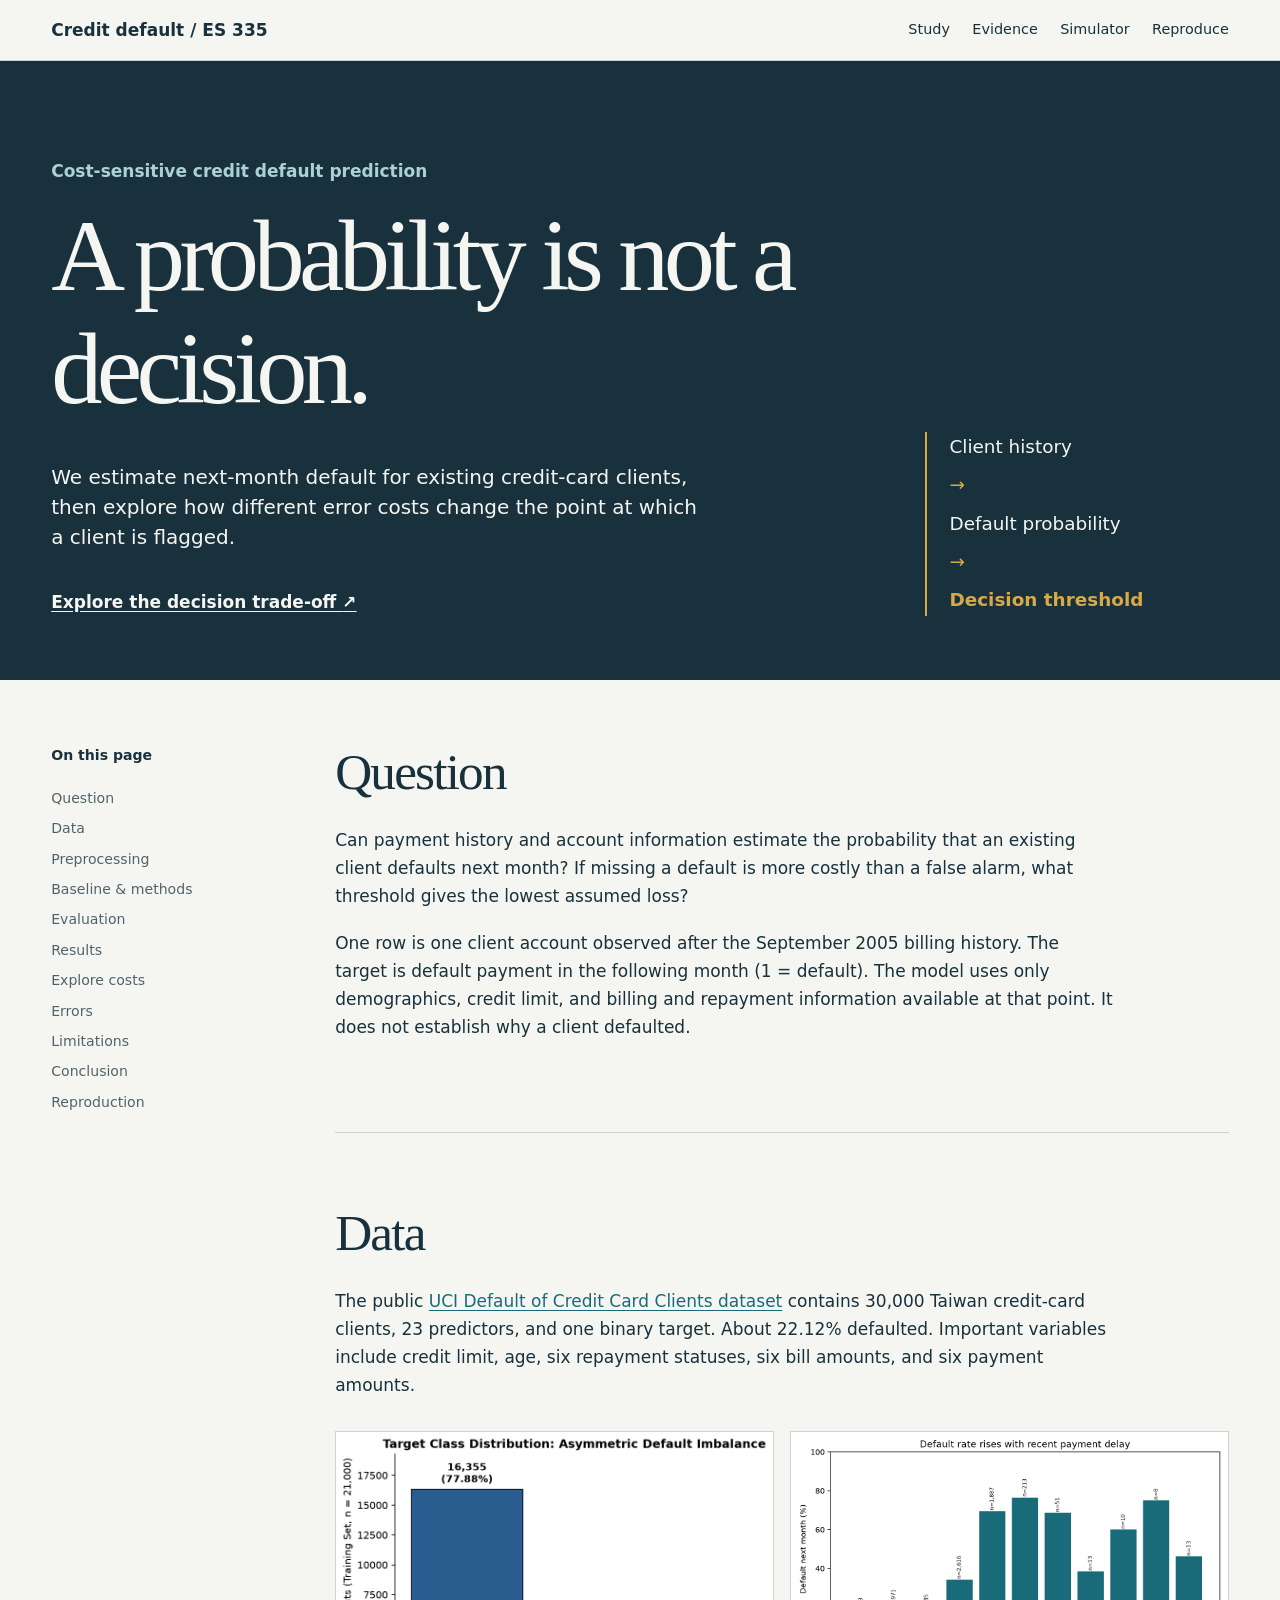
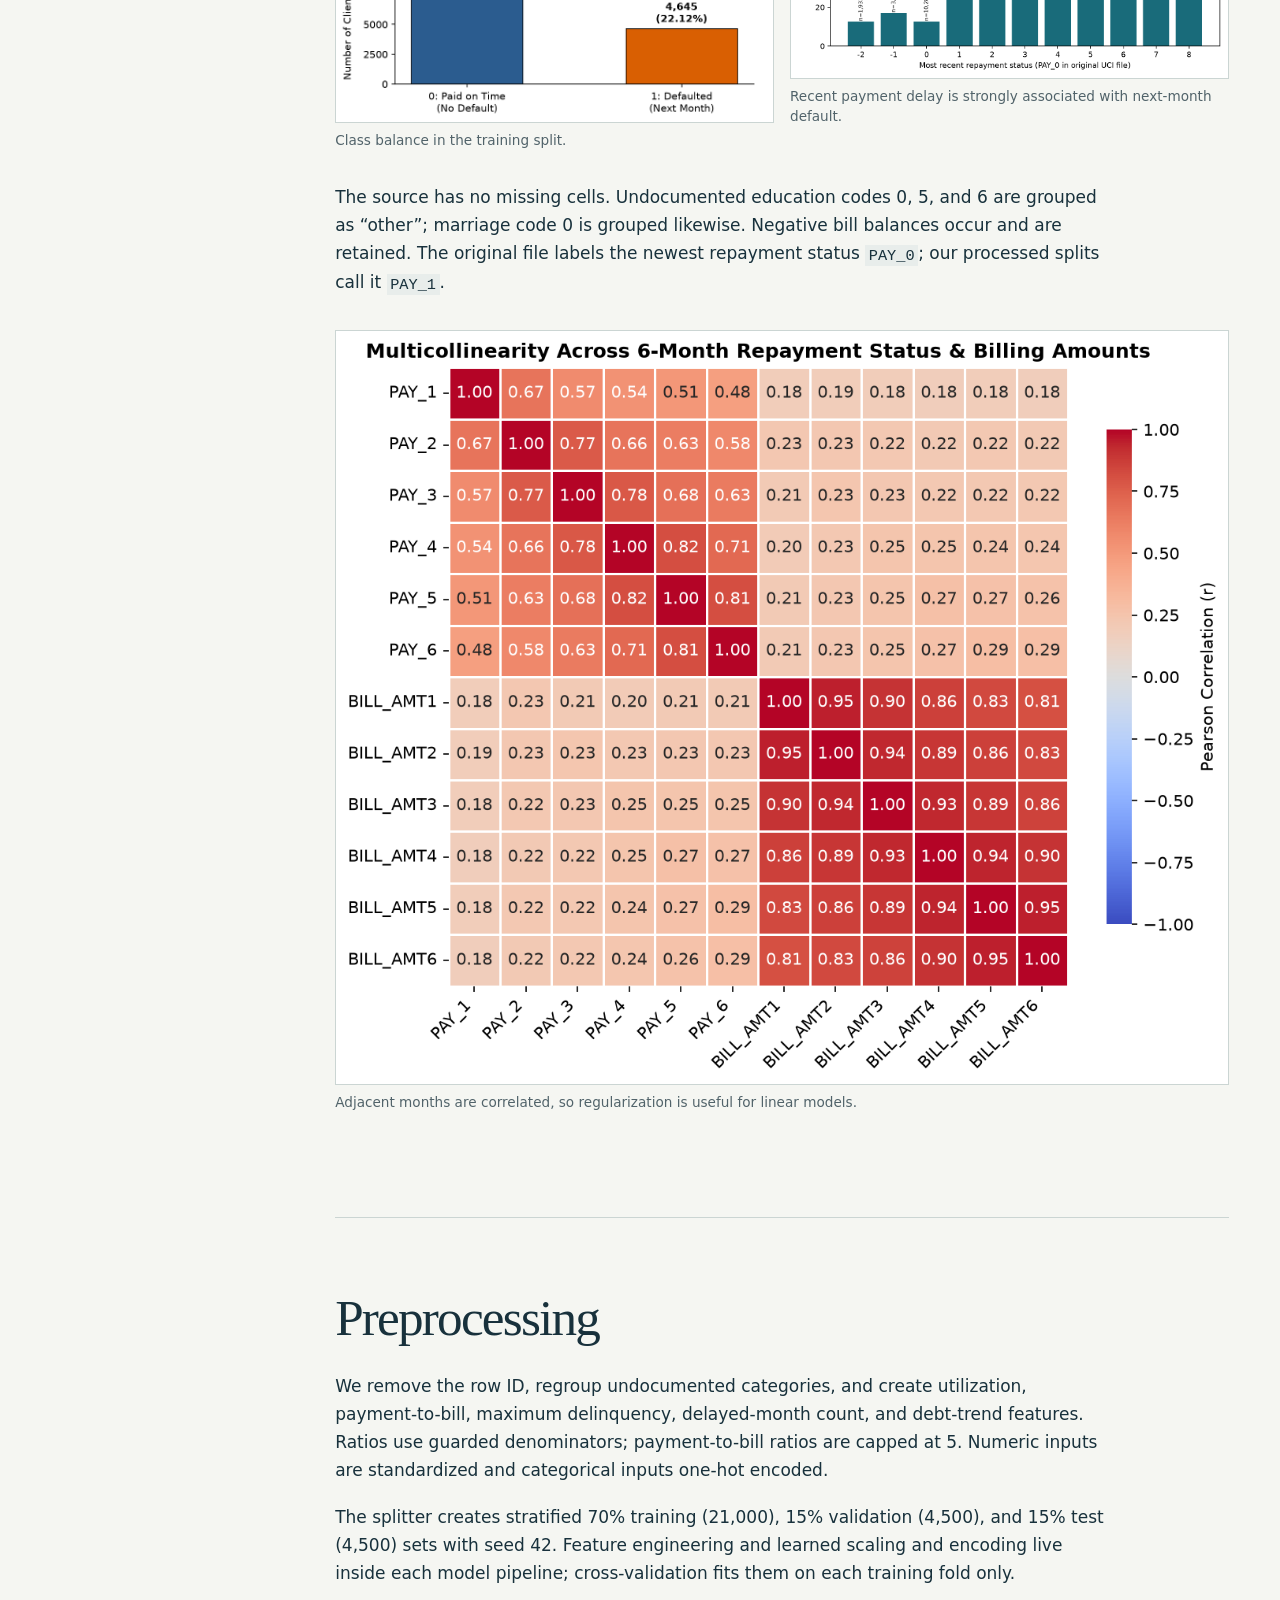
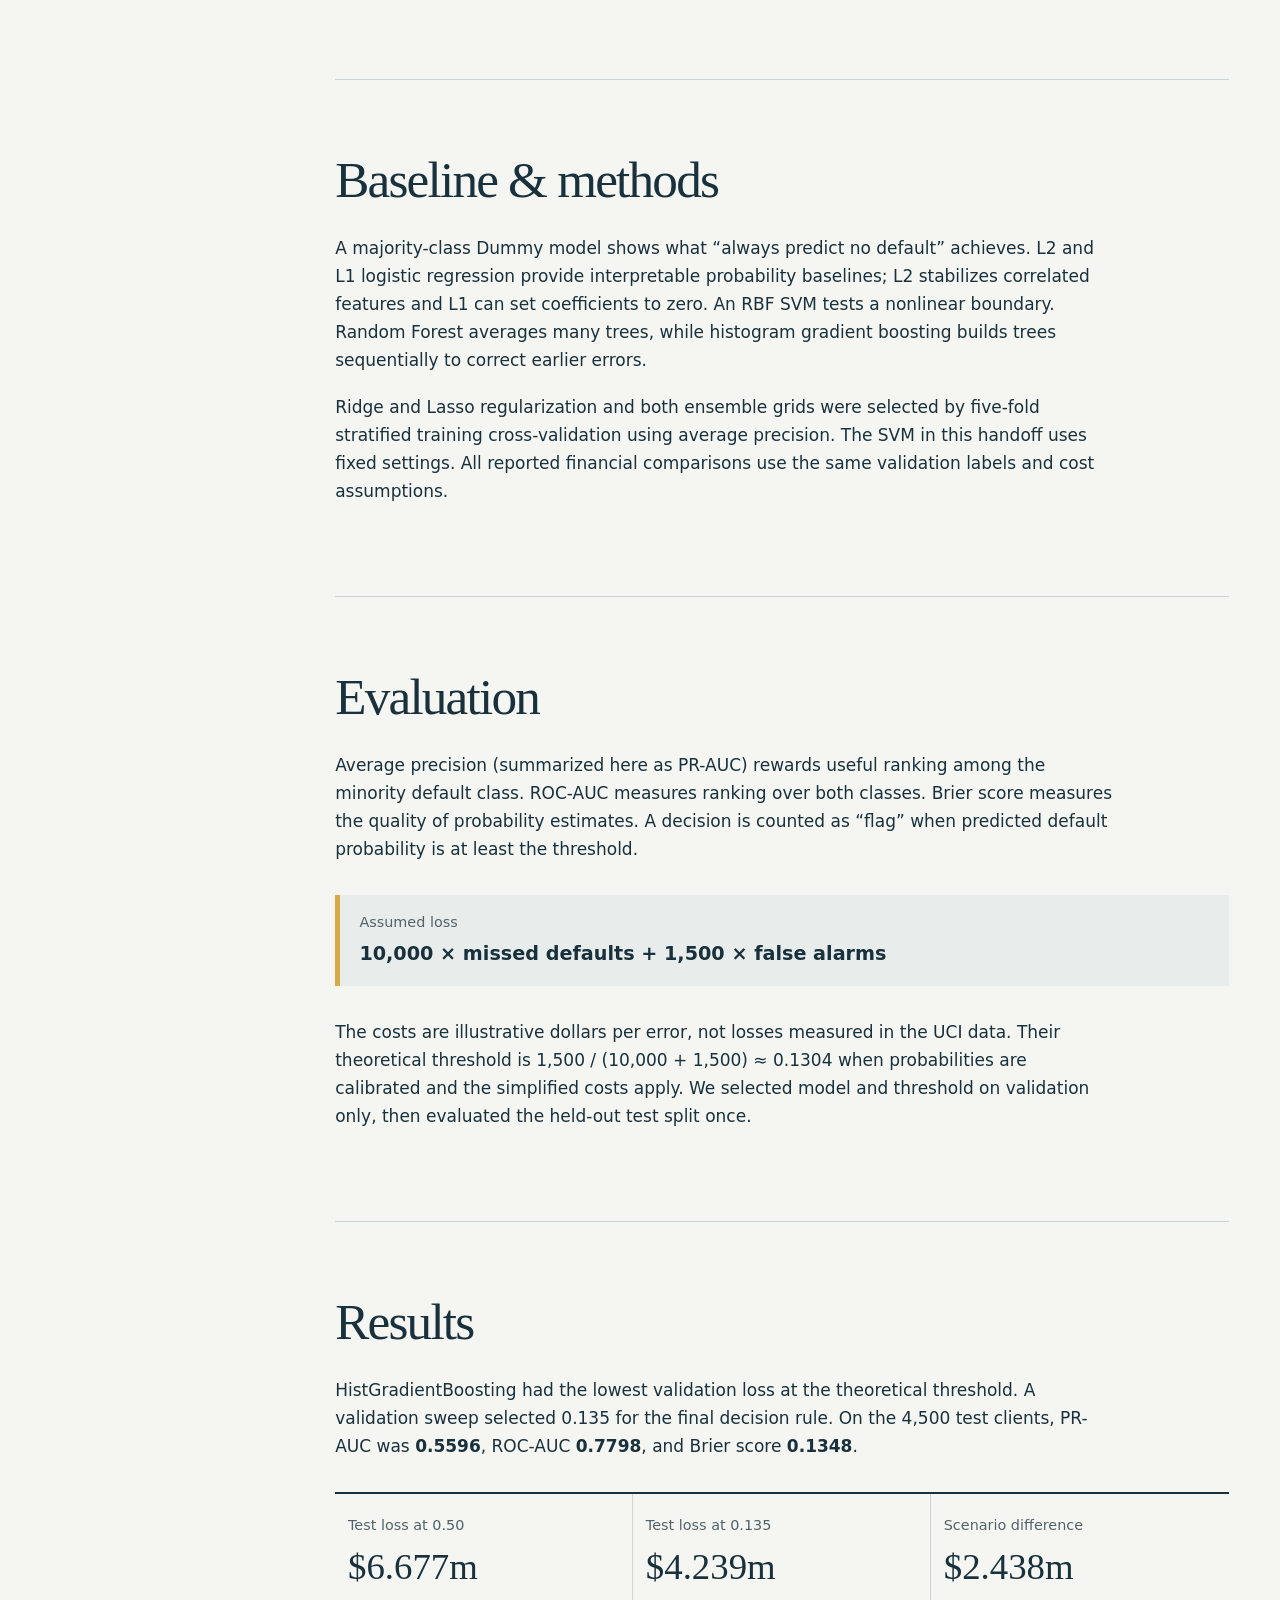
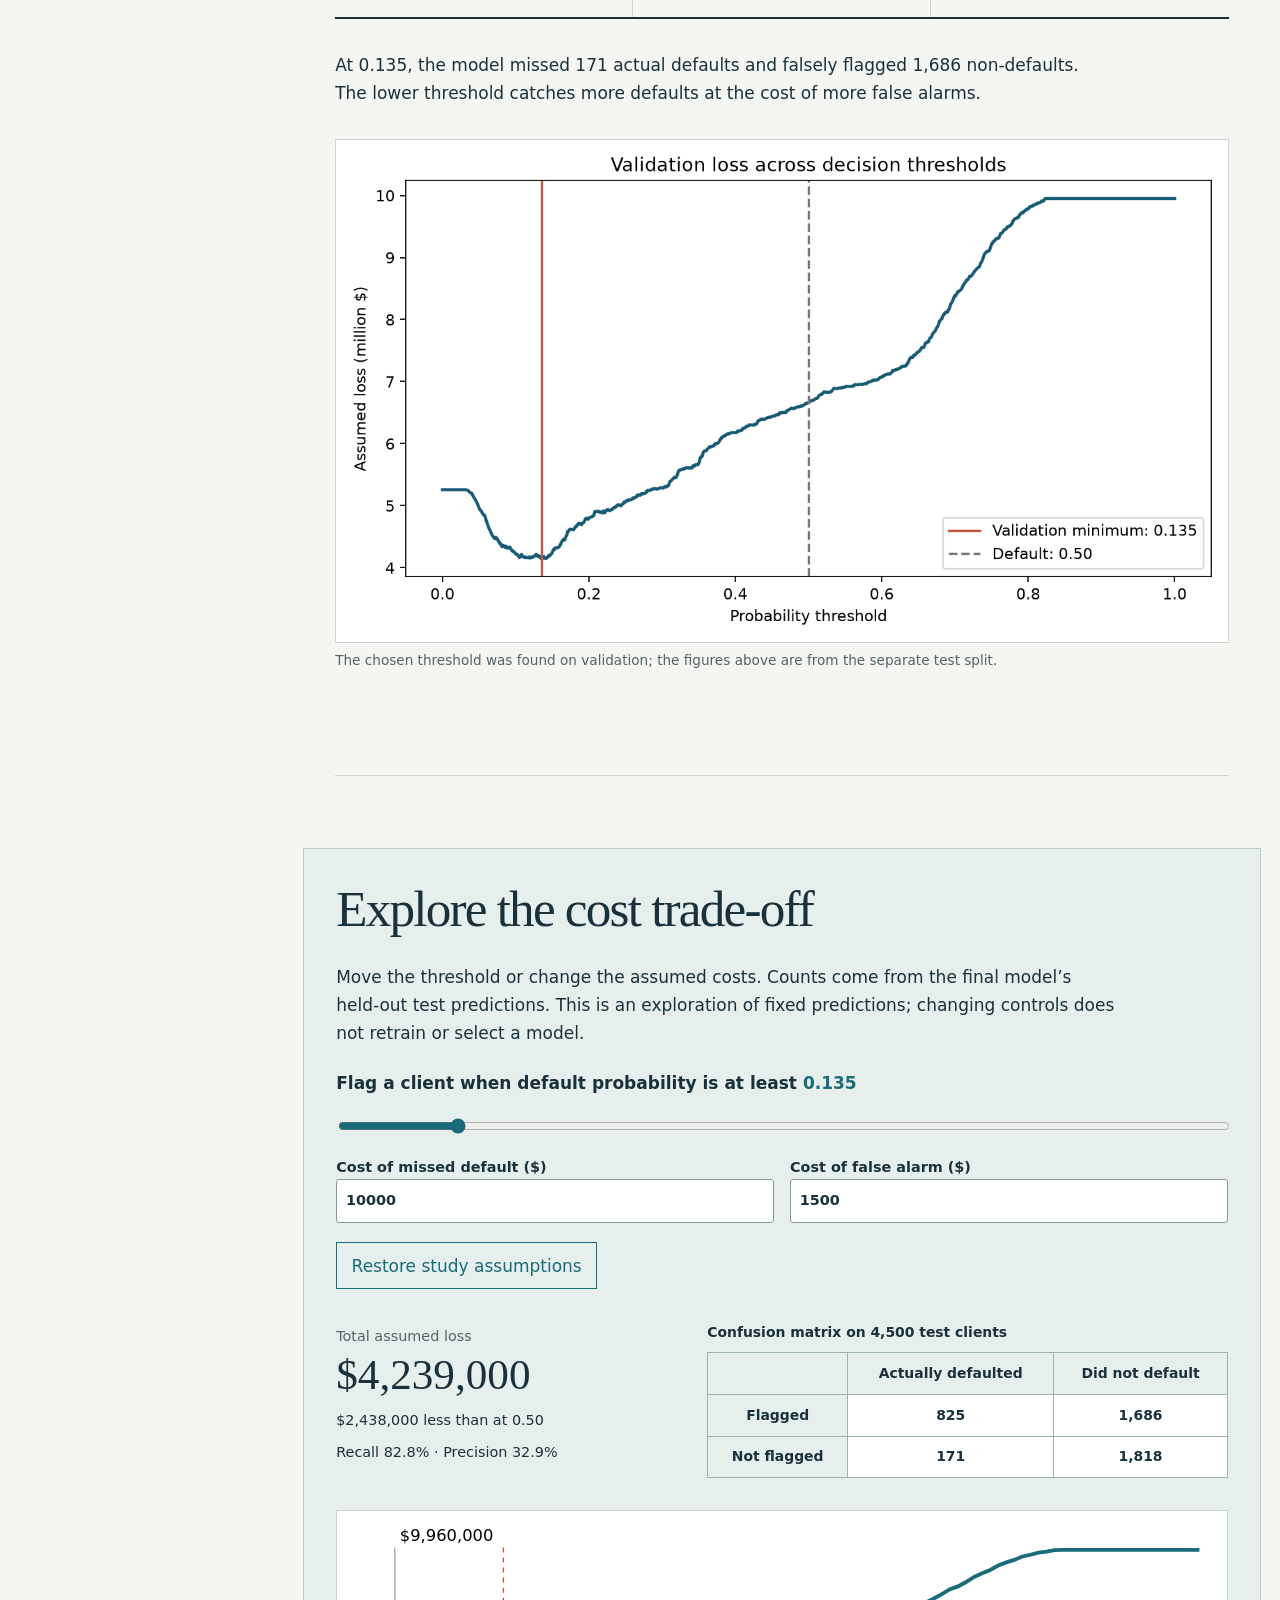
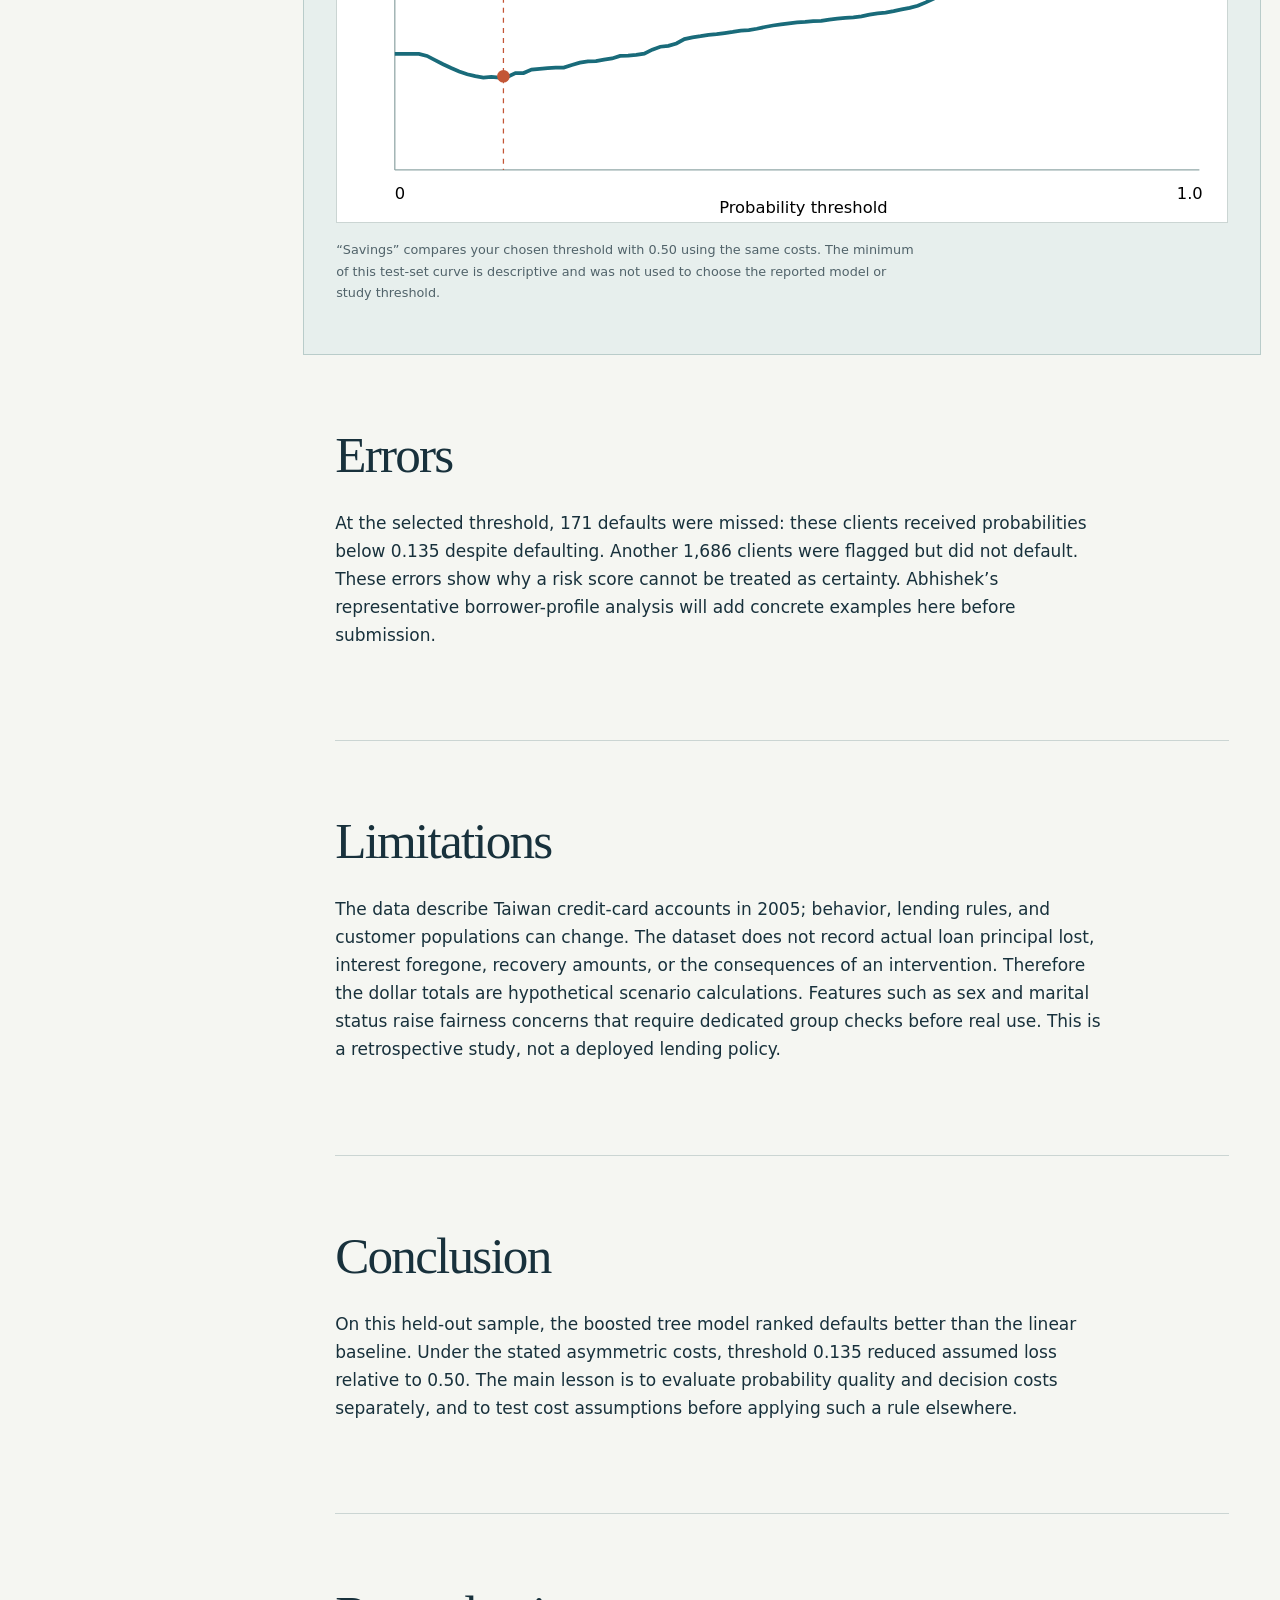
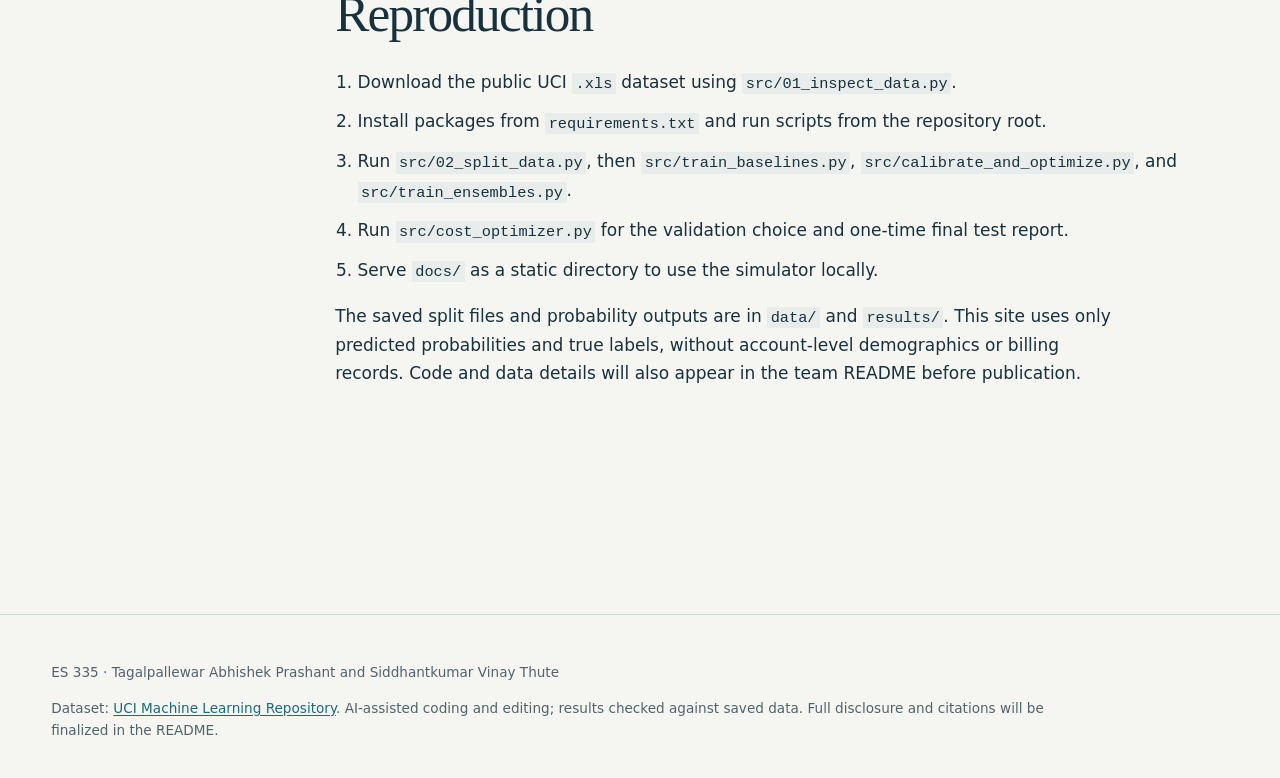
==== docs/index.html @ 5dd62a3f "Updated ensemble method" ====
<!doctype html>
<html lang="en">
<head>
  <meta charset="utf-8">
  <meta name="viewport" content="width=device-width, initial-scale=1">
  <meta name="description" content="An interactive study of credit-card default probabilities and cost-sensitive decisions.">
  <title>Credit default | Model evidence and decision costs</title>
  <link rel="stylesheet" href="style.css">
  <script src="app.js" defer></script>
</head>
<body>
  <header class="masthead"><a class="brand" href="#top">Credit default / ES 335</a><nav aria-label="Main navigation"><a href="#question">Study</a><a href="#results">Evidence</a><a href="#simulator">Simulator</a><a href="#reproduce">Reproduce</a></nav></header>
  <main id="top">
    <section class="hero" aria-labelledby="hero-title"><div><p class="kicker">Cost-sensitive credit default prediction</p><h1 id="hero-title">A probability is not a decision.</h1><p class="lead">We estimate next-month default for existing credit-card clients, then explore how different error costs change the point at which a client is flagged.</p><a class="hero-link" href="#simulator">Explore the decision trade-off <span aria-hidden="true">↗</span></a></div><div class="hero-diagram" aria-label="Model probability leads to a threshold and then a decision"><span>Client history</span><i>→</i><span>Default probability</span><i>→</i><strong>Decision threshold</strong></div></section>
    <div class="page-grid"><aside class="contents"><p>On this page</p><a href="#question">Question</a><a href="#data">Data</a><a href="#preprocessing">Preprocessing</a><a href="#methods">Baseline & methods</a><a href="#evaluation">Evaluation</a><a href="#results">Results</a><a href="#simulator">Explore costs</a><a href="#errors">Errors</a><a href="#limitations">Limitations</a><a href="#conclusion">Conclusion</a><a href="#reproduce">Reproduction</a></aside><div class="story">
      <section id="question" class="chapter"><h2>Question</h2><p>Can payment history and account information estimate the probability that an existing client defaults next month? If missing a default is more costly than a false alarm, what threshold gives the lowest assumed loss?</p><p>One row is one client account observed after the September 2005 billing history. The target is default payment in the following month (1 = default). The model uses only demographics, credit limit, and billing and repayment information available at that point. It does not establish why a client defaulted.</p></section>
      <section id="data" class="chapter"><h2>Data</h2><p>The public <a href="https://archive.ics.uci.edu/dataset/350/default%2Bof%2Bcredit%2Bcard%2Bclients">UCI Default of Credit Card Clients dataset</a> contains 30,000 Taiwan credit-card clients, 23 predictors, and one binary target. About 22.12% defaulted. Important variables include credit limit, age, six repayment statuses, six bill amounts, and six payment amounts.</p><div class="figure-row"><figure><img src="assets/class_imbalance.png" alt="Training data: 77.88 percent did not default and 22.12 percent did." loading="lazy"><figcaption>Class balance in the training split.</figcaption></figure><figure><img src="assets/default_by_repayment_status.png" alt="Training default rate by most recent repayment status, with counts above each bar." loading="lazy"><figcaption>Recent payment delay is strongly associated with next-month default.</figcaption></figure></div><p>The source has no missing cells. Undocumented education codes 0, 5, and 6 are grouped as “other”; marriage code 0 is grouped likewise. Negative bill balances occur and are retained. The original file labels the newest repayment status <code>PAY_0</code>; our processed splits call it <code>PAY_1</code>.</p><figure class="wide-figure"><img src="assets/feature_correlation.png" alt="Correlation heatmap showing strong similarity among adjacent bill amounts and among repayment statuses." loading="lazy"><figcaption>Adjacent months are correlated, so regularization is useful for linear models.</figcaption></figure></section>
      <section id="preprocessing" class="chapter"><h2>Preprocessing</h2><p>We remove the row ID, regroup undocumented categories, and create utilization, payment-to-bill, maximum delinquency, delayed-month count, and debt-trend features. Ratios use guarded denominators; payment-to-bill ratios are capped at 5. Numeric inputs are standardized and categorical inputs one-hot encoded.</p><p>The splitter creates stratified 70% training (21,000), 15% validation (4,500), and 15% test (4,500) sets with seed 42. Feature engineering and learned scaling and encoding live inside each model pipeline; cross-validation fits them on each training fold only.</p></section>
      <section id="methods" class="chapter"><h2>Baseline & methods</h2><p>A majority-class Dummy model shows what “always predict no default” achieves. L2 and L1 logistic regression provide interpretable probability baselines; L2 stabilizes correlated features and L1 can set coefficients to zero. An RBF SVM tests a nonlinear boundary. Random Forest averages many trees, while histogram gradient boosting builds trees sequentially to correct earlier errors.</p><p>Ridge and Lasso regularization and both ensemble grids were selected by five-fold stratified training cross-validation using average precision. The SVM in this handoff uses fixed settings. All reported financial comparisons use the same validation labels and cost assumptions.</p></section>
      <section id="evaluation" class="chapter"><h2>Evaluation</h2><p>Average precision (summarized here as PR-AUC) rewards useful ranking among the minority default class. ROC-AUC measures ranking over both classes. Brier score measures the quality of probability estimates. A decision is counted as “flag” when predicted default probability is at least the threshold.</p><div class="formula"><span>Assumed loss</span><strong>10,000 × missed defaults + 1,500 × false alarms</strong></div><p>The costs are illustrative dollars per error, not losses measured in the UCI data. Their theoretical threshold is 1,500 / (10,000 + 1,500) ≈ 0.1304 when probabilities are calibrated and the simplified costs apply. We selected model and threshold on validation only, then evaluated the held-out test split once.</p></section>
      <section id="results" class="chapter"><h2>Results</h2><p>HistGradientBoosting had the lowest validation loss at the theoretical threshold. A validation sweep selected 0.135 for the final decision rule. On the 4,500 test clients, PR-AUC was <strong>0.5596</strong>, ROC-AUC <strong>0.7798</strong>, and Brier score <strong>0.1348</strong>.</p><div class="result-band"><div><span>Test loss at 0.50</span><strong>$6.677m</strong></div><div><span>Test loss at 0.135</span><strong>$4.239m</strong></div><div><span>Scenario difference</span><strong>$2.438m</strong></div></div><p>At 0.135, the model missed 171 actual defaults and falsely flagged 1,686 non-defaults. The lower threshold catches more defaults at the cost of more false alarms.</p><figure class="wide-figure"><img src="assets/final_cost_curve.png" alt="Validation cost curve for HistGradientBoosting with minimum at 0.135 and reference threshold 0.50." loading="lazy"><figcaption>The chosen threshold was found on validation; the figures above are from the separate test split.</figcaption></figure></section>
      <section id="simulator" class="chapter simulator"><h2>Explore the cost trade-off</h2><p>Move the threshold or change the assumed costs. Counts come from the final model’s held-out test predictions. This is an exploration of fixed predictions; changing controls does not retrain or select a model.</p><div id="sim-status" role="status">Loading test predictions…</div><div class="controls"><label for="threshold">Flag a client when default probability is at least <output id="threshold-value">0.135</output></label><input id="threshold" type="range" min="0.01" max="0.99" step="0.001" value="0.135"><div class="cost-controls"><label>Cost of missed default ($)<input id="fn-cost" type="number" min="0" step="100" value="10000"></label><label>Cost of false alarm ($)<input id="fp-cost" type="number" min="0" step="100" value="1500"></label></div><button id="reset" type="button">Restore study assumptions</button></div><div class="sim-results"><div class="sim-total"><span>Total assumed loss</span><strong id="total-loss">—</strong><p id="savings">—</p><p id="rates">—</p></div><div class="matrix-wrap"><table class="matrix"><caption>Confusion matrix on 4,500 test clients</caption><thead><tr><th></th><th>Actually defaulted</th><th>Did not default</th></tr></thead><tbody><tr><th>Flagged</th><td id="tp">—</td><td id="fp">—</td></tr><tr><th>Not flagged</th><td id="fn">—</td><td id="tn">—</td></tr></tbody></table></div></div><div class="chart-wrap"><svg id="cost-chart" viewBox="0 0 700 240" role="img" aria-label="Assumed loss across thresholds for the selected costs"></svg></div><p class="small-note">“Savings” compares your chosen threshold with 0.50 using the same costs. The minimum of this test-set curve is descriptive and was not used to choose the reported model or study threshold.</p></section>
      <section id="errors" class="chapter"><h2>Errors</h2><p>At the selected threshold, 171 defaults were missed: these clients received probabilities below 0.135 despite defaulting. Another 1,686 clients were flagged but did not default. These errors show why a risk score cannot be treated as certainty. Abhishek’s representative borrower-profile analysis will add concrete examples here before submission.</p></section>
      <section id="limitations" class="chapter"><h2>Limitations</h2><p>The data describe Taiwan credit-card accounts in 2005; behavior, lending rules, and customer populations can change. The dataset does not record actual loan principal lost, interest foregone, recovery amounts, or the consequences of an intervention. Therefore the dollar totals are hypothetical scenario calculations. Features such as sex and marital status raise fairness concerns that require dedicated group checks before real use. This is a retrospective study, not a deployed lending policy.</p></section>
      <section id="conclusion" class="chapter"><h2>Conclusion</h2><p>On this held-out sample, the boosted tree model ranked defaults better than the linear baseline. Under the stated asymmetric costs, threshold 0.135 reduced assumed loss relative to 0.50. The main lesson is to evaluate probability quality and decision costs separately, and to test cost assumptions before applying such a rule elsewhere.</p></section>
      <section id="reproduce" class="chapter"><h2>Reproduction</h2><ol><li>Download the public UCI <code>.xls</code> dataset using <code>src/01_inspect_data.py</code>.</li><li>Install packages from <code>requirements.txt</code> and run scripts from the repository root.</li><li>Run <code>src/02_split_data.py</code>, then <code>src/train_baselines.py</code>, <code>src/calibrate_and_optimize.py</code>, and <code>src/train_ensembles.py</code>.</li><li>Run <code>src/cost_optimizer.py</code> for the validation choice and one-time final test report.</li><li>Serve <code>docs/</code> as a static directory to use the simulator locally.</li></ol><p>The saved split files and probability outputs are in <code>data/</code> and <code>results/</code>. This site uses only predicted probabilities and true labels, without account-level demographics or billing records. Code and data details will also appear in the team README before publication.</p></section>
    </div></div>
  </main><footer><p>ES 335 · Tagalpallewar Abhishek Prashant and Siddhantkumar Vinay Thute</p><p>Dataset: <a href="https://archive.ics.uci.edu/dataset/350/default%2Bof%2Bcredit%2Bcard%2Bclients">UCI Machine Learning Repository</a>. AI-assisted coding and editing; results checked against saved data. Full disclosure and citations will be finalized in the README.</p></footer>
</body></html>
---- docs/style.css ----
:root{--ink:#18313c;--muted:#51636a;--paper:#f5f6f2;--white:#fff;--line:#cbd5d3;--teal:#196b7a;--orange:#c35636;--gold:#d7a947}*{box-sizing:border-box}html{scroll-behavior:smooth}body{margin:0;background:var(--paper);color:var(--ink);font:17px/1.65 system-ui,-apple-system,Segoe UI,sans-serif}a{color:var(--teal);text-underline-offset:.18em}a:hover{text-decoration-thickness:2px}:focus-visible{outline:3px solid var(--orange);outline-offset:3px}h1,h2{font-family:Georgia,serif;font-weight:400;line-height:1.1}h1{font-size:clamp(3.5rem,8vw,7.5rem);letter-spacing:-.055em;max-width:850px;margin:.15em 0 .35em}h2{font-size:clamp(2.2rem,4vw,3.4rem);letter-spacing:-.035em;margin:0 0 .5em}p{max-width:72ch}.masthead{display:flex;justify-content:space-between;align-items:center;gap:1rem;padding:1rem max(4vw,20px);border-bottom:1px solid var(--line);background:var(--paper)}.brand{font-weight:750;color:var(--ink);text-decoration:none}.masthead nav{display:flex;gap:1.4rem;flex-wrap:wrap}.masthead nav a{text-decoration:none;color:var(--ink);font-size:.9rem}.hero{min-height:570px;padding:6rem max(4vw,20px) 4rem;display:grid;grid-template-columns:minmax(0,1.6fr) minmax(260px,.6fr);gap:4rem;align-items:end;background:var(--ink);color:var(--paper)}.kicker{color:#acd1d3;margin:0;font-weight:650}.lead{font-size:1.25rem;line-height:1.5;max-width:650px}.hero-link{display:inline-block;margin-top:1rem;color:var(--paper);font-weight:700}.hero-diagram{border-left:2px solid var(--gold);padding-left:1.4rem;display:flex;flex-direction:column;align-items:flex-start;gap:.5rem;font-size:1.15rem}.hero-diagram i{color:var(--gold);font-style:normal}.hero-diagram strong{color:var(--gold);font-weight:600}.page-grid{display:grid;grid-template-columns:220px minmax(0,900px);gap:5vw;max-width:1300px;margin:auto;padding:4rem max(4vw,20px)}.contents{position:sticky;top:1rem;align-self:start;display:flex;flex-direction:column;gap:.45rem;font-size:.88rem}.contents p{margin:0 0 .8rem;font-weight:750}.contents a{text-decoration:none;color:var(--muted)}.contents a:hover{color:var(--teal)}.chapter{padding:0 0 4.5rem;margin:0 0 4.5rem;border-bottom:1px solid var(--line);scroll-margin-top:2rem}.chapter:last-child{border:0}.chapter p{margin:0 0 1.2rem}.figure-row{display:grid;grid-template-columns:1fr 1fr;gap:1rem;margin:2rem 0}.figure-row figure,.wide-figure{margin:0}.figure-row img,.wide-figure img{width:100%;height:auto;display:block;background:white;border:1px solid var(--line)}figcaption{color:var(--muted);font-size:.85rem;line-height:1.45;margin-top:.5rem}.wide-figure{margin:2rem 0}.formula{border-left:5px solid var(--gold);padding:1rem 1.2rem;background:#e8edeb;margin:2rem 0;display:flex;flex-direction:column;gap:.2rem}.formula span,.result-band span,.sim-total span{color:var(--muted);font-size:.9rem}.formula strong{font-size:1.2rem}.result-band{display:grid;grid-template-columns:repeat(3,1fr);border-top:2px solid var(--ink);border-bottom:2px solid var(--ink);margin:2rem 0}.result-band div{padding:1.2rem .8rem;border-right:1px solid var(--line)}.result-band div:last-child{border-right:0}.result-band span,.result-band strong{display:block}.result-band strong{font-family:Georgia,serif;font-size:clamp(1.4rem,3vw,2.3rem);font-weight:400}.simulator{background:#e7efed;padding:2rem;margin-left:-2rem;margin-right:-2rem;border:1px solid #b9ccca}.controls{display:grid;gap:1.2rem;margin-top:1.4rem}.controls>label{font-weight:650}.controls output{color:var(--teal);font-variant-numeric:tabular-nums}input[type=range]{width:100%;accent-color:var(--teal)}.cost-controls{display:grid;grid-template-columns:1fr 1fr;gap:1rem}.cost-controls label{font-size:.9rem;font-weight:650}.cost-controls input{display:block;width:100%;font:inherit;padding:.55rem;border:1px solid #829b99;border-radius:3px;background:white;color:var(--ink)}button{justify-self:start;padding:.55rem .9rem;border:1px solid var(--teal);background:transparent;color:var(--teal);font:inherit;cursor:pointer}button:hover{background:var(--teal);color:white}.sim-results{display:grid;grid-template-columns:1fr 1.5fr;gap:1.5rem;margin:2rem 0}.sim-total strong{display:block;font-family:Georgia,serif;font-size:2.7rem;font-weight:400;line-height:1.2}.sim-total p{font-size:.9rem;margin:.5rem 0}.matrix{border-collapse:collapse;width:100%;font-size:.87rem;text-align:center}.matrix caption{text-align:left;font-weight:650;margin-bottom:.5rem}.matrix th,.matrix td{border:1px solid #9bb3b0;padding:.55rem}.matrix td{font-weight:750;font-variant-numeric:tabular-nums;background:white}.matrix th{font-weight:600}.chart-wrap{background:white;border:1px solid var(--line);padding:.3rem}#cost-chart{display:block;width:100%;height:auto}.small-note{font-size:.8rem;color:var(--muted);margin-top:1rem!important}code{background:#e8edeb;padding:.1rem .22rem;font-size:.9em}ol{padding-left:1.4rem}li{margin-bottom:.65rem}footer{border-top:1px solid var(--line);padding:2rem max(4vw,20px);font-size:.85rem;color:var(--muted)}footer p{max-width:1000px}@media(max-width:850px){.hero{grid-template-columns:1fr;min-height:auto;padding-top:4rem}.hero-diagram{flex-direction:row;flex-wrap:wrap;align-items:center}.page-grid{grid-template-columns:1fr}.contents{position:static;flex-direction:row;flex-wrap:wrap;gap:.7rem 1rem;border-bottom:1px solid var(--line);padding-bottom:1rem}.contents p{width:100%;margin:0}.simulator{margin-left:0;margin-right:0}}@media(max-width:600px){body{font-size:16px}.masthead{align-items:flex-start;flex-direction:column}.masthead nav{gap:.5rem 1rem}.figure-row,.sim-results,.cost-controls,.result-band{grid-template-columns:1fr}.result-band div{border-right:0;border-bottom:1px solid var(--line)}.result-band div:last-child{border-bottom:0}.simulator{padding:1rem}.matrix{font-size:.72rem}.matrix th,.matrix td{padding:.3rem}}@media(prefers-reduced-motion:reduce){html{scroll-behavior:auto}}
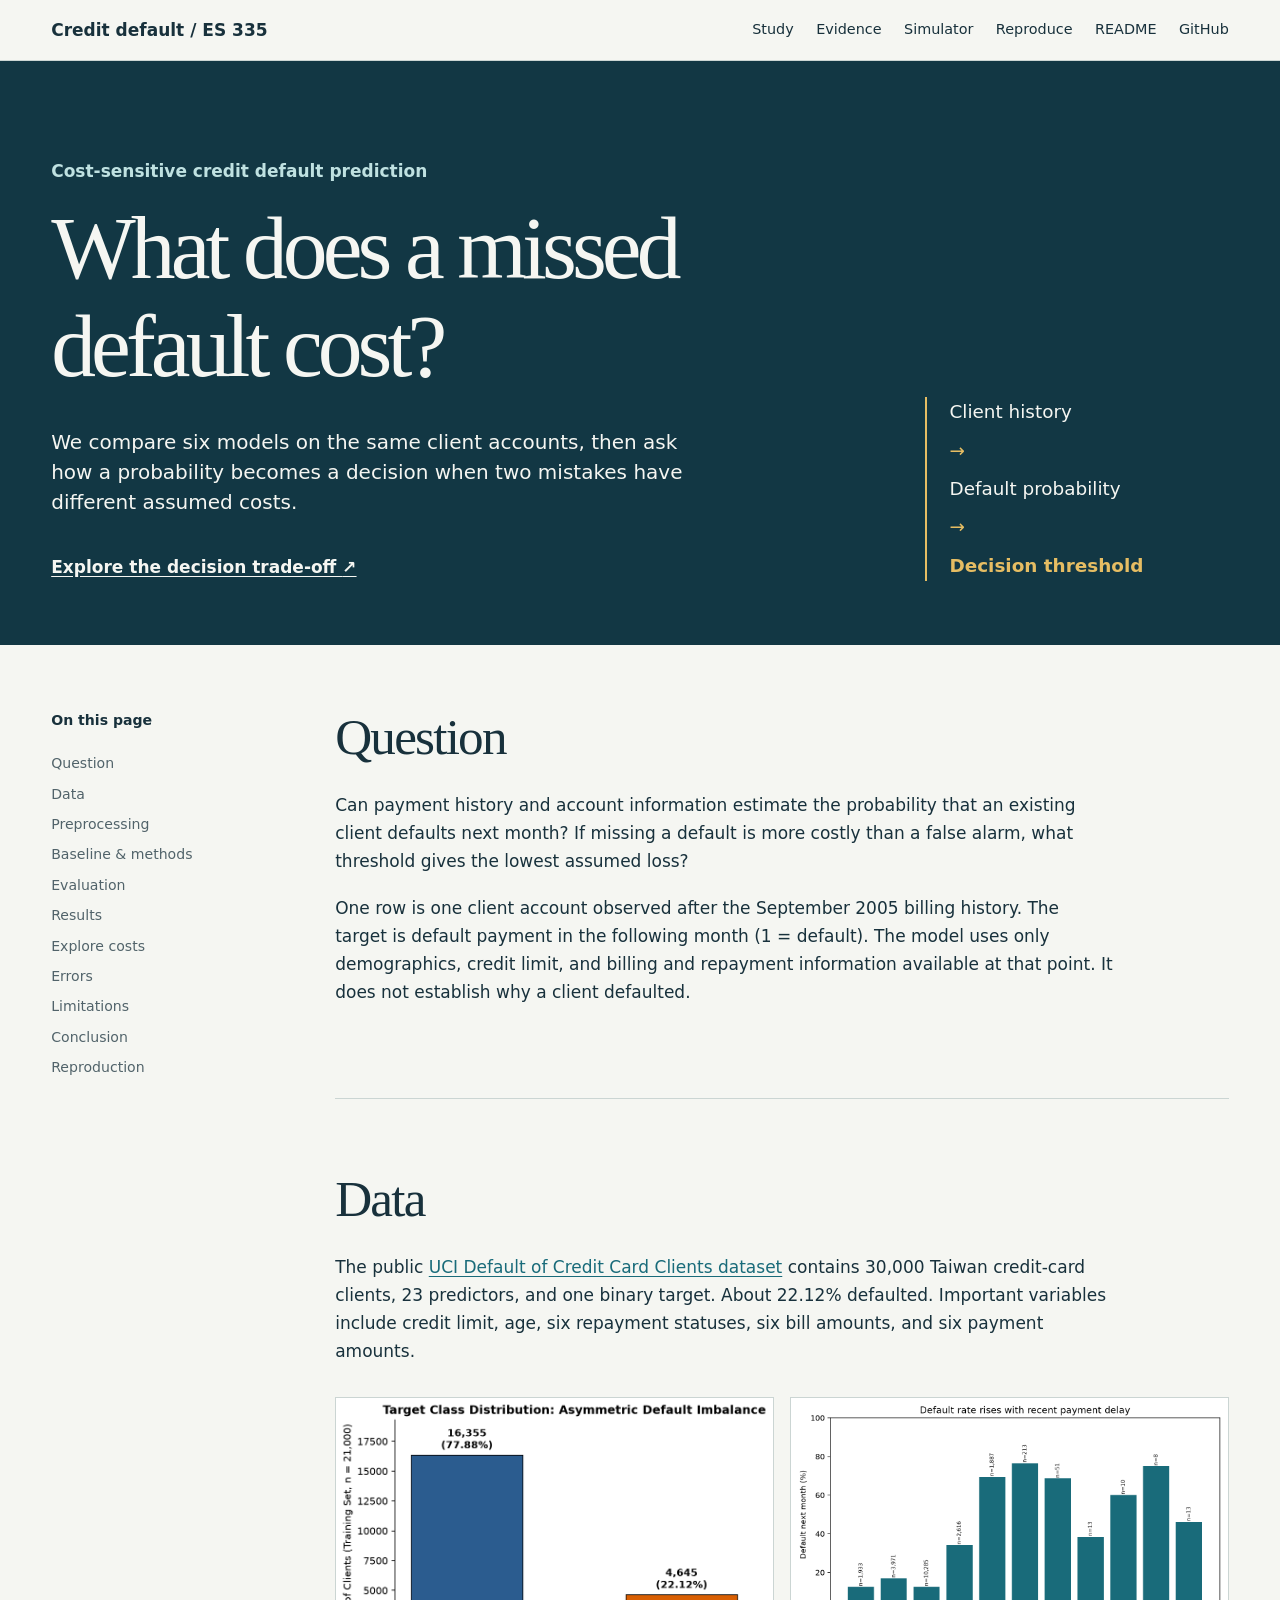
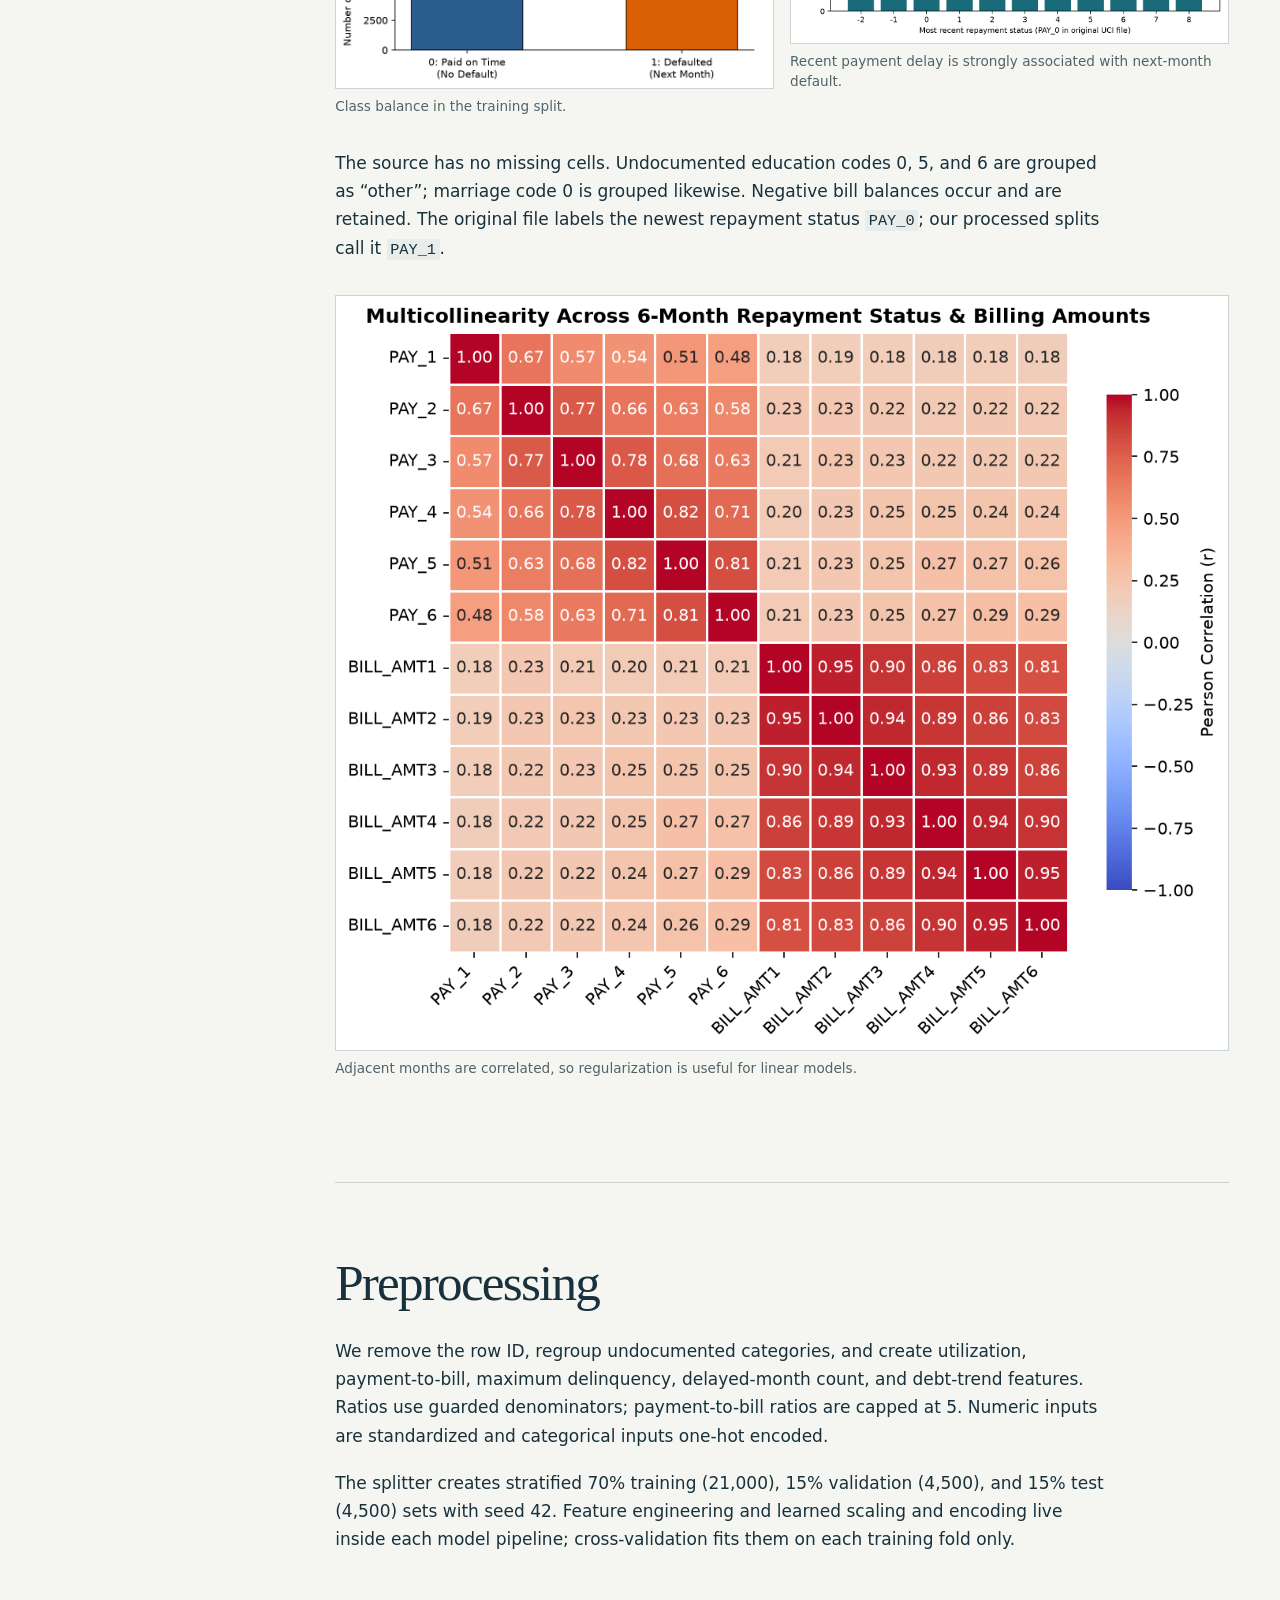
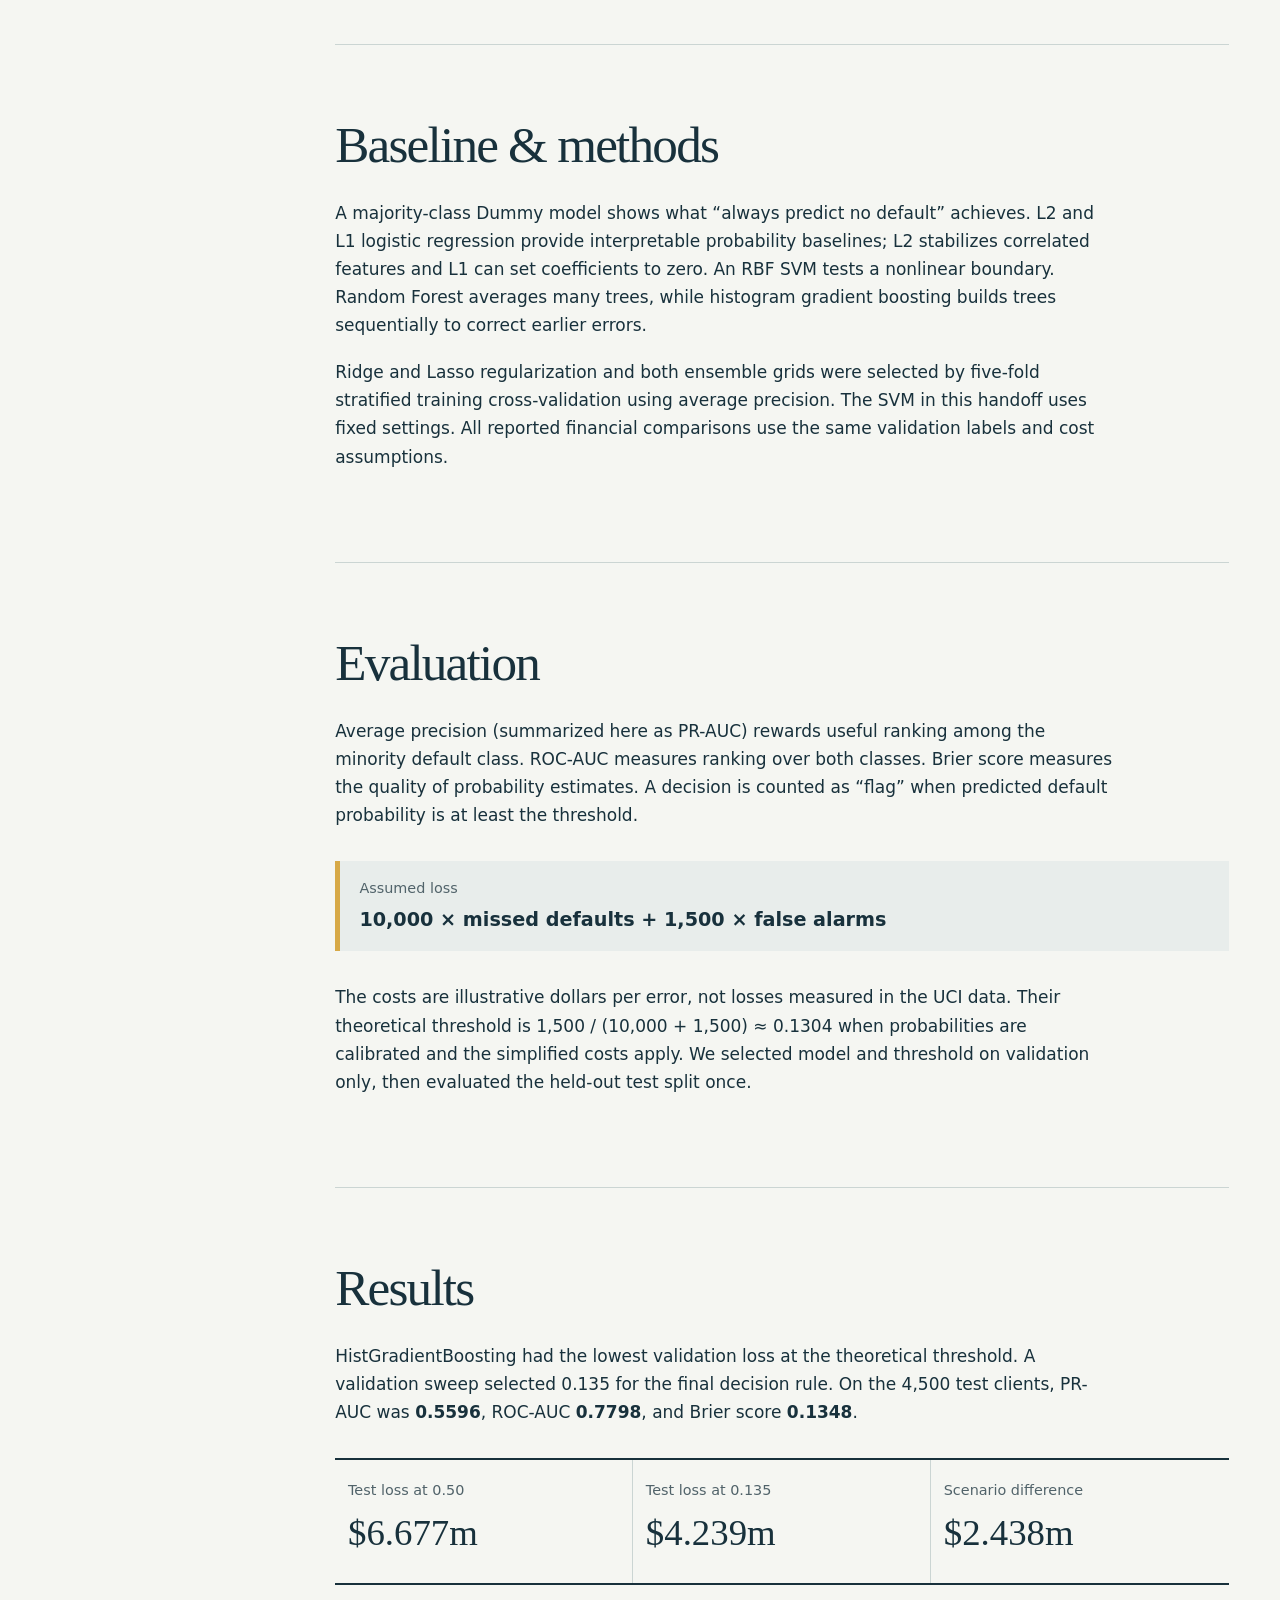
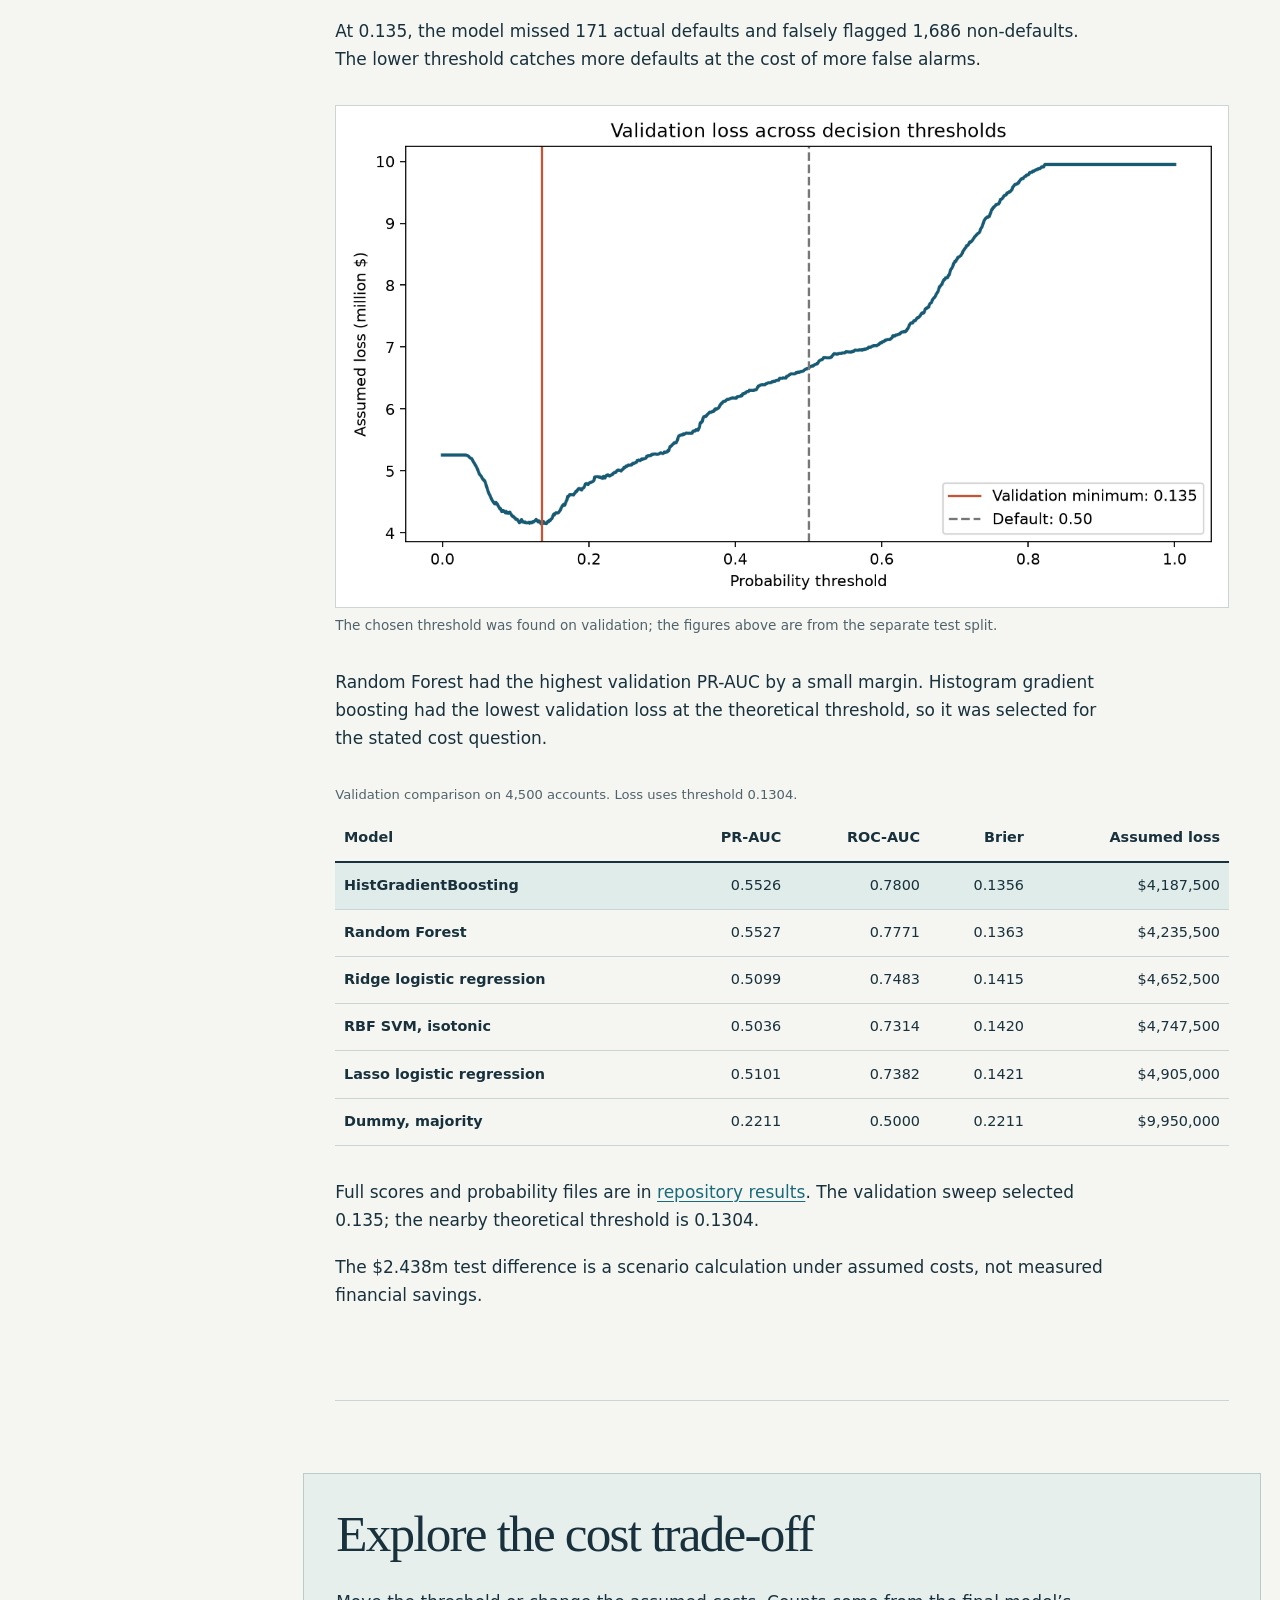
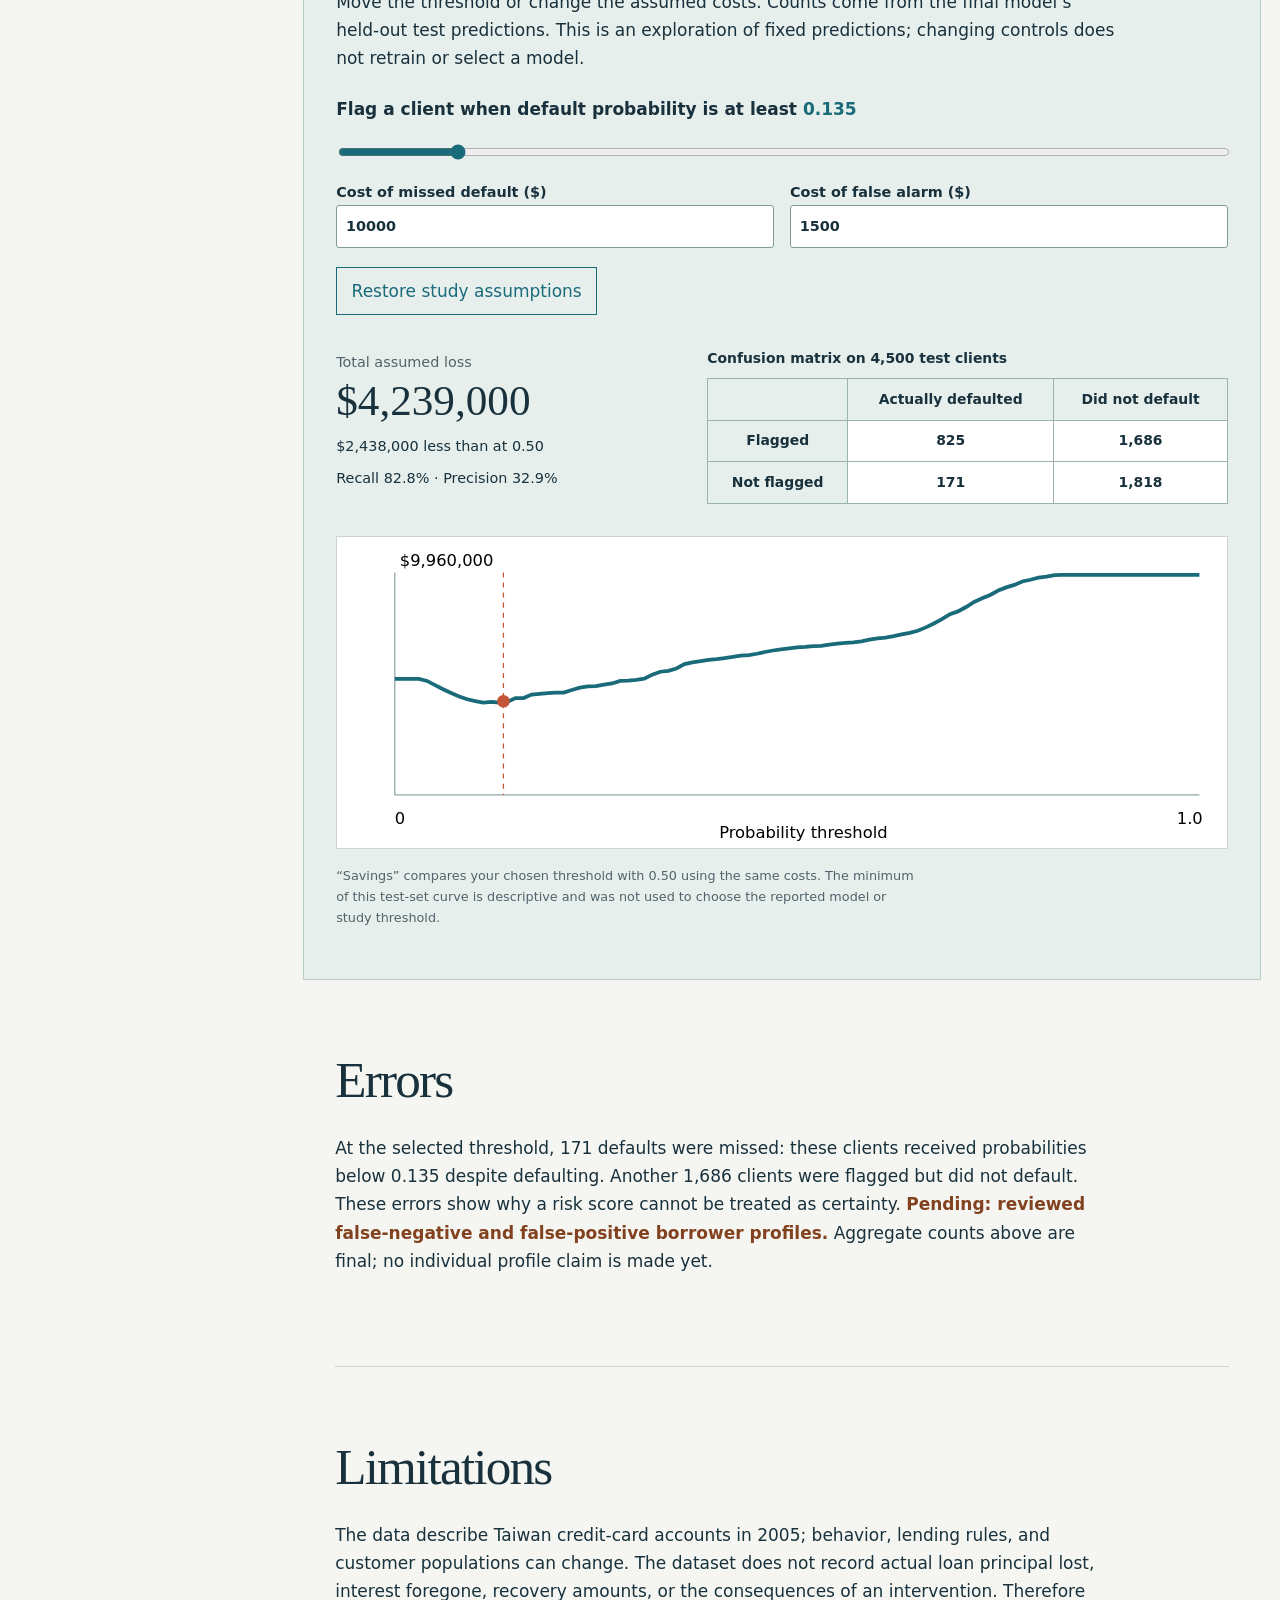
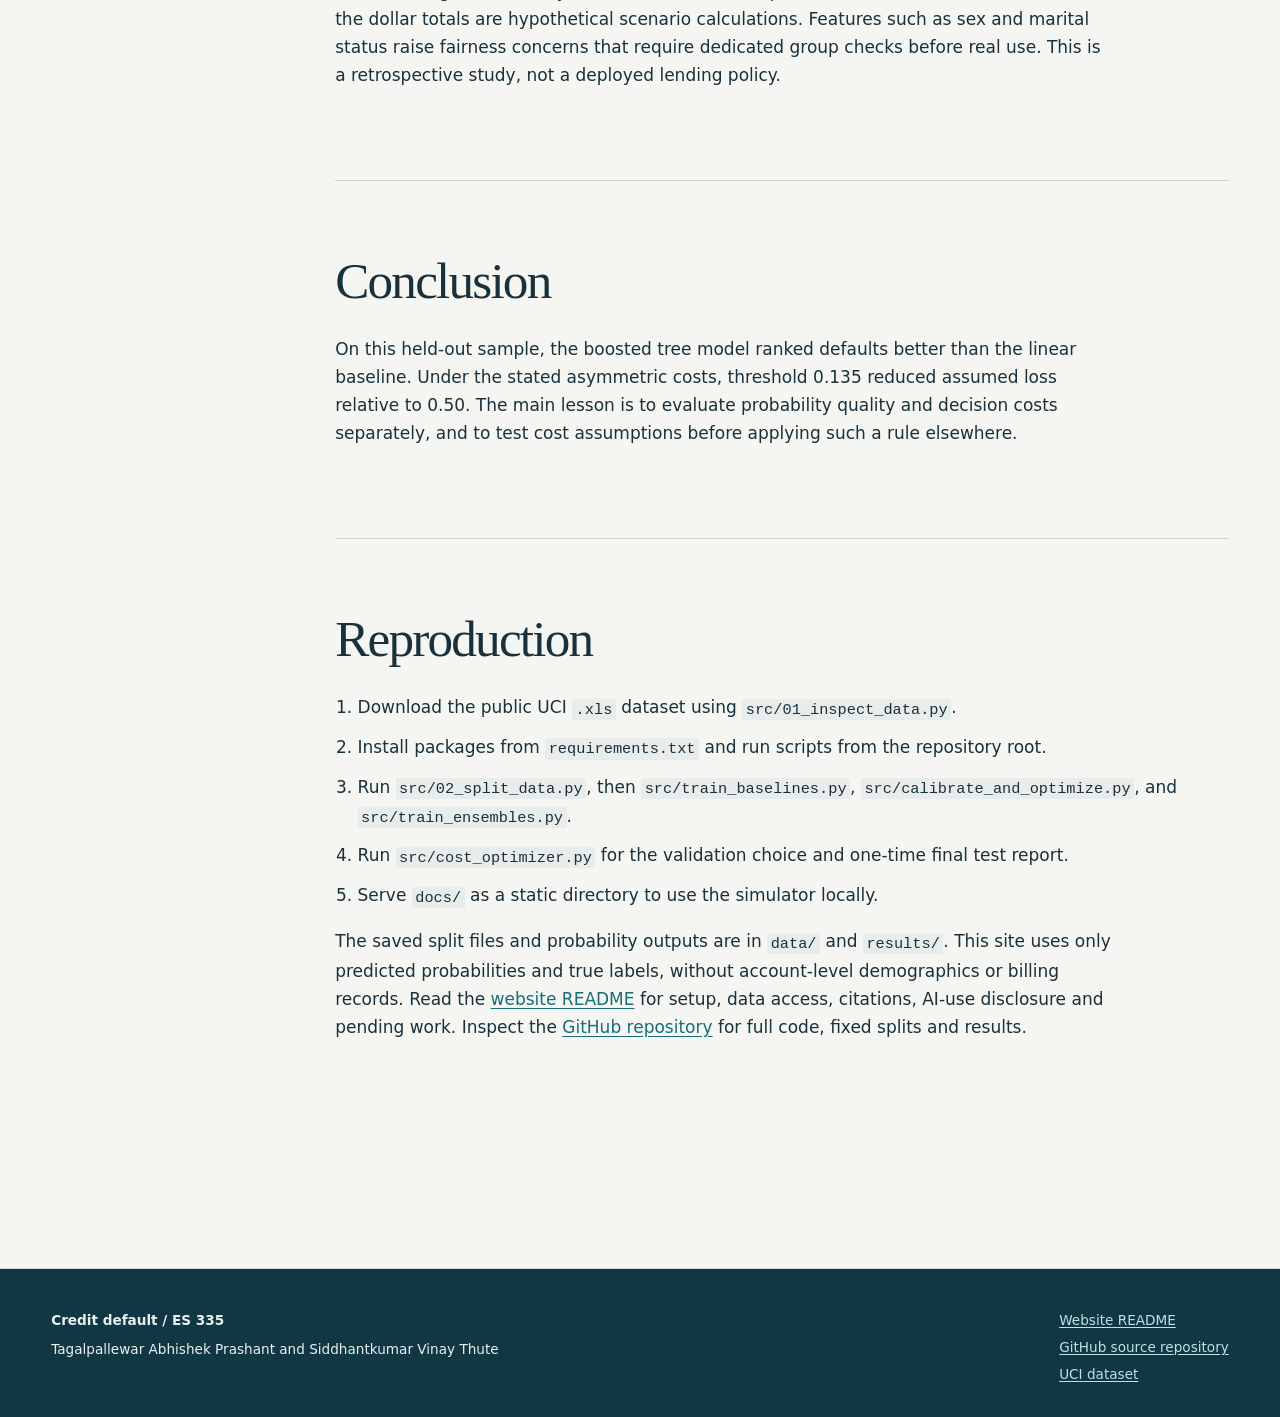
==== commit 2e4a5504: "Complete project website narrative and README" ====
--- a/docs/index.html
+++ b/docs/index.html
@@ -9,21 +9,32 @@
   <script src="app.js" defer></script>
 </head>
 <body>
-  <header class="masthead"><a class="brand" href="#top">Credit default / ES 335</a><nav aria-label="Main navigation"><a href="#question">Study</a><a href="#results">Evidence</a><a href="#simulator">Simulator</a><a href="#reproduce">Reproduce</a></nav></header>
+  <a class="skip-link" href="#question">Skip to study</a>
+  <header class="masthead"><a class="brand" href="#top">Credit default / ES 335</a><nav aria-label="Main navigation"><a href="#question">Study</a><a href="#results">Evidence</a><a href="#simulator">Simulator</a><a href="#reproduce">Reproduce</a><a href="readme.html">README</a><a href="https://github.com/TagalpallewarAbhishek/credit-default-prediction">GitHub</a></nav></header>
   <main id="top">
-    <section class="hero" aria-labelledby="hero-title"><div><p class="kicker">Cost-sensitive credit default prediction</p><h1 id="hero-title">A probability is not a decision.</h1><p class="lead">We estimate next-month default for existing credit-card clients, then explore how different error costs change the point at which a client is flagged.</p><a class="hero-link" href="#simulator">Explore the decision trade-off <span aria-hidden="true">↗</span></a></div><div class="hero-diagram" aria-label="Model probability leads to a threshold and then a decision"><span>Client history</span><i>→</i><span>Default probability</span><i>→</i><strong>Decision threshold</strong></div></section>
+    <section class="hero" aria-labelledby="hero-title"><div><p class="kicker">Cost-sensitive credit default prediction</p><h1 id="hero-title">What does a missed default cost?</h1><p class="lead">We compare six models on the same client accounts, then ask how a probability becomes a decision when two mistakes have different assumed costs.</p><a class="hero-link" href="#simulator">Explore the decision trade-off <span aria-hidden="true">↗</span></a></div><div class="hero-diagram" aria-label="Model probability leads to a threshold and then a decision"><span>Client history</span><i>→</i><span>Default probability</span><i>→</i><strong>Decision threshold</strong></div></section>
     <div class="page-grid"><aside class="contents"><p>On this page</p><a href="#question">Question</a><a href="#data">Data</a><a href="#preprocessing">Preprocessing</a><a href="#methods">Baseline & methods</a><a href="#evaluation">Evaluation</a><a href="#results">Results</a><a href="#simulator">Explore costs</a><a href="#errors">Errors</a><a href="#limitations">Limitations</a><a href="#conclusion">Conclusion</a><a href="#reproduce">Reproduction</a></aside><div class="story">
       <section id="question" class="chapter"><h2>Question</h2><p>Can payment history and account information estimate the probability that an existing client defaults next month? If missing a default is more costly than a false alarm, what threshold gives the lowest assumed loss?</p><p>One row is one client account observed after the September 2005 billing history. The target is default payment in the following month (1 = default). The model uses only demographics, credit limit, and billing and repayment information available at that point. It does not establish why a client defaulted.</p></section>
       <section id="data" class="chapter"><h2>Data</h2><p>The public <a href="https://archive.ics.uci.edu/dataset/350/default%2Bof%2Bcredit%2Bcard%2Bclients">UCI Default of Credit Card Clients dataset</a> contains 30,000 Taiwan credit-card clients, 23 predictors, and one binary target. About 22.12% defaulted. Important variables include credit limit, age, six repayment statuses, six bill amounts, and six payment amounts.</p><div class="figure-row"><figure><img src="assets/class_imbalance.png" alt="Training data: 77.88 percent did not default and 22.12 percent did." loading="lazy"><figcaption>Class balance in the training split.</figcaption></figure><figure><img src="assets/default_by_repayment_status.png" alt="Training default rate by most recent repayment status, with counts above each bar." loading="lazy"><figcaption>Recent payment delay is strongly associated with next-month default.</figcaption></figure></div><p>The source has no missing cells. Undocumented education codes 0, 5, and 6 are grouped as “other”; marriage code 0 is grouped likewise. Negative bill balances occur and are retained. The original file labels the newest repayment status <code>PAY_0</code>; our processed splits call it <code>PAY_1</code>.</p><figure class="wide-figure"><img src="assets/feature_correlation.png" alt="Correlation heatmap showing strong similarity among adjacent bill amounts and among repayment statuses." loading="lazy"><figcaption>Adjacent months are correlated, so regularization is useful for linear models.</figcaption></figure></section>
       <section id="preprocessing" class="chapter"><h2>Preprocessing</h2><p>We remove the row ID, regroup undocumented categories, and create utilization, payment-to-bill, maximum delinquency, delayed-month count, and debt-trend features. Ratios use guarded denominators; payment-to-bill ratios are capped at 5. Numeric inputs are standardized and categorical inputs one-hot encoded.</p><p>The splitter creates stratified 70% training (21,000), 15% validation (4,500), and 15% test (4,500) sets with seed 42. Feature engineering and learned scaling and encoding live inside each model pipeline; cross-validation fits them on each training fold only.</p></section>
       <section id="methods" class="chapter"><h2>Baseline & methods</h2><p>A majority-class Dummy model shows what “always predict no default” achieves. L2 and L1 logistic regression provide interpretable probability baselines; L2 stabilizes correlated features and L1 can set coefficients to zero. An RBF SVM tests a nonlinear boundary. Random Forest averages many trees, while histogram gradient boosting builds trees sequentially to correct earlier errors.</p><p>Ridge and Lasso regularization and both ensemble grids were selected by five-fold stratified training cross-validation using average precision. The SVM in this handoff uses fixed settings. All reported financial comparisons use the same validation labels and cost assumptions.</p></section>
       <section id="evaluation" class="chapter"><h2>Evaluation</h2><p>Average precision (summarized here as PR-AUC) rewards useful ranking among the minority default class. ROC-AUC measures ranking over both classes. Brier score measures the quality of probability estimates. A decision is counted as “flag” when predicted default probability is at least the threshold.</p><div class="formula"><span>Assumed loss</span><strong>10,000 × missed defaults + 1,500 × false alarms</strong></div><p>The costs are illustrative dollars per error, not losses measured in the UCI data. Their theoretical threshold is 1,500 / (10,000 + 1,500) ≈ 0.1304 when probabilities are calibrated and the simplified costs apply. We selected model and threshold on validation only, then evaluated the held-out test split once.</p></section>
-      <section id="results" class="chapter"><h2>Results</h2><p>HistGradientBoosting had the lowest validation loss at the theoretical threshold. A validation sweep selected 0.135 for the final decision rule. On the 4,500 test clients, PR-AUC was <strong>0.5596</strong>, ROC-AUC <strong>0.7798</strong>, and Brier score <strong>0.1348</strong>.</p><div class="result-band"><div><span>Test loss at 0.50</span><strong>$6.677m</strong></div><div><span>Test loss at 0.135</span><strong>$4.239m</strong></div><div><span>Scenario difference</span><strong>$2.438m</strong></div></div><p>At 0.135, the model missed 171 actual defaults and falsely flagged 1,686 non-defaults. The lower threshold catches more defaults at the cost of more false alarms.</p><figure class="wide-figure"><img src="assets/final_cost_curve.png" alt="Validation cost curve for HistGradientBoosting with minimum at 0.135 and reference threshold 0.50." loading="lazy"><figcaption>The chosen threshold was found on validation; the figures above are from the separate test split.</figcaption></figure></section>
+      <section id="results" class="chapter"><h2>Results</h2><p>HistGradientBoosting had the lowest validation loss at the theoretical threshold. A validation sweep selected 0.135 for the final decision rule. On the 4,500 test clients, PR-AUC was <strong>0.5596</strong>, ROC-AUC <strong>0.7798</strong>, and Brier score <strong>0.1348</strong>.</p><div class="result-band"><div><span>Test loss at 0.50</span><strong>$6.677m</strong></div><div><span>Test loss at 0.135</span><strong>$4.239m</strong></div><div><span>Scenario difference</span><strong>$2.438m</strong></div></div><p>At 0.135, the model missed 171 actual defaults and falsely flagged 1,686 non-defaults. The lower threshold catches more defaults at the cost of more false alarms.</p><figure class="wide-figure"><img src="assets/final_cost_curve.png" alt="Validation cost curve for HistGradientBoosting with minimum at 0.135 and reference threshold 0.50." loading="lazy"><figcaption>The chosen threshold was found on validation; the figures above are from the separate test split.</figcaption></figure><p>Random Forest had the highest validation PR-AUC by a small margin. Histogram gradient boosting had the lowest validation loss at the theoretical threshold, so it was selected for the stated cost question.</p>
+<div class="table-scroll"><table class="results-table"><caption>Validation comparison on 4,500 accounts. Loss uses threshold 0.1304.</caption><thead><tr><th scope="col">Model</th><th scope="col">PR-AUC</th><th scope="col">ROC-AUC</th><th scope="col">Brier</th><th scope="col">Assumed loss</th></tr></thead><tbody>
+<tr class="winner"><th scope="row">HistGradientBoosting</th><td>0.5526</td><td>0.7800</td><td>0.1356</td><td>$4,187,500</td></tr>
+<tr><th scope="row">Random Forest</th><td>0.5527</td><td>0.7771</td><td>0.1363</td><td>$4,235,500</td></tr>
+<tr><th scope="row">Ridge logistic regression</th><td>0.5099</td><td>0.7483</td><td>0.1415</td><td>$4,652,500</td></tr>
+<tr><th scope="row">RBF SVM, isotonic</th><td>0.5036</td><td>0.7314</td><td>0.1420</td><td>$4,747,500</td></tr>
+<tr><th scope="row">Lasso logistic regression</th><td>0.5101</td><td>0.7382</td><td>0.1421</td><td>$4,905,000</td></tr>
+<tr><th scope="row">Dummy, majority</th><td>0.2211</td><td>0.5000</td><td>0.2211</td><td>$9,950,000</td></tr>
+</tbody></table></div>
+<p>Full scores and probability files are in <a href="https://github.com/TagalpallewarAbhishek/credit-default-prediction/tree/main/results">repository results</a>. The validation sweep selected 0.135; the nearby theoretical threshold is 0.1304.</p>
+<p>The $2.438m test difference is a scenario calculation under assumed costs, not measured financial savings.</p></section>
       <section id="simulator" class="chapter simulator"><h2>Explore the cost trade-off</h2><p>Move the threshold or change the assumed costs. Counts come from the final model’s held-out test predictions. This is an exploration of fixed predictions; changing controls does not retrain or select a model.</p><div id="sim-status" role="status">Loading test predictions…</div><div class="controls"><label for="threshold">Flag a client when default probability is at least <output id="threshold-value">0.135</output></label><input id="threshold" type="range" min="0.01" max="0.99" step="0.001" value="0.135"><div class="cost-controls"><label>Cost of missed default ($)<input id="fn-cost" type="number" min="0" step="100" value="10000"></label><label>Cost of false alarm ($)<input id="fp-cost" type="number" min="0" step="100" value="1500"></label></div><button id="reset" type="button">Restore study assumptions</button></div><div class="sim-results"><div class="sim-total"><span>Total assumed loss</span><strong id="total-loss">—</strong><p id="savings">—</p><p id="rates">—</p></div><div class="matrix-wrap"><table class="matrix"><caption>Confusion matrix on 4,500 test clients</caption><thead><tr><th></th><th>Actually defaulted</th><th>Did not default</th></tr></thead><tbody><tr><th>Flagged</th><td id="tp">—</td><td id="fp">—</td></tr><tr><th>Not flagged</th><td id="fn">—</td><td id="tn">—</td></tr></tbody></table></div></div><div class="chart-wrap"><svg id="cost-chart" viewBox="0 0 700 240" role="img" aria-label="Assumed loss across thresholds for the selected costs"></svg></div><p class="small-note">“Savings” compares your chosen threshold with 0.50 using the same costs. The minimum of this test-set curve is descriptive and was not used to choose the reported model or study threshold.</p></section>
-      <section id="errors" class="chapter"><h2>Errors</h2><p>At the selected threshold, 171 defaults were missed: these clients received probabilities below 0.135 despite defaulting. Another 1,686 clients were flagged but did not default. These errors show why a risk score cannot be treated as certainty. Abhishek’s representative borrower-profile analysis will add concrete examples here before submission.</p></section>
+      <section id="errors" class="chapter"><h2>Errors</h2><p>At the selected threshold, 171 defaults were missed: these clients received probabilities below 0.135 despite defaulting. Another 1,686 clients were flagged but did not default. These errors show why a risk score cannot be treated as certainty. <span class="pending-inline">Pending: reviewed false-negative and false-positive borrower profiles.</span> Aggregate counts above are final; no individual profile claim is made yet.</p></section>
       <section id="limitations" class="chapter"><h2>Limitations</h2><p>The data describe Taiwan credit-card accounts in 2005; behavior, lending rules, and customer populations can change. The dataset does not record actual loan principal lost, interest foregone, recovery amounts, or the consequences of an intervention. Therefore the dollar totals are hypothetical scenario calculations. Features such as sex and marital status raise fairness concerns that require dedicated group checks before real use. This is a retrospective study, not a deployed lending policy.</p></section>
       <section id="conclusion" class="chapter"><h2>Conclusion</h2><p>On this held-out sample, the boosted tree model ranked defaults better than the linear baseline. Under the stated asymmetric costs, threshold 0.135 reduced assumed loss relative to 0.50. The main lesson is to evaluate probability quality and decision costs separately, and to test cost assumptions before applying such a rule elsewhere.</p></section>
-      <section id="reproduce" class="chapter"><h2>Reproduction</h2><ol><li>Download the public UCI <code>.xls</code> dataset using <code>src/01_inspect_data.py</code>.</li><li>Install packages from <code>requirements.txt</code> and run scripts from the repository root.</li><li>Run <code>src/02_split_data.py</code>, then <code>src/train_baselines.py</code>, <code>src/calibrate_and_optimize.py</code>, and <code>src/train_ensembles.py</code>.</li><li>Run <code>src/cost_optimizer.py</code> for the validation choice and one-time final test report.</li><li>Serve <code>docs/</code> as a static directory to use the simulator locally.</li></ol><p>The saved split files and probability outputs are in <code>data/</code> and <code>results/</code>. This site uses only predicted probabilities and true labels, without account-level demographics or billing records. Code and data details will also appear in the team README before publication.</p></section>
+      <section id="reproduce" class="chapter"><h2>Reproduction</h2><ol><li>Download the public UCI <code>.xls</code> dataset using <code>src/01_inspect_data.py</code>.</li><li>Install packages from <code>requirements.txt</code> and run scripts from the repository root.</li><li>Run <code>src/02_split_data.py</code>, then <code>src/train_baselines.py</code>, <code>src/calibrate_and_optimize.py</code>, and <code>src/train_ensembles.py</code>.</li><li>Run <code>src/cost_optimizer.py</code> for the validation choice and one-time final test report.</li><li>Serve <code>docs/</code> as a static directory to use the simulator locally.</li></ol><p>The saved split files and probability outputs are in <code>data/</code> and <code>results/</code>. This site uses only predicted probabilities and true labels, without account-level demographics or billing records. Read the <a href="readme.html">website README</a> for setup, data access, citations, AI-use disclosure and pending work. Inspect the <a href="https://github.com/TagalpallewarAbhishek/credit-default-prediction">GitHub repository</a> for full code, fixed splits and results.</p></section>
     </div></div>
-  </main><footer><p>ES 335 · Tagalpallewar Abhishek Prashant and Siddhantkumar Vinay Thute</p><p>Dataset: <a href="https://archive.ics.uci.edu/dataset/350/default%2Bof%2Bcredit%2Bcard%2Bclients">UCI Machine Learning Repository</a>. AI-assisted coding and editing; results checked against saved data. Full disclosure and citations will be finalized in the README.</p></footer>
+  </main><footer class="site-footer"><div><strong>Credit default / ES 335</strong><p>Tagalpallewar Abhishek Prashant and Siddhantkumar Vinay Thute</p></div><div><a href="readme.html">Website README</a><a href="https://github.com/TagalpallewarAbhishek/credit-default-prediction">GitHub source repository</a><a href="https://archive.ics.uci.edu/dataset/350/default+of+credit+card+clients">UCI dataset</a></div></footer>
 </body></html>
--- a/docs/style.css
+++ b/docs/style.css
@@ -1 +1,9 @@
 :root{--ink:#18313c;--muted:#51636a;--paper:#f5f6f2;--white:#fff;--line:#cbd5d3;--teal:#196b7a;--orange:#c35636;--gold:#d7a947}*{box-sizing:border-box}html{scroll-behavior:smooth}body{margin:0;background:var(--paper);color:var(--ink);font:17px/1.65 system-ui,-apple-system,Segoe UI,sans-serif}a{color:var(--teal);text-underline-offset:.18em}a:hover{text-decoration-thickness:2px}:focus-visible{outline:3px solid var(--orange);outline-offset:3px}h1,h2{font-family:Georgia,serif;font-weight:400;line-height:1.1}h1{font-size:clamp(3.5rem,8vw,7.5rem);letter-spacing:-.055em;max-width:850px;margin:.15em 0 .35em}h2{font-size:clamp(2.2rem,4vw,3.4rem);letter-spacing:-.035em;margin:0 0 .5em}p{max-width:72ch}.masthead{display:flex;justify-content:space-between;align-items:center;gap:1rem;padding:1rem max(4vw,20px);border-bottom:1px solid var(--line);background:var(--paper)}.brand{font-weight:750;color:var(--ink);text-decoration:none}.masthead nav{display:flex;gap:1.4rem;flex-wrap:wrap}.masthead nav a{text-decoration:none;color:var(--ink);font-size:.9rem}.hero{min-height:570px;padding:6rem max(4vw,20px) 4rem;display:grid;grid-template-columns:minmax(0,1.6fr) minmax(260px,.6fr);gap:4rem;align-items:end;background:var(--ink);color:var(--paper)}.kicker{color:#acd1d3;margin:0;font-weight:650}.lead{font-size:1.25rem;line-height:1.5;max-width:650px}.hero-link{display:inline-block;margin-top:1rem;color:var(--paper);font-weight:700}.hero-diagram{border-left:2px solid var(--gold);padding-left:1.4rem;display:flex;flex-direction:column;align-items:flex-start;gap:.5rem;font-size:1.15rem}.hero-diagram i{color:var(--gold);font-style:normal}.hero-diagram strong{color:var(--gold);font-weight:600}.page-grid{display:grid;grid-template-columns:220px minmax(0,900px);gap:5vw;max-width:1300px;margin:auto;padding:4rem max(4vw,20px)}.contents{position:sticky;top:1rem;align-self:start;display:flex;flex-direction:column;gap:.45rem;font-size:.88rem}.contents p{margin:0 0 .8rem;font-weight:750}.contents a{text-decoration:none;color:var(--muted)}.contents a:hover{color:var(--teal)}.chapter{padding:0 0 4.5rem;margin:0 0 4.5rem;border-bottom:1px solid var(--line);scroll-margin-top:2rem}.chapter:last-child{border:0}.chapter p{margin:0 0 1.2rem}.figure-row{display:grid;grid-template-columns:1fr 1fr;gap:1rem;margin:2rem 0}.figure-row figure,.wide-figure{margin:0}.figure-row img,.wide-figure img{width:100%;height:auto;display:block;background:white;border:1px solid var(--line)}figcaption{color:var(--muted);font-size:.85rem;line-height:1.45;margin-top:.5rem}.wide-figure{margin:2rem 0}.formula{border-left:5px solid var(--gold);padding:1rem 1.2rem;background:#e8edeb;margin:2rem 0;display:flex;flex-direction:column;gap:.2rem}.formula span,.result-band span,.sim-total span{color:var(--muted);font-size:.9rem}.formula strong{font-size:1.2rem}.result-band{display:grid;grid-template-columns:repeat(3,1fr);border-top:2px solid var(--ink);border-bottom:2px solid var(--ink);margin:2rem 0}.result-band div{padding:1.2rem .8rem;border-right:1px solid var(--line)}.result-band div:last-child{border-right:0}.result-band span,.result-band strong{display:block}.result-band strong{font-family:Georgia,serif;font-size:clamp(1.4rem,3vw,2.3rem);font-weight:400}.simulator{background:#e7efed;padding:2rem;margin-left:-2rem;margin-right:-2rem;border:1px solid #b9ccca}.controls{display:grid;gap:1.2rem;margin-top:1.4rem}.controls>label{font-weight:650}.controls output{color:var(--teal);font-variant-numeric:tabular-nums}input[type=range]{width:100%;accent-color:var(--teal)}.cost-controls{display:grid;grid-template-columns:1fr 1fr;gap:1rem}.cost-controls label{font-size:.9rem;font-weight:650}.cost-controls input{display:block;width:100%;font:inherit;padding:.55rem;border:1px solid #829b99;border-radius:3px;background:white;color:var(--ink)}button{justify-self:start;padding:.55rem .9rem;border:1px solid var(--teal);background:transparent;color:var(--teal);font:inherit;cursor:pointer}button:hover{background:var(--teal);color:white}.sim-results{display:grid;grid-template-columns:1fr 1.5fr;gap:1.5rem;margin:2rem 0}.sim-total strong{display:block;font-family:Georgia,serif;font-size:2.7rem;font-weight:400;line-height:1.2}.sim-total p{font-size:.9rem;margin:.5rem 0}.matrix{border-collapse:collapse;width:100%;font-size:.87rem;text-align:center}.matrix caption{text-align:left;font-weight:650;margin-bottom:.5rem}.matrix th,.matrix td{border:1px solid #9bb3b0;padding:.55rem}.matrix td{font-weight:750;font-variant-numeric:tabular-nums;background:white}.matrix th{font-weight:600}.chart-wrap{background:white;border:1px solid var(--line);padding:.3rem}#cost-chart{display:block;width:100%;height:auto}.small-note{font-size:.8rem;color:var(--muted);margin-top:1rem!important}code{background:#e8edeb;padding:.1rem .22rem;font-size:.9em}ol{padding-left:1.4rem}li{margin-bottom:.65rem}footer{border-top:1px solid var(--line);padding:2rem max(4vw,20px);font-size:.85rem;color:var(--muted)}footer p{max-width:1000px}@media(max-width:850px){.hero{grid-template-columns:1fr;min-height:auto;padding-top:4rem}.hero-diagram{flex-direction:row;flex-wrap:wrap;align-items:center}.page-grid{grid-template-columns:1fr}.contents{position:static;flex-direction:row;flex-wrap:wrap;gap:.7rem 1rem;border-bottom:1px solid var(--line);padding-bottom:1rem}.contents p{width:100%;margin:0}.simulator{margin-left:0;margin-right:0}}@media(max-width:600px){body{font-size:16px}.masthead{align-items:flex-start;flex-direction:column}.masthead nav{gap:.5rem 1rem}.figure-row,.sim-results,.cost-controls,.result-band{grid-template-columns:1fr}.result-band div{border-right:0;border-bottom:1px solid var(--line)}.result-band div:last-child{border-bottom:0}.simulator{padding:1rem}.matrix{font-size:.72rem}.matrix th,.matrix td{padding:.3rem}}@media(prefers-reduced-motion:reduce){html{scroll-behavior:auto}}
+
+.skip-link{position:absolute;left:1rem;top:-5rem;z-index:20;background:var(--ink);color:#fff;padding:.5rem .8rem}.skip-link:focus{top:1rem}
+.hero h1{font-size:clamp(3.2rem,7vw,6.5rem);max-width:980px}.hero{background:#123744}.kicker{color:#bfe1e1}.hero-diagram{border-color:#e6bd63}.hero-diagram i,.hero-diagram strong{color:#e6bd63}
+.table-scroll{max-width:100%;overflow-x:auto;margin:2rem 0}.results-table{border-collapse:collapse;width:100%;min-width:650px;font-size:.9rem;font-variant-numeric:tabular-nums}.results-table caption{text-align:left;color:var(--muted);font-size:.82rem;padding-bottom:.55rem}.results-table th,.results-table td{padding:.7rem .55rem;border-bottom:1px solid var(--line);text-align:right}.results-table th:first-child{text-align:left}.results-table thead th{border-bottom:2px solid var(--ink)}.results-table tbody th{font-weight:550}.results-table .winner{background:#e0ecea}.results-table .winner th{font-weight:750}
+.pending-inline,.pending strong{color:#83421f;font-weight:750}.pending{background:#f7eee5;border-left:4px solid #b86b3e;padding:1rem 1.2rem;margin:1.5rem 0}.pending p{margin:.35rem 0 0}
+.site-footer{display:flex;justify-content:space-between;gap:2rem;background:#123744;color:#e8f0ef;padding:2.5rem max(4vw,20px)}.site-footer p{margin:.4rem 0 0}.site-footer>div:last-child{display:flex;flex-direction:column;gap:.3rem}.site-footer a{color:#bfe1e1}
+.readme-page{max-width:900px;margin:0 auto;padding:4rem max(4vw,20px)}.readme-intro{margin-bottom:4rem}.readme-intro .kicker{color:var(--teal)}.readme-intro h1{font-size:clamp(3.5rem,7vw,6rem)}.readme-page .chapter{margin-bottom:3.5rem;padding-bottom:3.5rem}.readme-page pre{background:#123744;color:#f3f8f7;overflow-x:auto;padding:1.4rem;line-height:1.55;font-size:.85rem}.readme-page pre code{background:none;padding:0;color:inherit}.readme-page li{max-width:72ch}
+@media(max-width:600px){.site-footer{flex-direction:column}.readme-page{padding-top:2.5rem}.hero{padding-bottom:3rem}}
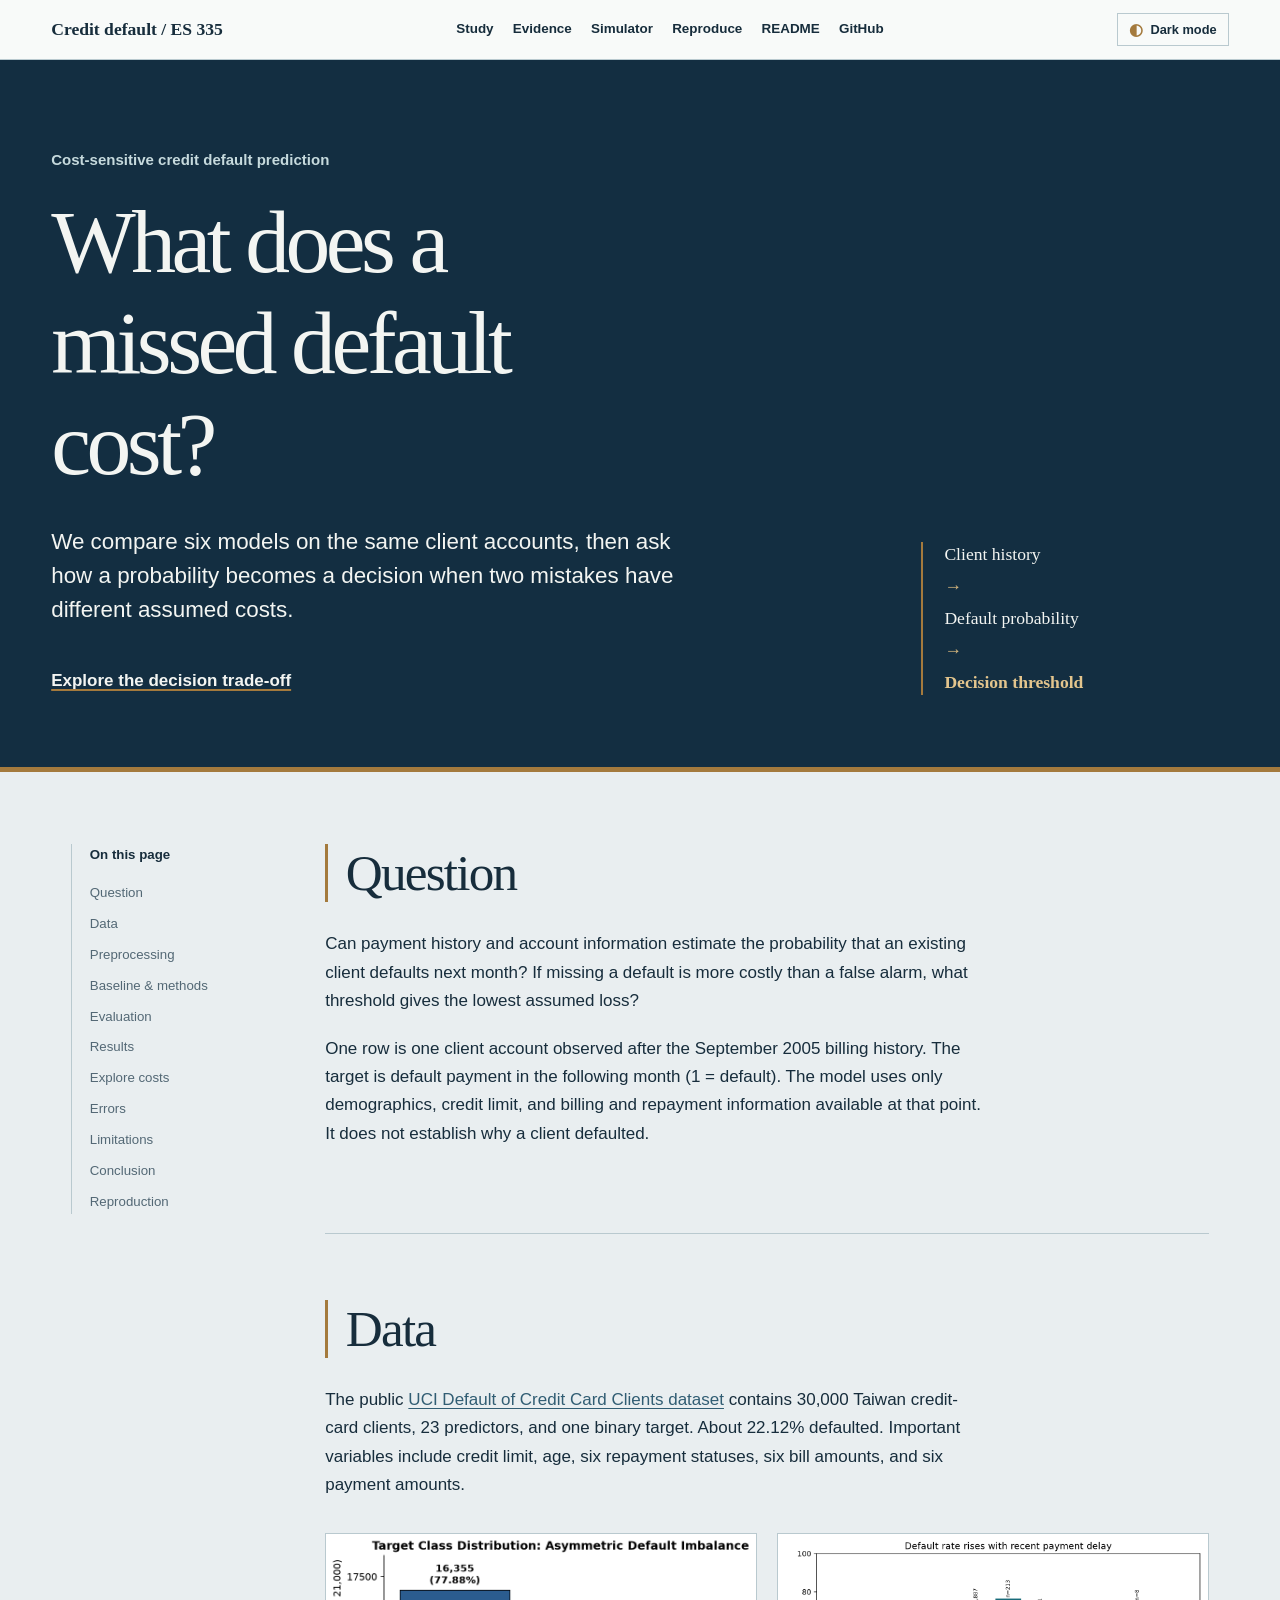
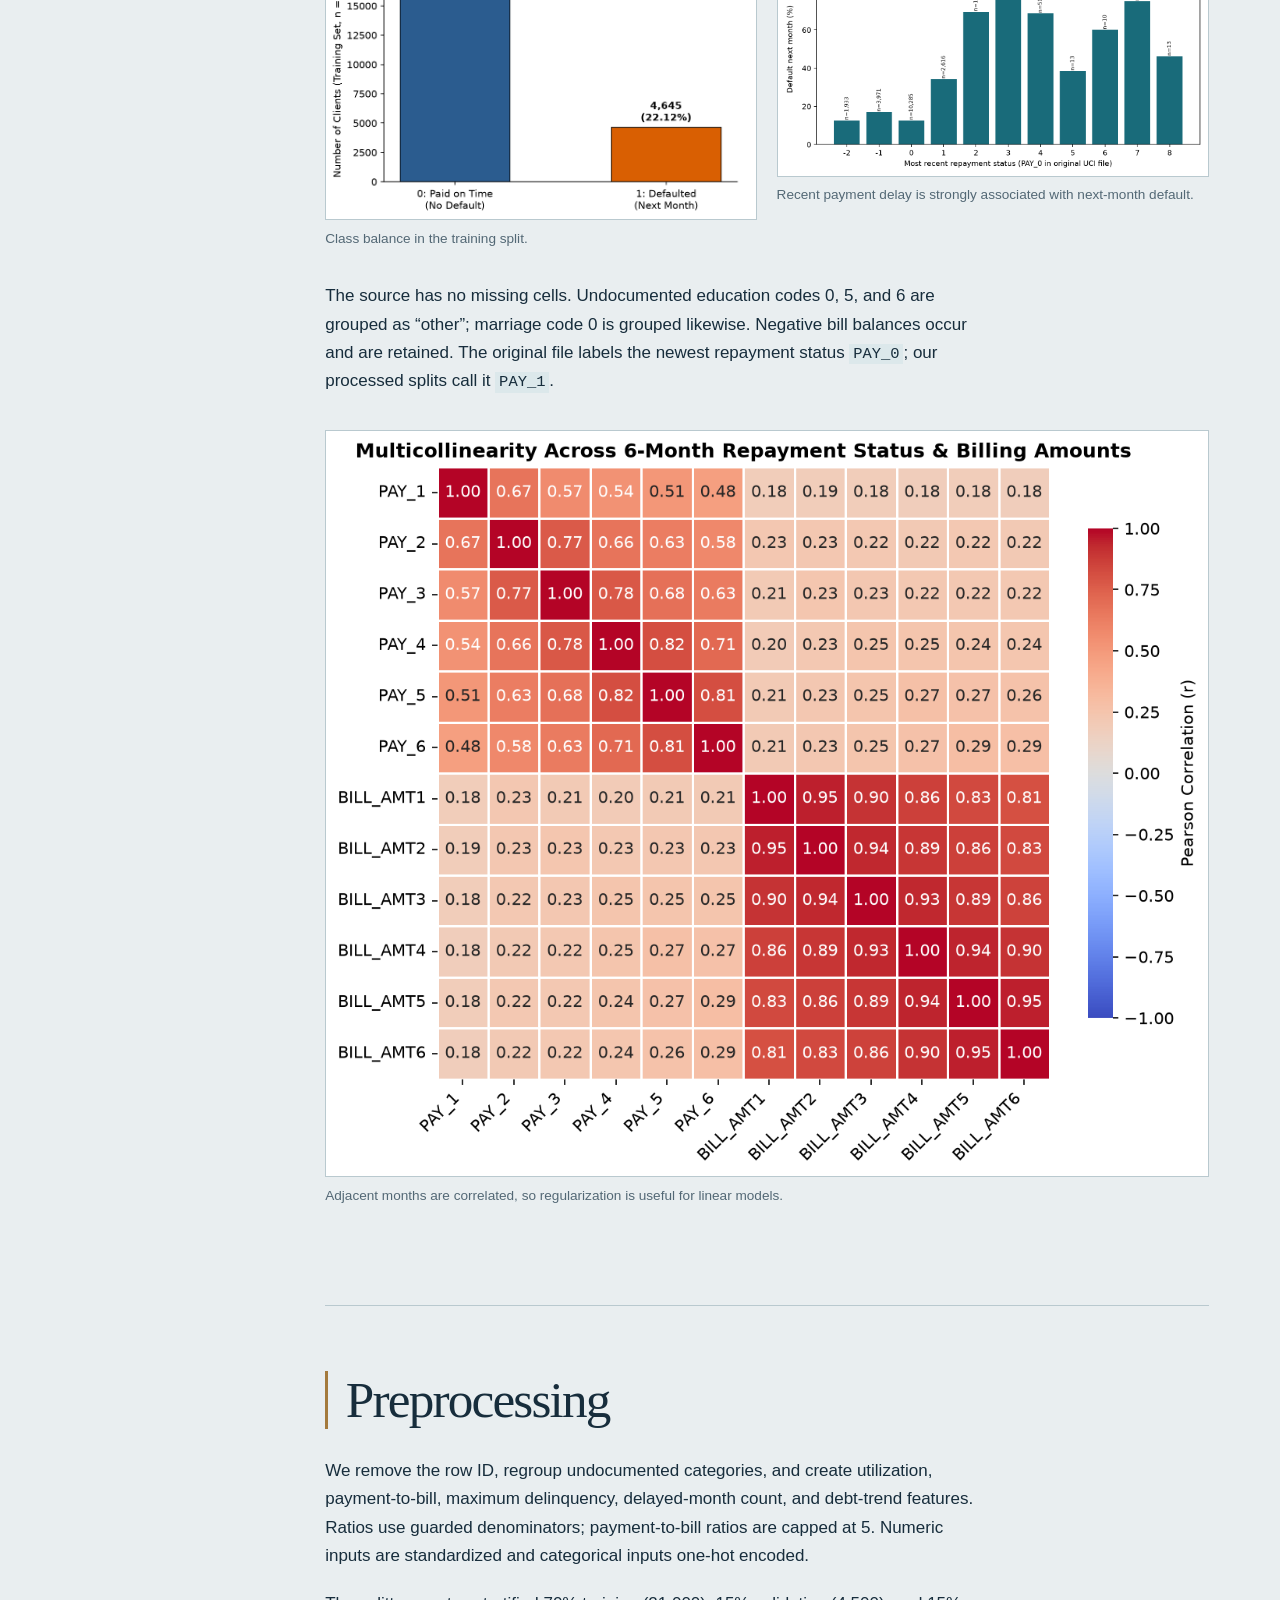
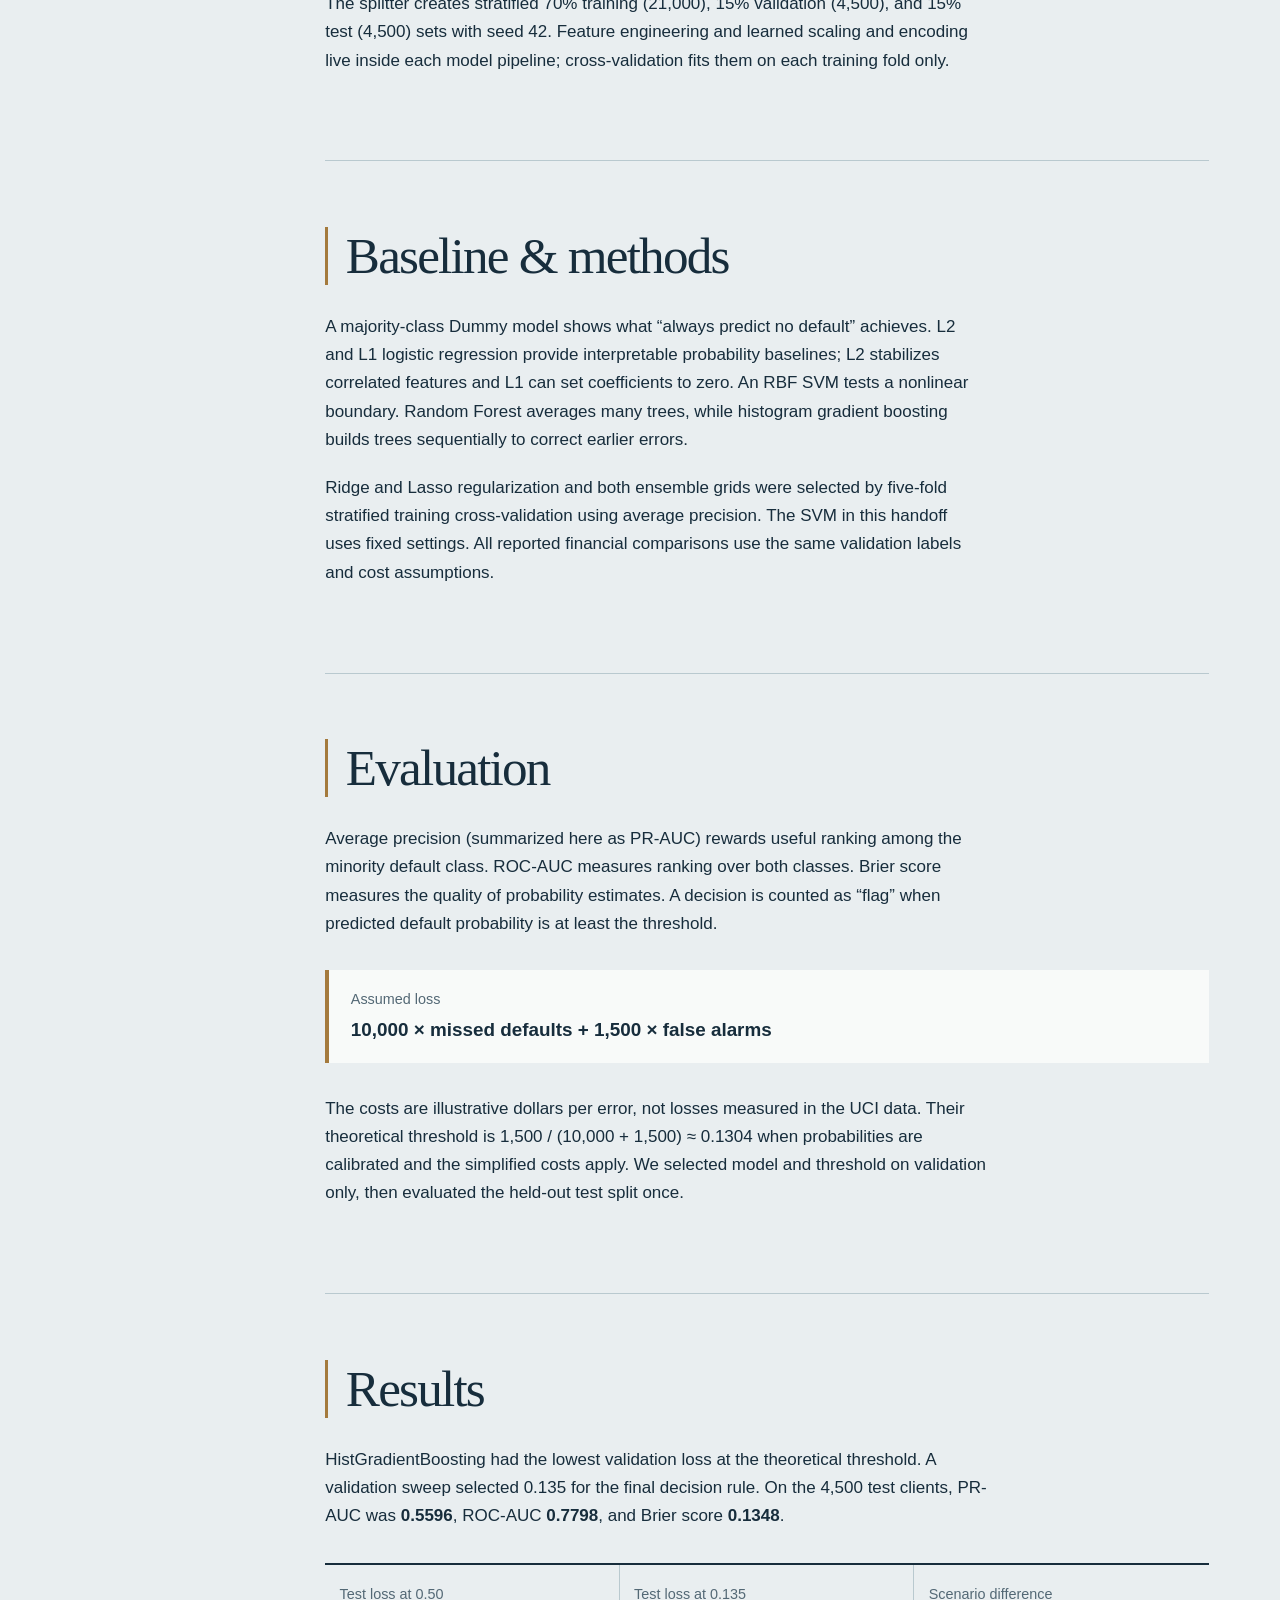
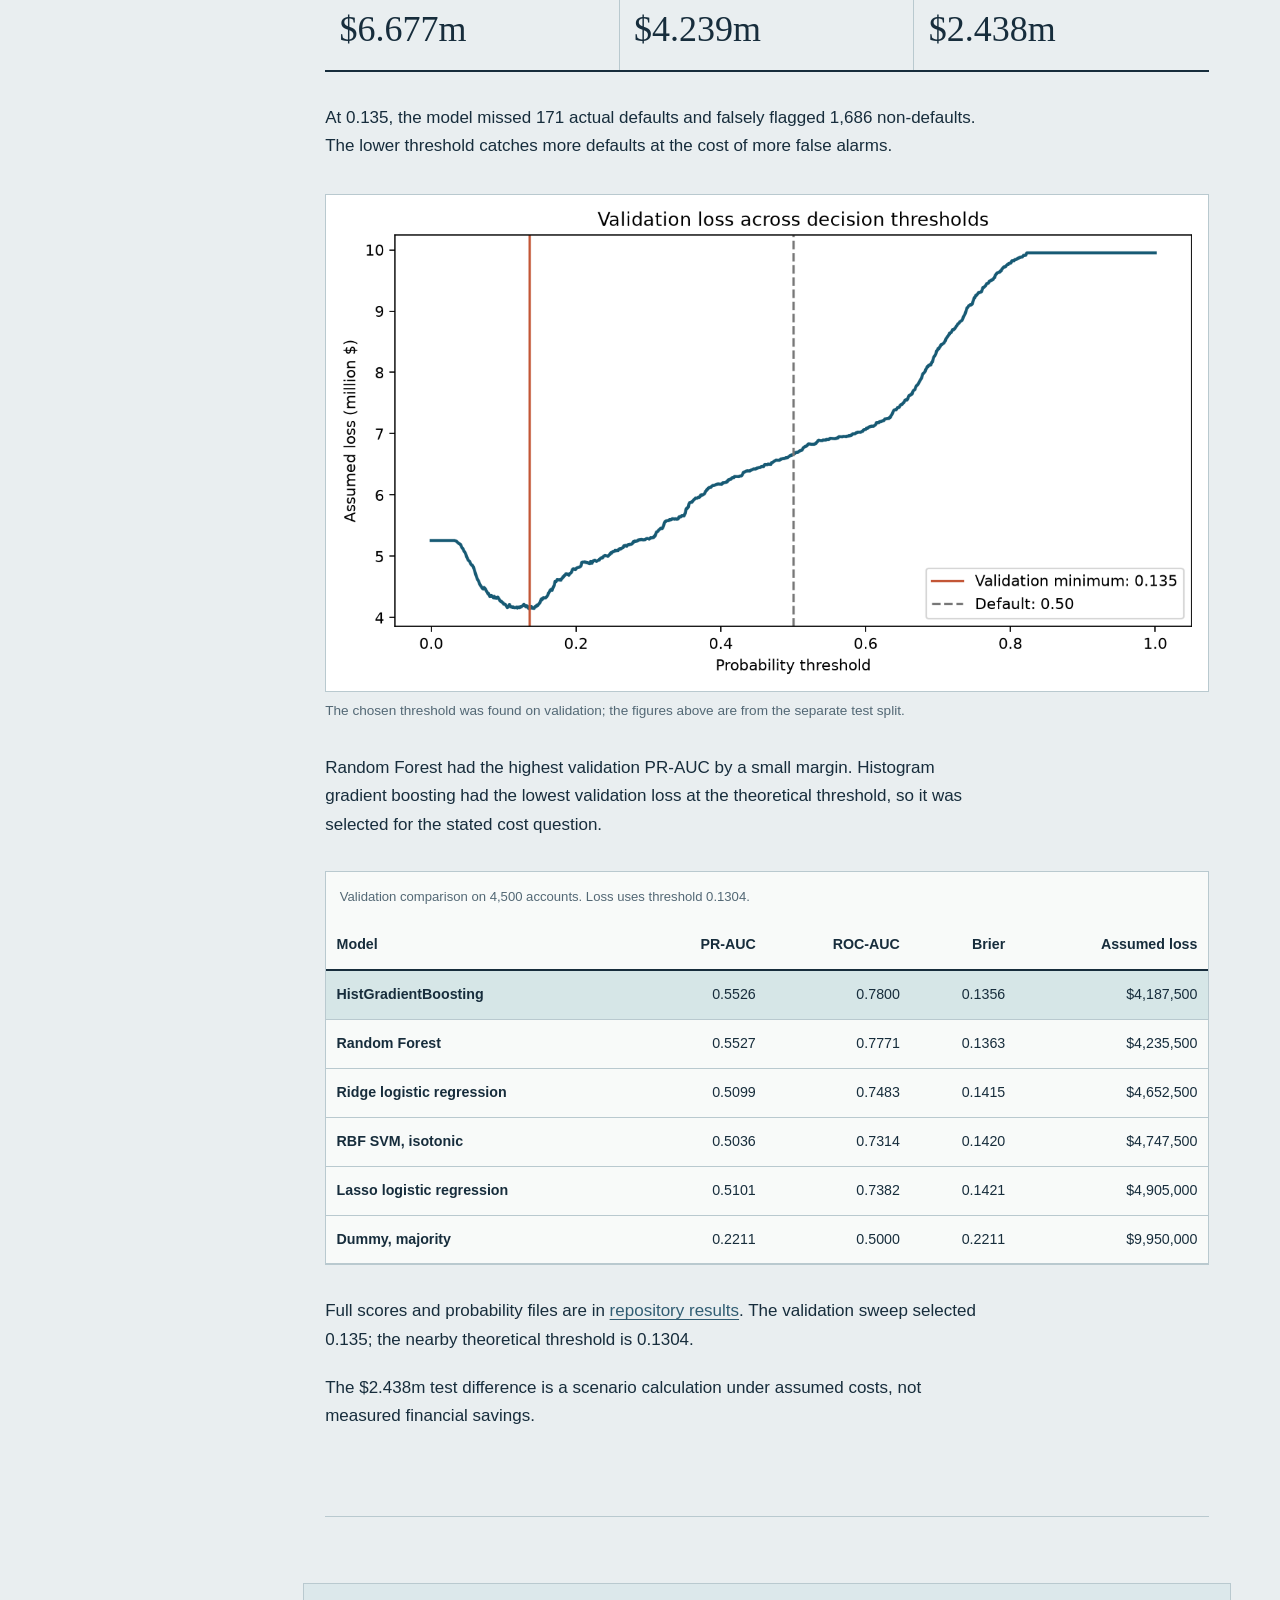
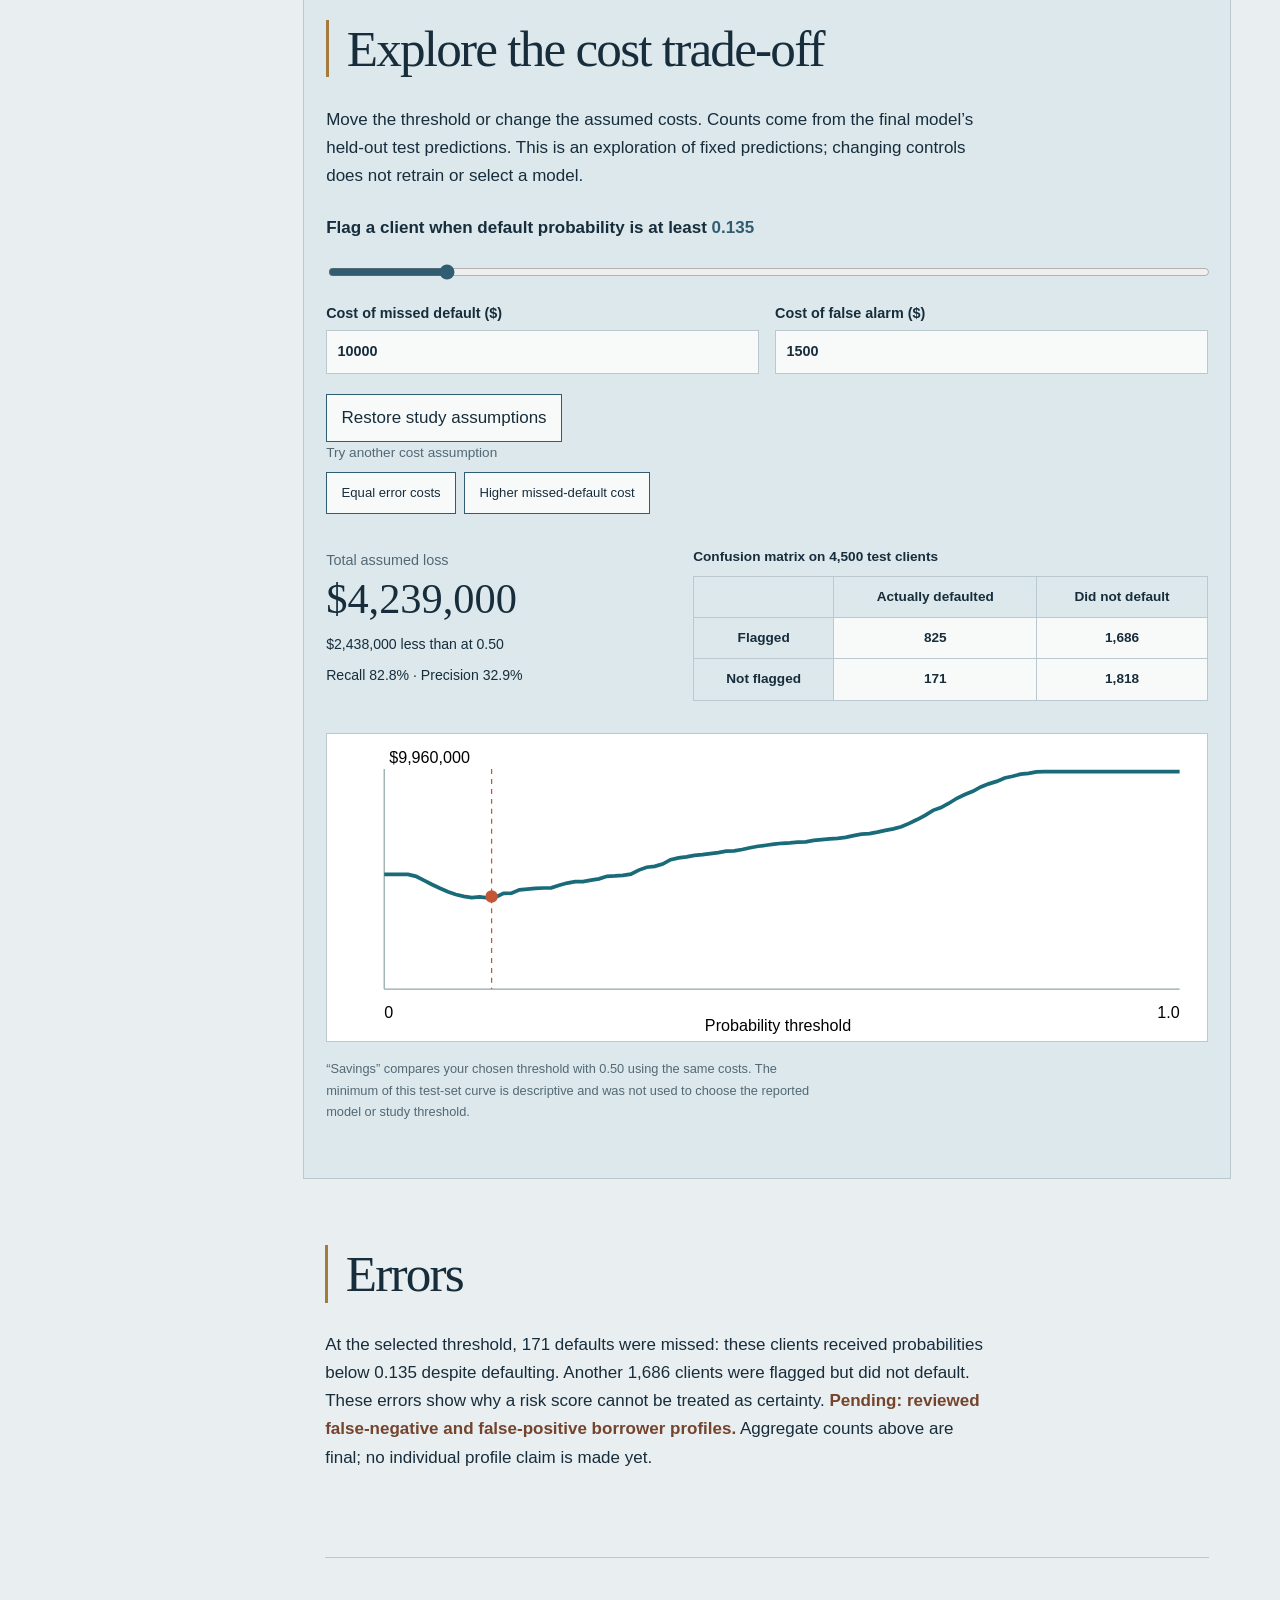
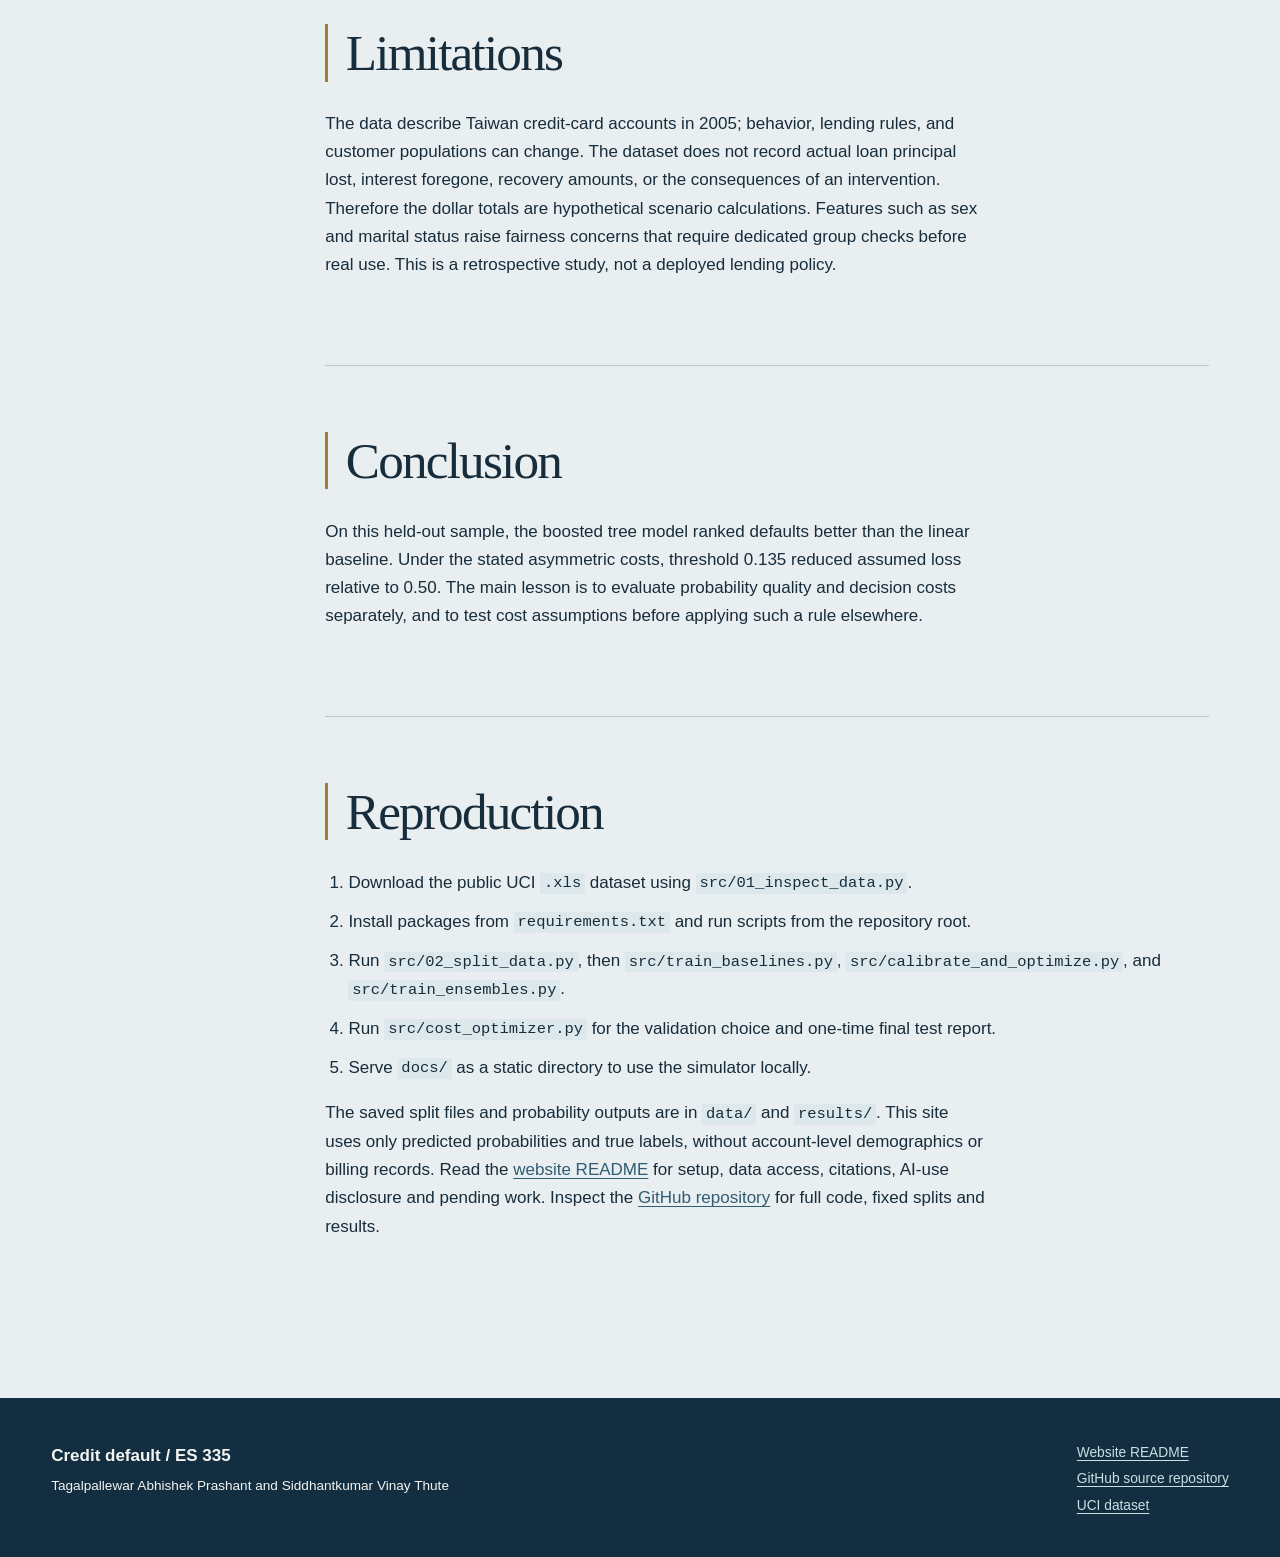
==== commit 2c8a94c9: "Add Actions Pages deployment and classic theme controls" ====
--- a/docs/index.html
+++ b/docs/index.html
@@ -5,14 +5,15 @@
   <meta name="viewport" content="width=device-width, initial-scale=1">
   <meta name="description" content="An interactive study of credit-card default probabilities and cost-sensitive decisions.">
   <title>Credit default | Model evidence and decision costs</title>
+  <script src="theme.js"></script>
   <link rel="stylesheet" href="style.css">
   <script src="app.js" defer></script>
 </head>
 <body>
   <a class="skip-link" href="#question">Skip to study</a>
-  <header class="masthead"><a class="brand" href="#top">Credit default / ES 335</a><nav aria-label="Main navigation"><a href="#question">Study</a><a href="#results">Evidence</a><a href="#simulator">Simulator</a><a href="#reproduce">Reproduce</a><a href="readme.html">README</a><a href="https://github.com/TagalpallewarAbhishek/credit-default-prediction">GitHub</a></nav></header>
+  <header class="masthead"><a class="brand" href="#top">Credit default / ES 335</a><nav aria-label="Main navigation"><a href="#question">Study</a><a href="#results">Evidence</a><a href="#simulator">Simulator</a><a href="#reproduce">Reproduce</a><a href="readme.html">README</a><a href="https://github.com/TagalpallewarAbhishek/credit-default-prediction">GitHub</a></nav><button class="theme-toggle" type="button" aria-label="Switch color theme">Dark mode</button></header>
   <main id="top">
-    <section class="hero" aria-labelledby="hero-title"><div><p class="kicker">Cost-sensitive credit default prediction</p><h1 id="hero-title">What does a missed default cost?</h1><p class="lead">We compare six models on the same client accounts, then ask how a probability becomes a decision when two mistakes have different assumed costs.</p><a class="hero-link" href="#simulator">Explore the decision trade-off <span aria-hidden="true">↗</span></a></div><div class="hero-diagram" aria-label="Model probability leads to a threshold and then a decision"><span>Client history</span><i>→</i><span>Default probability</span><i>→</i><strong>Decision threshold</strong></div></section>
+    <section class="hero" aria-labelledby="hero-title"><div><p class="kicker">Cost-sensitive credit default prediction</p><h1 id="hero-title">What does a missed default cost?</h1><p class="lead">We compare six models on the same client accounts, then ask how a probability becomes a decision when two mistakes have different assumed costs.</p><a class="hero-link" href="#simulator">Explore the decision trade-off</a></div><div class="hero-diagram" aria-label="Model probability leads to a threshold and then a decision"><span>Client history</span><i>→</i><span>Default probability</span><i>→</i><strong>Decision threshold</strong></div></section>
     <div class="page-grid"><aside class="contents"><p>On this page</p><a href="#question">Question</a><a href="#data">Data</a><a href="#preprocessing">Preprocessing</a><a href="#methods">Baseline & methods</a><a href="#evaluation">Evaluation</a><a href="#results">Results</a><a href="#simulator">Explore costs</a><a href="#errors">Errors</a><a href="#limitations">Limitations</a><a href="#conclusion">Conclusion</a><a href="#reproduce">Reproduction</a></aside><div class="story">
       <section id="question" class="chapter"><h2>Question</h2><p>Can payment history and account information estimate the probability that an existing client defaults next month? If missing a default is more costly than a false alarm, what threshold gives the lowest assumed loss?</p><p>One row is one client account observed after the September 2005 billing history. The target is default payment in the following month (1 = default). The model uses only demographics, credit limit, and billing and repayment information available at that point. It does not establish why a client defaulted.</p></section>
       <section id="data" class="chapter"><h2>Data</h2><p>The public <a href="https://archive.ics.uci.edu/dataset/350/default%2Bof%2Bcredit%2Bcard%2Bclients">UCI Default of Credit Card Clients dataset</a> contains 30,000 Taiwan credit-card clients, 23 predictors, and one binary target. About 22.12% defaulted. Important variables include credit limit, age, six repayment statuses, six bill amounts, and six payment amounts.</p><div class="figure-row"><figure><img src="assets/class_imbalance.png" alt="Training data: 77.88 percent did not default and 22.12 percent did." loading="lazy"><figcaption>Class balance in the training split.</figcaption></figure><figure><img src="assets/default_by_repayment_status.png" alt="Training default rate by most recent repayment status, with counts above each bar." loading="lazy"><figcaption>Recent payment delay is strongly associated with next-month default.</figcaption></figure></div><p>The source has no missing cells. Undocumented education codes 0, 5, and 6 are grouped as “other”; marriage code 0 is grouped likewise. Negative bill balances occur and are retained. The original file labels the newest repayment status <code>PAY_0</code>; our processed splits call it <code>PAY_1</code>.</p><figure class="wide-figure"><img src="assets/feature_correlation.png" alt="Correlation heatmap showing strong similarity among adjacent bill amounts and among repayment statuses." loading="lazy"><figcaption>Adjacent months are correlated, so regularization is useful for linear models.</figcaption></figure></section>
@@ -30,7 +31,7 @@
 </tbody></table></div>
 <p>Full scores and probability files are in <a href="https://github.com/TagalpallewarAbhishek/credit-default-prediction/tree/main/results">repository results</a>. The validation sweep selected 0.135; the nearby theoretical threshold is 0.1304.</p>
 <p>The $2.438m test difference is a scenario calculation under assumed costs, not measured financial savings.</p></section>
-      <section id="simulator" class="chapter simulator"><h2>Explore the cost trade-off</h2><p>Move the threshold or change the assumed costs. Counts come from the final model’s held-out test predictions. This is an exploration of fixed predictions; changing controls does not retrain or select a model.</p><div id="sim-status" role="status">Loading test predictions…</div><div class="controls"><label for="threshold">Flag a client when default probability is at least <output id="threshold-value">0.135</output></label><input id="threshold" type="range" min="0.01" max="0.99" step="0.001" value="0.135"><div class="cost-controls"><label>Cost of missed default ($)<input id="fn-cost" type="number" min="0" step="100" value="10000"></label><label>Cost of false alarm ($)<input id="fp-cost" type="number" min="0" step="100" value="1500"></label></div><button id="reset" type="button">Restore study assumptions</button></div><div class="sim-results"><div class="sim-total"><span>Total assumed loss</span><strong id="total-loss">—</strong><p id="savings">—</p><p id="rates">—</p></div><div class="matrix-wrap"><table class="matrix"><caption>Confusion matrix on 4,500 test clients</caption><thead><tr><th></th><th>Actually defaulted</th><th>Did not default</th></tr></thead><tbody><tr><th>Flagged</th><td id="tp">—</td><td id="fp">—</td></tr><tr><th>Not flagged</th><td id="fn">—</td><td id="tn">—</td></tr></tbody></table></div></div><div class="chart-wrap"><svg id="cost-chart" viewBox="0 0 700 240" role="img" aria-label="Assumed loss across thresholds for the selected costs"></svg></div><p class="small-note">“Savings” compares your chosen threshold with 0.50 using the same costs. The minimum of this test-set curve is descriptive and was not used to choose the reported model or study threshold.</p></section>
+      <section id="simulator" class="chapter simulator"><h2>Explore the cost trade-off</h2><p>Move the threshold or change the assumed costs. Counts come from the final model’s held-out test predictions. This is an exploration of fixed predictions; changing controls does not retrain or select a model.</p><div id="sim-status" role="status">Loading test predictions…</div><div class="controls"><label for="threshold">Flag a client when default probability is at least <output id="threshold-value">0.135</output></label><input id="threshold" type="range" min="0.01" max="0.99" step="0.001" value="0.135"><div class="cost-controls"><label>Cost of missed default ($)<input id="fn-cost" type="number" min="0" step="100" value="10000"></label><label>Cost of false alarm ($)<input id="fp-cost" type="number" min="0" step="100" value="1500"></label></div><button id="reset" type="button">Restore study assumptions</button></div><div class="presets" role="group" aria-label="Example cost scenarios"><span>Try another cost assumption</span><button type="button" data-fn-cost="1500" data-fp-cost="1500">Equal error costs</button><button type="button" data-fn-cost="20000" data-fp-cost="1500">Higher missed-default cost</button></div><div class="sim-results"><div class="sim-total"><span>Total assumed loss</span><strong id="total-loss">—</strong><p id="savings">—</p><p id="rates">—</p></div><div class="matrix-wrap"><table class="matrix"><caption>Confusion matrix on 4,500 test clients</caption><thead><tr><th></th><th>Actually defaulted</th><th>Did not default</th></tr></thead><tbody><tr><th>Flagged</th><td id="tp">—</td><td id="fp">—</td></tr><tr><th>Not flagged</th><td id="fn">—</td><td id="tn">—</td></tr></tbody></table></div></div><div class="chart-wrap"><svg id="cost-chart" viewBox="0 0 700 240" role="img" aria-label="Assumed loss across thresholds for the selected costs"></svg></div><p class="small-note">“Savings” compares your chosen threshold with 0.50 using the same costs. The minimum of this test-set curve is descriptive and was not used to choose the reported model or study threshold.</p></section>
       <section id="errors" class="chapter"><h2>Errors</h2><p>At the selected threshold, 171 defaults were missed: these clients received probabilities below 0.135 despite defaulting. Another 1,686 clients were flagged but did not default. These errors show why a risk score cannot be treated as certainty. <span class="pending-inline">Pending: reviewed false-negative and false-positive borrower profiles.</span> Aggregate counts above are final; no individual profile claim is made yet.</p></section>
       <section id="limitations" class="chapter"><h2>Limitations</h2><p>The data describe Taiwan credit-card accounts in 2005; behavior, lending rules, and customer populations can change. The dataset does not record actual loan principal lost, interest foregone, recovery amounts, or the consequences of an intervention. Therefore the dollar totals are hypothetical scenario calculations. Features such as sex and marital status raise fairness concerns that require dedicated group checks before real use. This is a retrospective study, not a deployed lending policy.</p></section>
       <section id="conclusion" class="chapter"><h2>Conclusion</h2><p>On this held-out sample, the boosted tree model ranked defaults better than the linear baseline. Under the stated asymmetric costs, threshold 0.135 reduced assumed loss relative to 0.50. The main lesson is to evaluate probability quality and decision costs separately, and to test cost assumptions before applying such a rule elsewhere.</p></section>
--- a/docs/style.css
+++ b/docs/style.css
@@ -1,9 +1,169 @@
-:root{--ink:#18313c;--muted:#51636a;--paper:#f5f6f2;--white:#fff;--line:#cbd5d3;--teal:#196b7a;--orange:#c35636;--gold:#d7a947}*{box-sizing:border-box}html{scroll-behavior:smooth}body{margin:0;background:var(--paper);color:var(--ink);font:17px/1.65 system-ui,-apple-system,Segoe UI,sans-serif}a{color:var(--teal);text-underline-offset:.18em}a:hover{text-decoration-thickness:2px}:focus-visible{outline:3px solid var(--orange);outline-offset:3px}h1,h2{font-family:Georgia,serif;font-weight:400;line-height:1.1}h1{font-size:clamp(3.5rem,8vw,7.5rem);letter-spacing:-.055em;max-width:850px;margin:.15em 0 .35em}h2{font-size:clamp(2.2rem,4vw,3.4rem);letter-spacing:-.035em;margin:0 0 .5em}p{max-width:72ch}.masthead{display:flex;justify-content:space-between;align-items:center;gap:1rem;padding:1rem max(4vw,20px);border-bottom:1px solid var(--line);background:var(--paper)}.brand{font-weight:750;color:var(--ink);text-decoration:none}.masthead nav{display:flex;gap:1.4rem;flex-wrap:wrap}.masthead nav a{text-decoration:none;color:var(--ink);font-size:.9rem}.hero{min-height:570px;padding:6rem max(4vw,20px) 4rem;display:grid;grid-template-columns:minmax(0,1.6fr) minmax(260px,.6fr);gap:4rem;align-items:end;background:var(--ink);color:var(--paper)}.kicker{color:#acd1d3;margin:0;font-weight:650}.lead{font-size:1.25rem;line-height:1.5;max-width:650px}.hero-link{display:inline-block;margin-top:1rem;color:var(--paper);font-weight:700}.hero-diagram{border-left:2px solid var(--gold);padding-left:1.4rem;display:flex;flex-direction:column;align-items:flex-start;gap:.5rem;font-size:1.15rem}.hero-diagram i{color:var(--gold);font-style:normal}.hero-diagram strong{color:var(--gold);font-weight:600}.page-grid{display:grid;grid-template-columns:220px minmax(0,900px);gap:5vw;max-width:1300px;margin:auto;padding:4rem max(4vw,20px)}.contents{position:sticky;top:1rem;align-self:start;display:flex;flex-direction:column;gap:.45rem;font-size:.88rem}.contents p{margin:0 0 .8rem;font-weight:750}.contents a{text-decoration:none;color:var(--muted)}.contents a:hover{color:var(--teal)}.chapter{padding:0 0 4.5rem;margin:0 0 4.5rem;border-bottom:1px solid var(--line);scroll-margin-top:2rem}.chapter:last-child{border:0}.chapter p{margin:0 0 1.2rem}.figure-row{display:grid;grid-template-columns:1fr 1fr;gap:1rem;margin:2rem 0}.figure-row figure,.wide-figure{margin:0}.figure-row img,.wide-figure img{width:100%;height:auto;display:block;background:white;border:1px solid var(--line)}figcaption{color:var(--muted);font-size:.85rem;line-height:1.45;margin-top:.5rem}.wide-figure{margin:2rem 0}.formula{border-left:5px solid var(--gold);padding:1rem 1.2rem;background:#e8edeb;margin:2rem 0;display:flex;flex-direction:column;gap:.2rem}.formula span,.result-band span,.sim-total span{color:var(--muted);font-size:.9rem}.formula strong{font-size:1.2rem}.result-band{display:grid;grid-template-columns:repeat(3,1fr);border-top:2px solid var(--ink);border-bottom:2px solid var(--ink);margin:2rem 0}.result-band div{padding:1.2rem .8rem;border-right:1px solid var(--line)}.result-band div:last-child{border-right:0}.result-band span,.result-band strong{display:block}.result-band strong{font-family:Georgia,serif;font-size:clamp(1.4rem,3vw,2.3rem);font-weight:400}.simulator{background:#e7efed;padding:2rem;margin-left:-2rem;margin-right:-2rem;border:1px solid #b9ccca}.controls{display:grid;gap:1.2rem;margin-top:1.4rem}.controls>label{font-weight:650}.controls output{color:var(--teal);font-variant-numeric:tabular-nums}input[type=range]{width:100%;accent-color:var(--teal)}.cost-controls{display:grid;grid-template-columns:1fr 1fr;gap:1rem}.cost-controls label{font-size:.9rem;font-weight:650}.cost-controls input{display:block;width:100%;font:inherit;padding:.55rem;border:1px solid #829b99;border-radius:3px;background:white;color:var(--ink)}button{justify-self:start;padding:.55rem .9rem;border:1px solid var(--teal);background:transparent;color:var(--teal);font:inherit;cursor:pointer}button:hover{background:var(--teal);color:white}.sim-results{display:grid;grid-template-columns:1fr 1.5fr;gap:1.5rem;margin:2rem 0}.sim-total strong{display:block;font-family:Georgia,serif;font-size:2.7rem;font-weight:400;line-height:1.2}.sim-total p{font-size:.9rem;margin:.5rem 0}.matrix{border-collapse:collapse;width:100%;font-size:.87rem;text-align:center}.matrix caption{text-align:left;font-weight:650;margin-bottom:.5rem}.matrix th,.matrix td{border:1px solid #9bb3b0;padding:.55rem}.matrix td{font-weight:750;font-variant-numeric:tabular-nums;background:white}.matrix th{font-weight:600}.chart-wrap{background:white;border:1px solid var(--line);padding:.3rem}#cost-chart{display:block;width:100%;height:auto}.small-note{font-size:.8rem;color:var(--muted);margin-top:1rem!important}code{background:#e8edeb;padding:.1rem .22rem;font-size:.9em}ol{padding-left:1.4rem}li{margin-bottom:.65rem}footer{border-top:1px solid var(--line);padding:2rem max(4vw,20px);font-size:.85rem;color:var(--muted)}footer p{max-width:1000px}@media(max-width:850px){.hero{grid-template-columns:1fr;min-height:auto;padding-top:4rem}.hero-diagram{flex-direction:row;flex-wrap:wrap;align-items:center}.page-grid{grid-template-columns:1fr}.contents{position:static;flex-direction:row;flex-wrap:wrap;gap:.7rem 1rem;border-bottom:1px solid var(--line);padding-bottom:1rem}.contents p{width:100%;margin:0}.simulator{margin-left:0;margin-right:0}}@media(max-width:600px){body{font-size:16px}.masthead{align-items:flex-start;flex-direction:column}.masthead nav{gap:.5rem 1rem}.figure-row,.sim-results,.cost-controls,.result-band{grid-template-columns:1fr}.result-band div{border-right:0;border-bottom:1px solid var(--line)}.result-band div:last-child{border-bottom:0}.simulator{padding:1rem}.matrix{font-size:.72rem}.matrix th,.matrix td{padding:.3rem}}@media(prefers-reduced-motion:reduce){html{scroll-behavior:auto}}
+:root {
+  color-scheme: light;
+  --paper: #e9eef0;
+  --surface: #f8faf9;
+  --ink: #172d3c;
+  --muted: #536875;
+  --line: #b9c9cf;
+  --accent: #315d73;
+  --brass: #a47a3d;
+  --hero: #132e41;
+  --hero-text: #f3f5f2;
+  --panel: #dce8eb;
+  --winner: #d6e6e7;
+  --notice: #f4e9dc;
+  --notice-ink: #74442d;
+}
 
-.skip-link{position:absolute;left:1rem;top:-5rem;z-index:20;background:var(--ink);color:#fff;padding:.5rem .8rem}.skip-link:focus{top:1rem}
-.hero h1{font-size:clamp(3.2rem,7vw,6.5rem);max-width:980px}.hero{background:#123744}.kicker{color:#bfe1e1}.hero-diagram{border-color:#e6bd63}.hero-diagram i,.hero-diagram strong{color:#e6bd63}
-.table-scroll{max-width:100%;overflow-x:auto;margin:2rem 0}.results-table{border-collapse:collapse;width:100%;min-width:650px;font-size:.9rem;font-variant-numeric:tabular-nums}.results-table caption{text-align:left;color:var(--muted);font-size:.82rem;padding-bottom:.55rem}.results-table th,.results-table td{padding:.7rem .55rem;border-bottom:1px solid var(--line);text-align:right}.results-table th:first-child{text-align:left}.results-table thead th{border-bottom:2px solid var(--ink)}.results-table tbody th{font-weight:550}.results-table .winner{background:#e0ecea}.results-table .winner th{font-weight:750}
-.pending-inline,.pending strong{color:#83421f;font-weight:750}.pending{background:#f7eee5;border-left:4px solid #b86b3e;padding:1rem 1.2rem;margin:1.5rem 0}.pending p{margin:.35rem 0 0}
-.site-footer{display:flex;justify-content:space-between;gap:2rem;background:#123744;color:#e8f0ef;padding:2.5rem max(4vw,20px)}.site-footer p{margin:.4rem 0 0}.site-footer>div:last-child{display:flex;flex-direction:column;gap:.3rem}.site-footer a{color:#bfe1e1}
-.readme-page{max-width:900px;margin:0 auto;padding:4rem max(4vw,20px)}.readme-intro{margin-bottom:4rem}.readme-intro .kicker{color:var(--teal)}.readme-intro h1{font-size:clamp(3.5rem,7vw,6rem)}.readme-page .chapter{margin-bottom:3.5rem;padding-bottom:3.5rem}.readme-page pre{background:#123744;color:#f3f8f7;overflow-x:auto;padding:1.4rem;line-height:1.55;font-size:.85rem}.readme-page pre code{background:none;padding:0;color:inherit}.readme-page li{max-width:72ch}
-@media(max-width:600px){.site-footer{flex-direction:column}.readme-page{padding-top:2.5rem}.hero{padding-bottom:3rem}}
+html[data-theme="dark"] {
+  color-scheme: dark;
+  --paper: #14232d;
+  --surface: #1d303b;
+  --ink: #e9efee;
+  --muted: #b4c5cb;
+  --line: #405763;
+  --accent: #a5ccd6;
+  --brass: #d1ad70;
+  --hero: #0c1b26;
+  --hero-text: #edf3ef;
+  --panel: #233e48;
+  --winner: #2c4b51;
+  --notice: #48372e;
+  --notice-ink: #f3d2ae;
+}
+
+* { box-sizing: border-box; }
+html { scroll-behavior: smooth; }
+body { margin: 0; background: var(--paper); color: var(--ink); font: 17px/1.66 "Segoe UI", Arial, sans-serif; }
+a { color: var(--accent); text-underline-offset: .2em; }
+a:hover { text-decoration-thickness: 2px; }
+:focus-visible { outline: 3px solid var(--brass); outline-offset: 4px; }
+h1, h2, h3 { font-family: Georgia, "Times New Roman", serif; font-weight: 400; line-height: 1.13; }
+h1 { font-size: clamp(3.5rem, 7vw, 6.6rem); letter-spacing: -.05em; max-width: 11ch; margin: .2em 0 .34em; }
+h2 { font-size: clamp(2.25rem, 4vw, 3.4rem); letter-spacing: -.035em; margin: 0 0 .55em; }
+p { max-width: 70ch; }
+strong { font-weight: 680; }
+code { background: var(--panel); padding: .08rem .24rem; font-size: .91em; }
+li { margin-bottom: .65rem; }
+ol, ul { padding-left: 1.45rem; }
+
+.skip-link { position: absolute; left: 1rem; top: -5rem; z-index: 30; padding: .55rem .85rem; background: var(--hero); color: var(--hero-text); }
+.skip-link:focus { top: 1rem; }
+.masthead { position: sticky; top: 0; z-index: 20; display: flex; align-items: center; justify-content: space-between; gap: 1rem; padding: .8rem max(4vw, 22px); background: var(--surface); border-bottom: 1px solid var(--line); }
+.brand { color: var(--ink); text-decoration: none; font: 600 1.1rem/1.2 Georgia, "Times New Roman", serif; white-space: nowrap; }
+.masthead nav { display: flex; align-items: center; gap: clamp(.6rem, 1.5vw, 1.5rem); flex-wrap: wrap; }
+.masthead nav a { color: var(--ink); text-decoration: none; font-size: .84rem; font-weight: 600; }
+.masthead nav a:hover { color: var(--accent); text-decoration: underline; }
+.theme-toggle { flex: none; padding: .38rem .7rem; border: 1px solid var(--line); background: var(--surface); color: var(--ink); font: 600 .8rem/1.2 "Segoe UI", Arial, sans-serif; cursor: pointer; }
+.theme-toggle::before { content: "◐"; display: inline-block; margin-right: .45rem; color: var(--brass); font-size: 1rem; vertical-align: -.05em; }
+.theme-toggle:hover { border-color: var(--accent); }
+
+.hero { min-height: 560px; display: grid; grid-template-columns: minmax(0, 1.7fr) minmax(245px, .65fr); align-items: end; gap: 4rem; padding: 5.5rem max(4vw, 22px) 4.5rem; background: var(--hero); color: var(--hero-text); border-bottom: 5px solid var(--brass); }
+.hero .kicker { color: #c6dadd; }
+.kicker { margin: 0; font-size: .94rem; font-weight: 650; }
+.lead { max-width: 640px; font-size: clamp(1.15rem, 1.8vw, 1.4rem); line-height: 1.52; }
+.hero-link { display: inline-block; margin-top: 1.1rem; color: var(--hero-text); font-weight: 700; text-decoration-color: var(--brass); text-decoration-thickness: 2px; }
+.hero-diagram { display: flex; flex-direction: column; align-items: flex-start; gap: .4rem; padding-left: 1.35rem; border-left: 2px solid var(--brass); font: 1.1rem/1.45 Georgia, "Times New Roman", serif; }
+.hero-diagram i { color: #d5b67d; font-style: normal; }
+.hero-diagram strong { color: #e3c58d; font-weight: 600; }
+
+.page-grid { display: grid; grid-template-columns: 190px minmax(0, 900px); gap: clamp(2rem, 5vw, 5rem); max-width: 1240px; margin: auto; padding: 4.5rem max(4vw, 22px); }
+.contents { position: sticky; top: 6rem; align-self: start; display: flex; flex-direction: column; gap: .35rem; border-left: 1px solid var(--line); padding-left: 1.1rem; font-size: .83rem; }
+.contents p { margin: 0 0 .55rem; font-weight: 750; color: var(--ink); }
+.contents a { padding: .1rem 0; color: var(--muted); text-decoration: none; }
+.contents a:hover, .contents a:focus-visible { color: var(--accent); text-decoration: underline; }
+.story { min-width: 0; }
+.chapter { padding: 0 0 4.1rem; margin: 0 0 4.1rem; border-bottom: 1px solid var(--line); scroll-margin-top: 6rem; }
+.chapter:last-child { border: 0; margin-bottom: 0; }
+.chapter p { margin: 0 0 1.25rem; }
+.chapter > h2 { padding-left: 1.1rem; border-left: 3px solid var(--brass); }
+.figure-row { display: grid; grid-template-columns: 1fr 1fr; gap: 1.2rem; margin: 2.1rem 0; }
+figure, .wide-figure { margin: 0; }
+figure img { display: block; width: 100%; height: auto; border: 1px solid var(--line); background: #fff; }
+figcaption { color: var(--muted); font-size: .85rem; line-height: 1.45; margin-top: .55rem; }
+.wide-figure { margin: 2.1rem 0; }
+.formula { display: flex; flex-direction: column; gap: .15rem; margin: 2rem 0; padding: 1.1rem 1.35rem; background: var(--surface); border-left: 4px solid var(--brass); }
+.formula span, .result-band span, .sim-total span { color: var(--muted); font-size: .9rem; }
+.formula strong { font-size: 1.18rem; }
+.result-band { display: grid; grid-template-columns: repeat(3, 1fr); margin: 2rem 0; border-top: 2px solid var(--ink); border-bottom: 2px solid var(--ink); }
+.result-band div { padding: 1.15rem .9rem; border-right: 1px solid var(--line); }
+.result-band div:last-child { border-right: 0; }
+.result-band span, .result-band strong { display: block; }
+.result-band strong { font: 400 clamp(1.4rem, 3vw, 2.25rem)/1.25 Georgia, "Times New Roman", serif; font-variant-numeric: tabular-nums; }
+.table-scroll { max-width: 100%; overflow-x: auto; margin: 2rem 0; border: 1px solid var(--line); background: var(--surface); }
+.results-table { width: 100%; min-width: 650px; border-collapse: collapse; font-size: .89rem; font-variant-numeric: tabular-nums; }
+.results-table caption { padding: .85rem; color: var(--muted); text-align: left; font-size: .82rem; }
+.results-table th, .results-table td { padding: .76rem .65rem; border-bottom: 1px solid var(--line); text-align: right; }
+.results-table th:first-child { text-align: left; }
+.results-table thead th { border-bottom: 2px solid var(--ink); }
+.results-table tbody th { font-weight: 550; }
+.results-table .winner { background: var(--winner); }
+.results-table .winner th { font-weight: 750; }
+
+.simulator { margin-left: -1.4rem; margin-right: -1.4rem; padding: 2.25rem 1.4rem; background: var(--panel); border: 1px solid var(--line); }
+.controls { display: grid; gap: 1.25rem; margin-top: 1.5rem; }
+.controls > label { font-weight: 650; }
+.controls output { color: var(--accent); font-variant-numeric: tabular-nums; }
+input[type="range"] { width: 100%; accent-color: var(--accent); }
+.cost-controls { display: grid; grid-template-columns: 1fr 1fr; gap: 1rem; }
+.cost-controls label { font-size: .9rem; font-weight: 650; }
+.cost-controls input { display: block; width: 100%; margin-top: .25rem; padding: .55rem .65rem; border: 1px solid var(--line); background: var(--surface); color: var(--ink); font: inherit; }
+button { justify-self: start; padding: .55rem .9rem; border: 1px solid var(--accent); background: var(--surface); color: var(--ink); font: inherit; cursor: pointer; }
+button:hover { background: var(--accent); color: var(--surface); }
+.presets { display: flex; align-items: center; gap: .5rem; flex-wrap: wrap; }
+.presets span { width: 100%; color: var(--muted); font-size: .85rem; }
+.presets button { font-size: .82rem; }
+.sim-results { display: grid; grid-template-columns: 1fr 1.5fr; gap: 1.5rem; margin: 2rem 0; }
+.sim-total strong { display: block; font: 400 2.65rem/1.2 Georgia, "Times New Roman", serif; font-variant-numeric: tabular-nums; }
+.sim-total p { font-size: .88rem; margin: .5rem 0; }
+.matrix { width: 100%; border-collapse: collapse; font-size: .85rem; text-align: center; }
+.matrix caption { margin-bottom: .5rem; text-align: left; font-weight: 650; }
+.matrix th, .matrix td { padding: .55rem; border: 1px solid var(--line); }
+.matrix th { font-weight: 600; }
+.matrix td { background: var(--surface); font-weight: 750; font-variant-numeric: tabular-nums; }
+.chart-wrap { padding: .3rem; background: #fff; border: 1px solid var(--line); }
+#cost-chart { display: block; width: 100%; height: auto; }
+.small-note { margin-top: 1rem !important; color: var(--muted); font-size: .8rem; }
+.pending-inline, .pending strong { color: var(--notice-ink); font-weight: 750; }
+.pending { margin: 1.5rem 0; padding: 1rem 1.2rem; background: var(--notice); border-left: 4px solid var(--notice-ink); }
+.pending p { margin: .35rem 0 0; }
+
+.site-footer { display: flex; justify-content: space-between; gap: 2rem; padding: 2.7rem max(4vw, 22px); background: var(--hero); color: var(--hero-text); }
+.site-footer p { margin: .35rem 0 0; font-size: .85rem; }
+.site-footer > div:last-child { display: flex; flex-direction: column; gap: .25rem; }
+.site-footer a { color: #c9dfe2; font-size: .86rem; }
+.readme-page { max-width: 900px; margin: 0 auto; padding: 4.5rem max(4vw, 22px); }
+.readme-intro { margin-bottom: 4rem; }
+.readme-intro .kicker { color: var(--accent); }
+.readme-intro h1 { font-size: clamp(3.5rem, 7vw, 6rem); }
+.readme-page .chapter { margin-bottom: 3.5rem; padding-bottom: 3.5rem; }
+.readme-page pre { overflow-x: auto; padding: 1.4rem; background: var(--hero); color: var(--hero-text); line-height: 1.55; font-size: .85rem; }
+.readme-page pre code { padding: 0; background: none; color: inherit; }
+.readme-page li { max-width: 70ch; }
+
+@media (max-width: 900px) {
+  .masthead { flex-wrap: wrap; }
+  .masthead nav { order: 3; width: 100%; }
+  .hero { grid-template-columns: 1fr; gap: 2.5rem; min-height: auto; padding-top: 4rem; }
+  .hero-diagram { flex-direction: row; flex-wrap: wrap; align-items: center; }
+  .page-grid { grid-template-columns: 1fr; }
+  .contents { position: static; flex-direction: row; flex-wrap: wrap; gap: .45rem 1rem; border-left: 0; border-bottom: 1px solid var(--line); padding: 0 0 1rem; }
+  .contents p { width: 100%; margin: 0; }
+  .simulator { margin-left: 0; margin-right: 0; }
+}
+
+@media (max-width: 600px) {
+  body { font-size: 16px; }
+  .masthead nav { gap: .5rem 1rem; }
+  .hero { padding-bottom: 3rem; }
+  .figure-row, .sim-results, .cost-controls, .result-band { grid-template-columns: 1fr; }
+  .result-band div { border-right: 0; border-bottom: 1px solid var(--line); }
+  .result-band div:last-child { border-bottom: 0; }
+  .simulator { padding: 1.25rem; }
+  .matrix { font-size: .72rem; }
+  .matrix th, .matrix td { padding: .35rem; }
+  .site-footer { flex-direction: column; }
+  .readme-page { padding-top: 2.5rem; }
+}
+
+@media (prefers-reduced-motion: reduce) { html { scroll-behavior: auto; } }
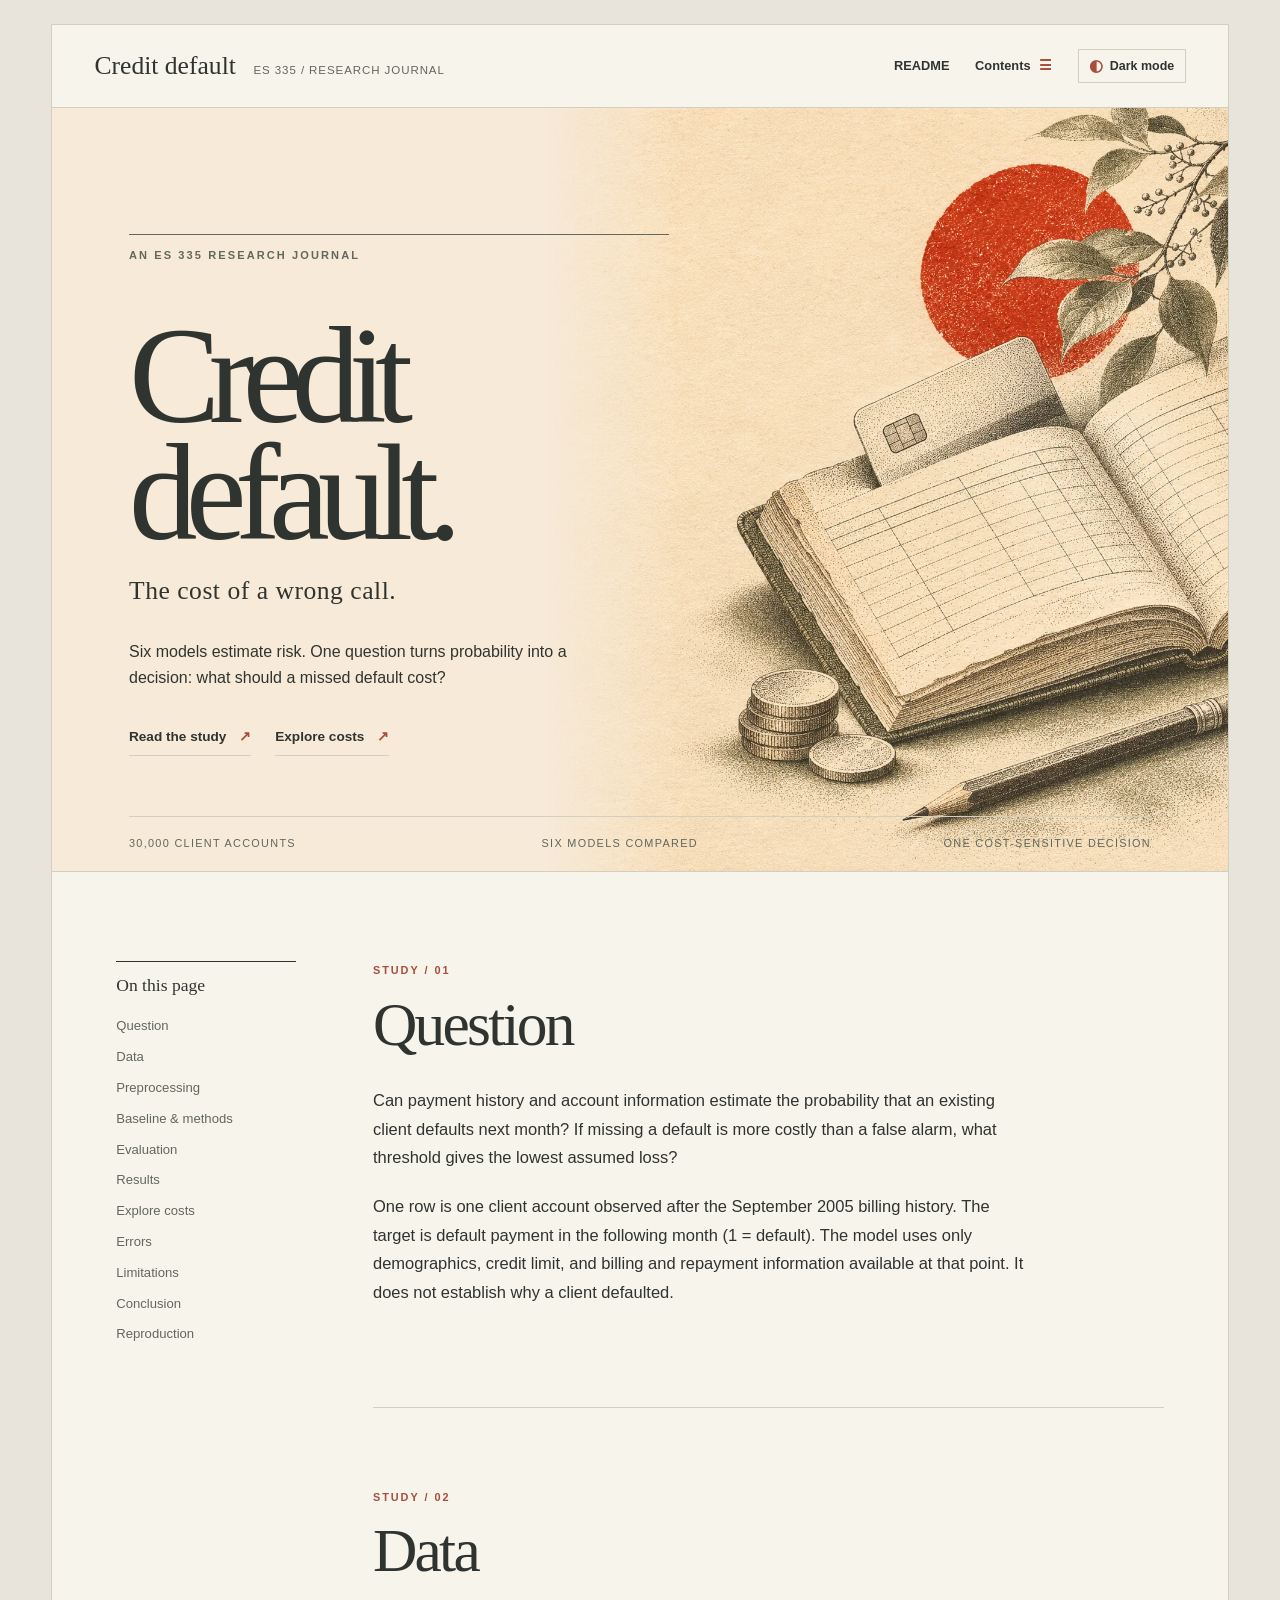
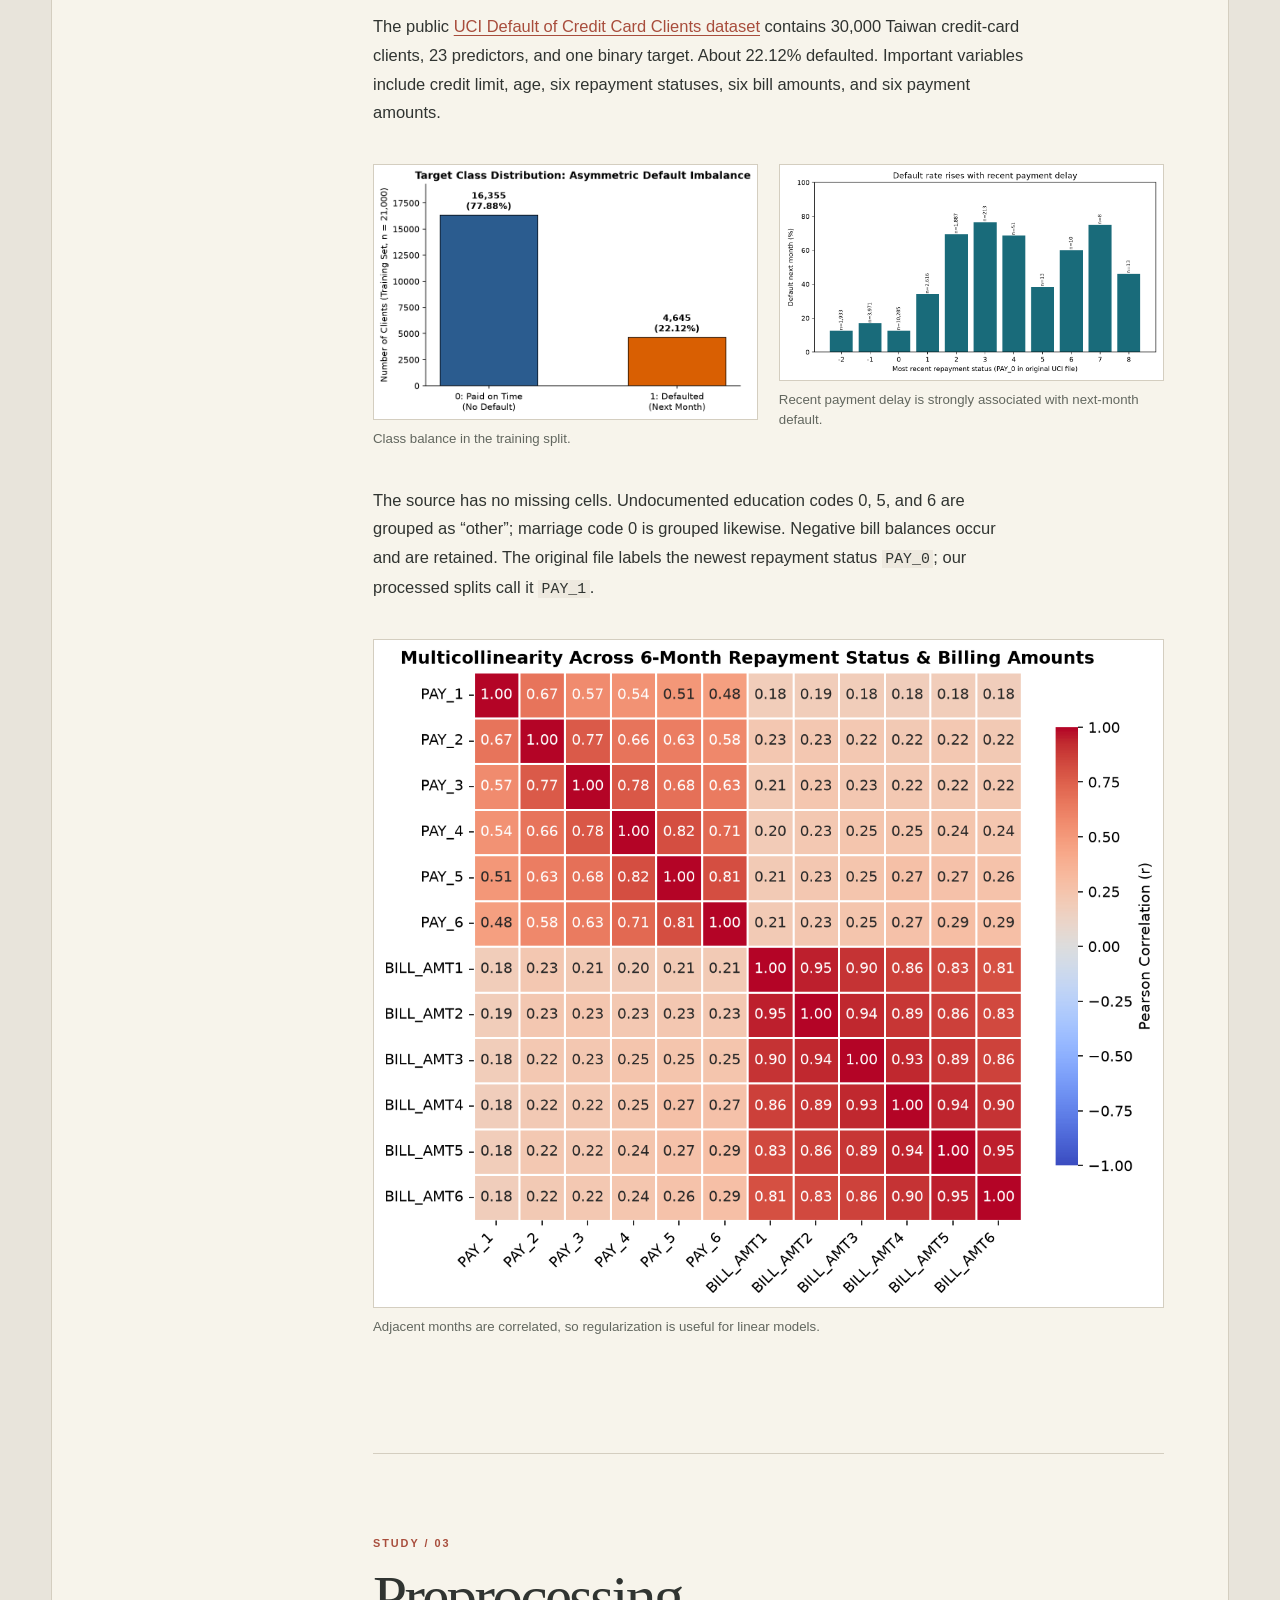
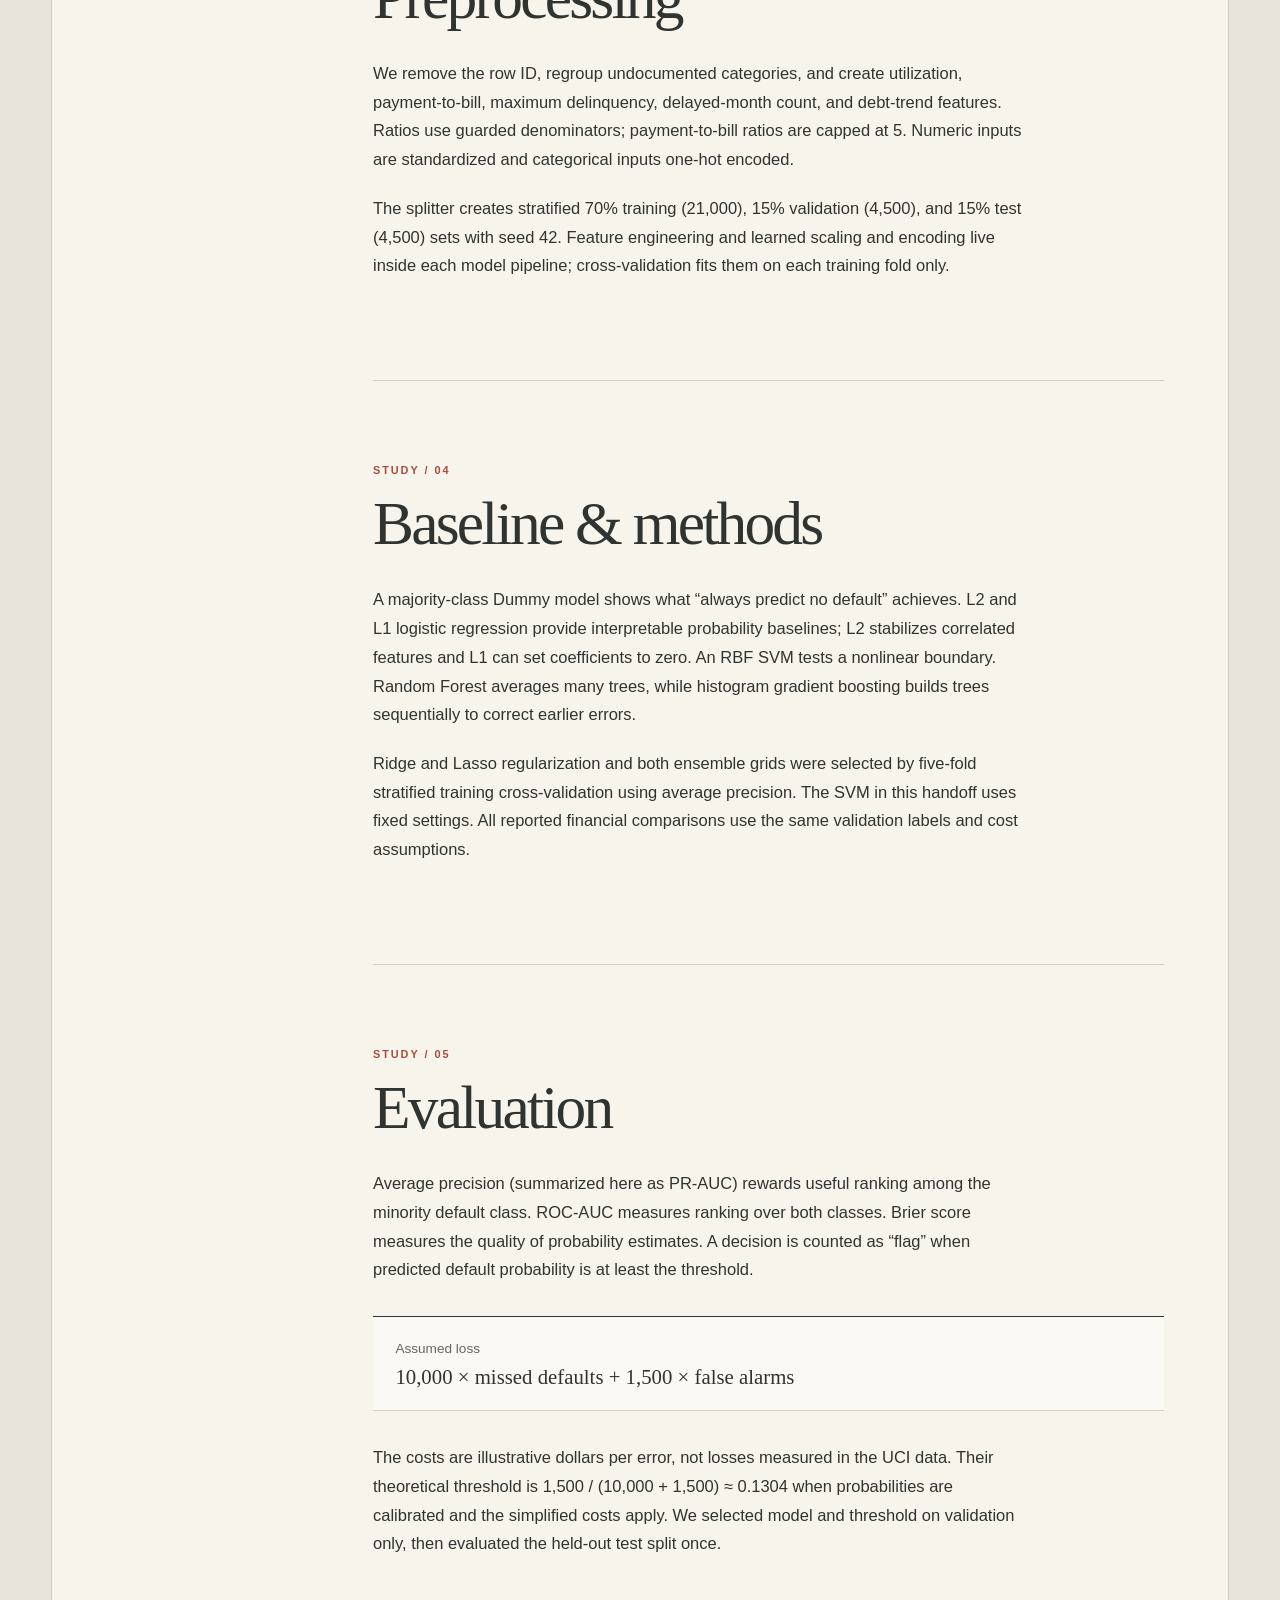
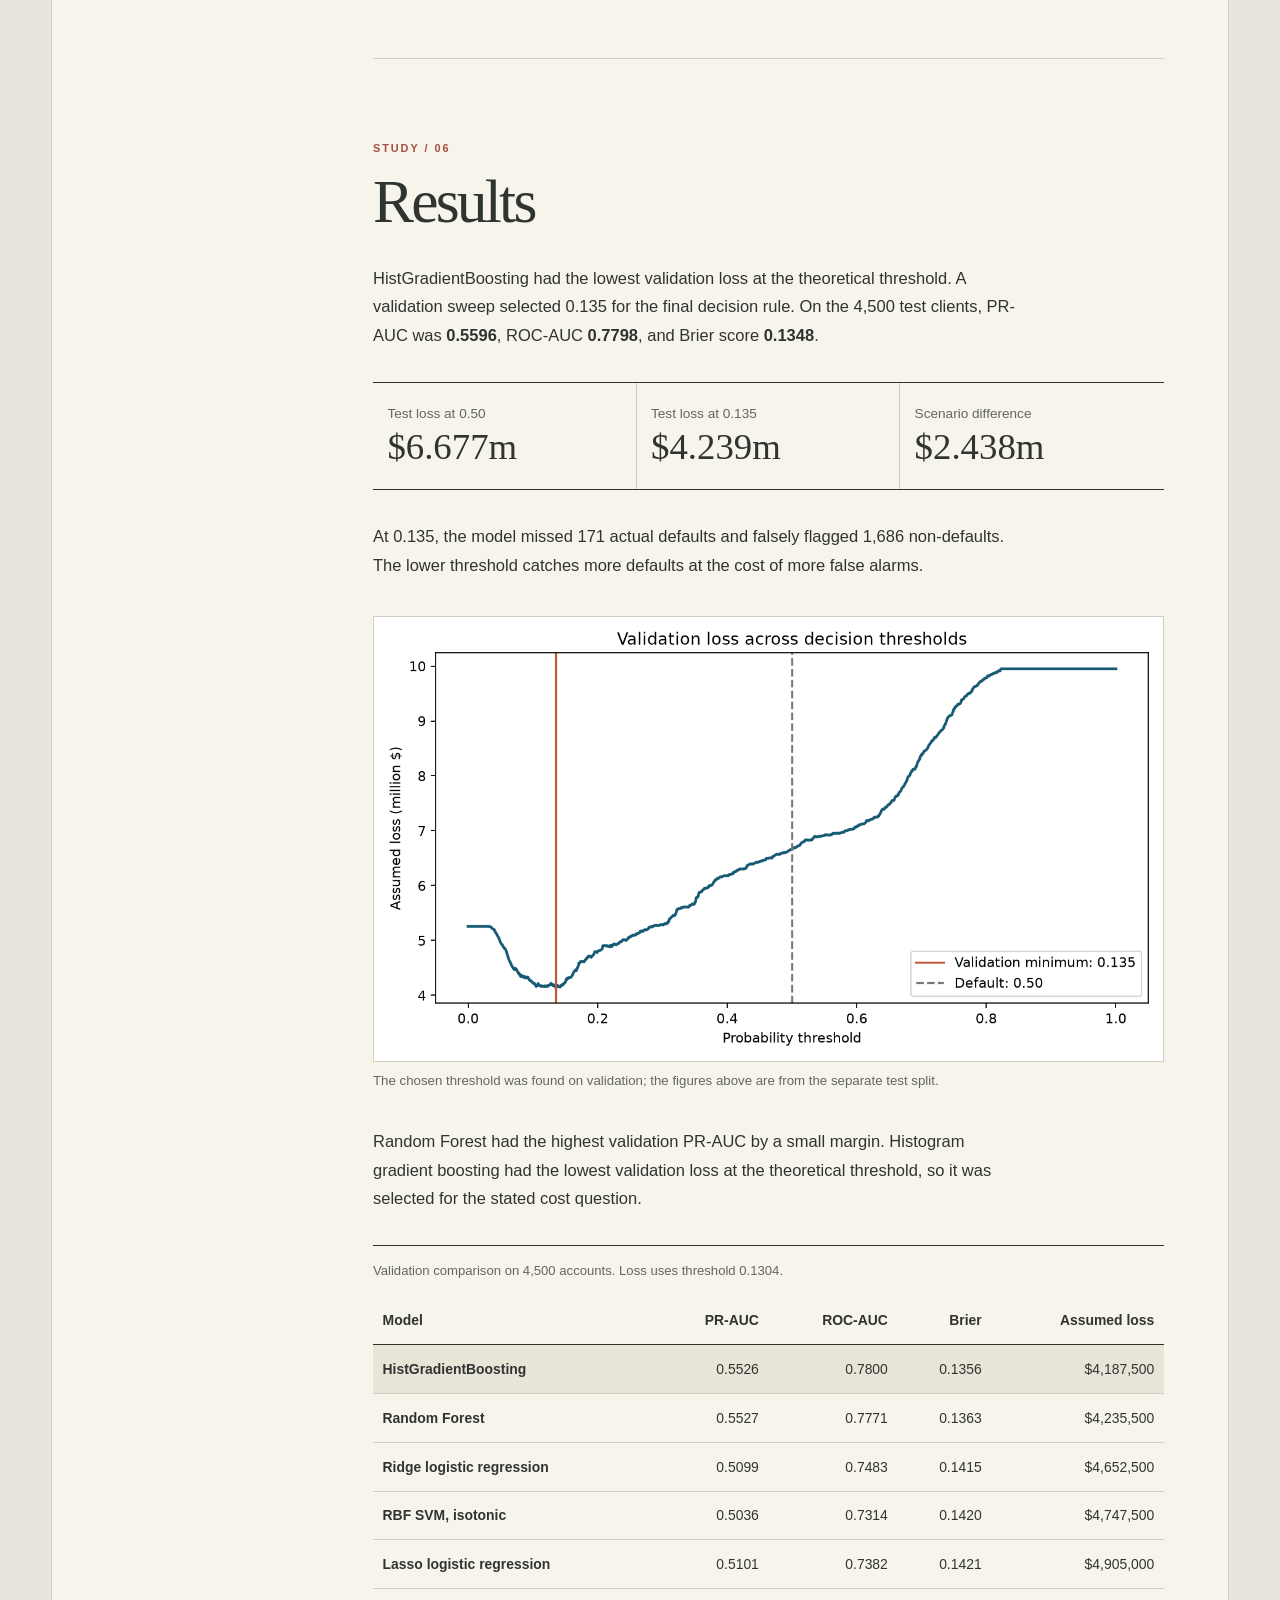
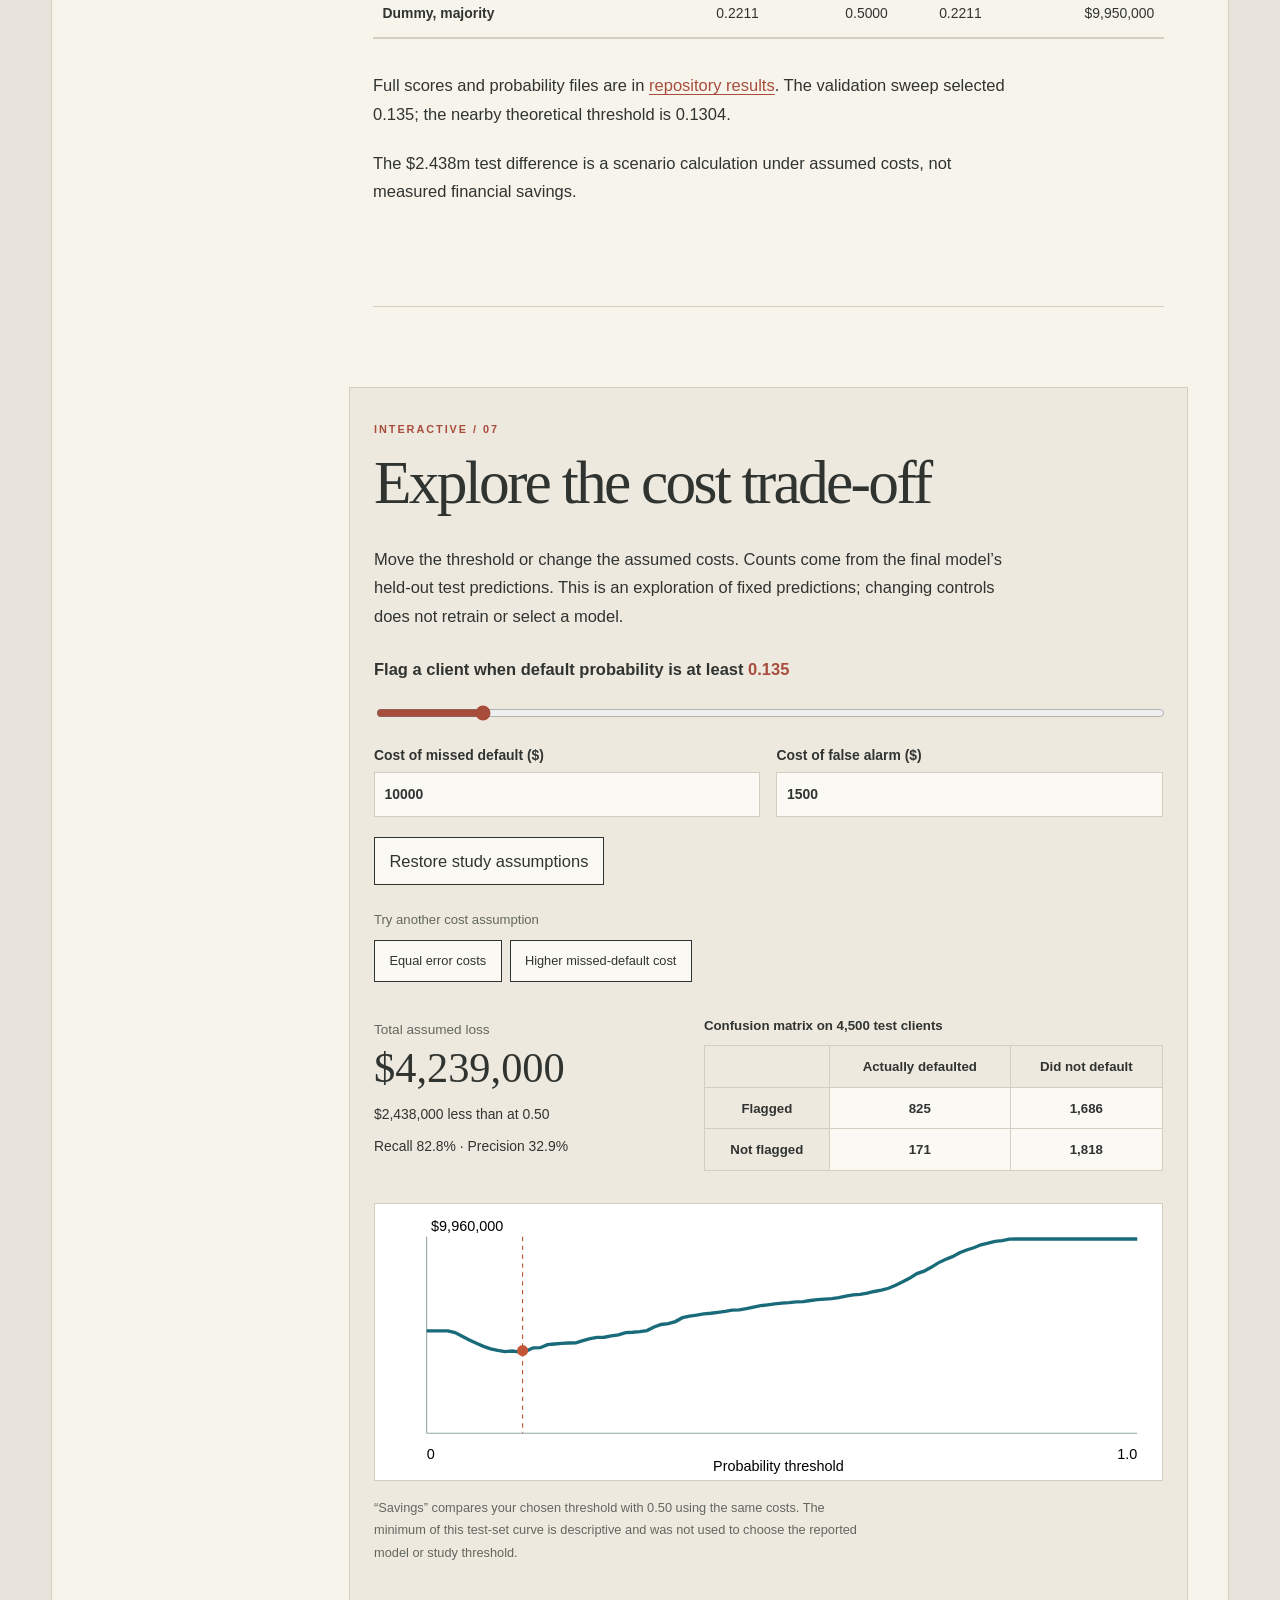
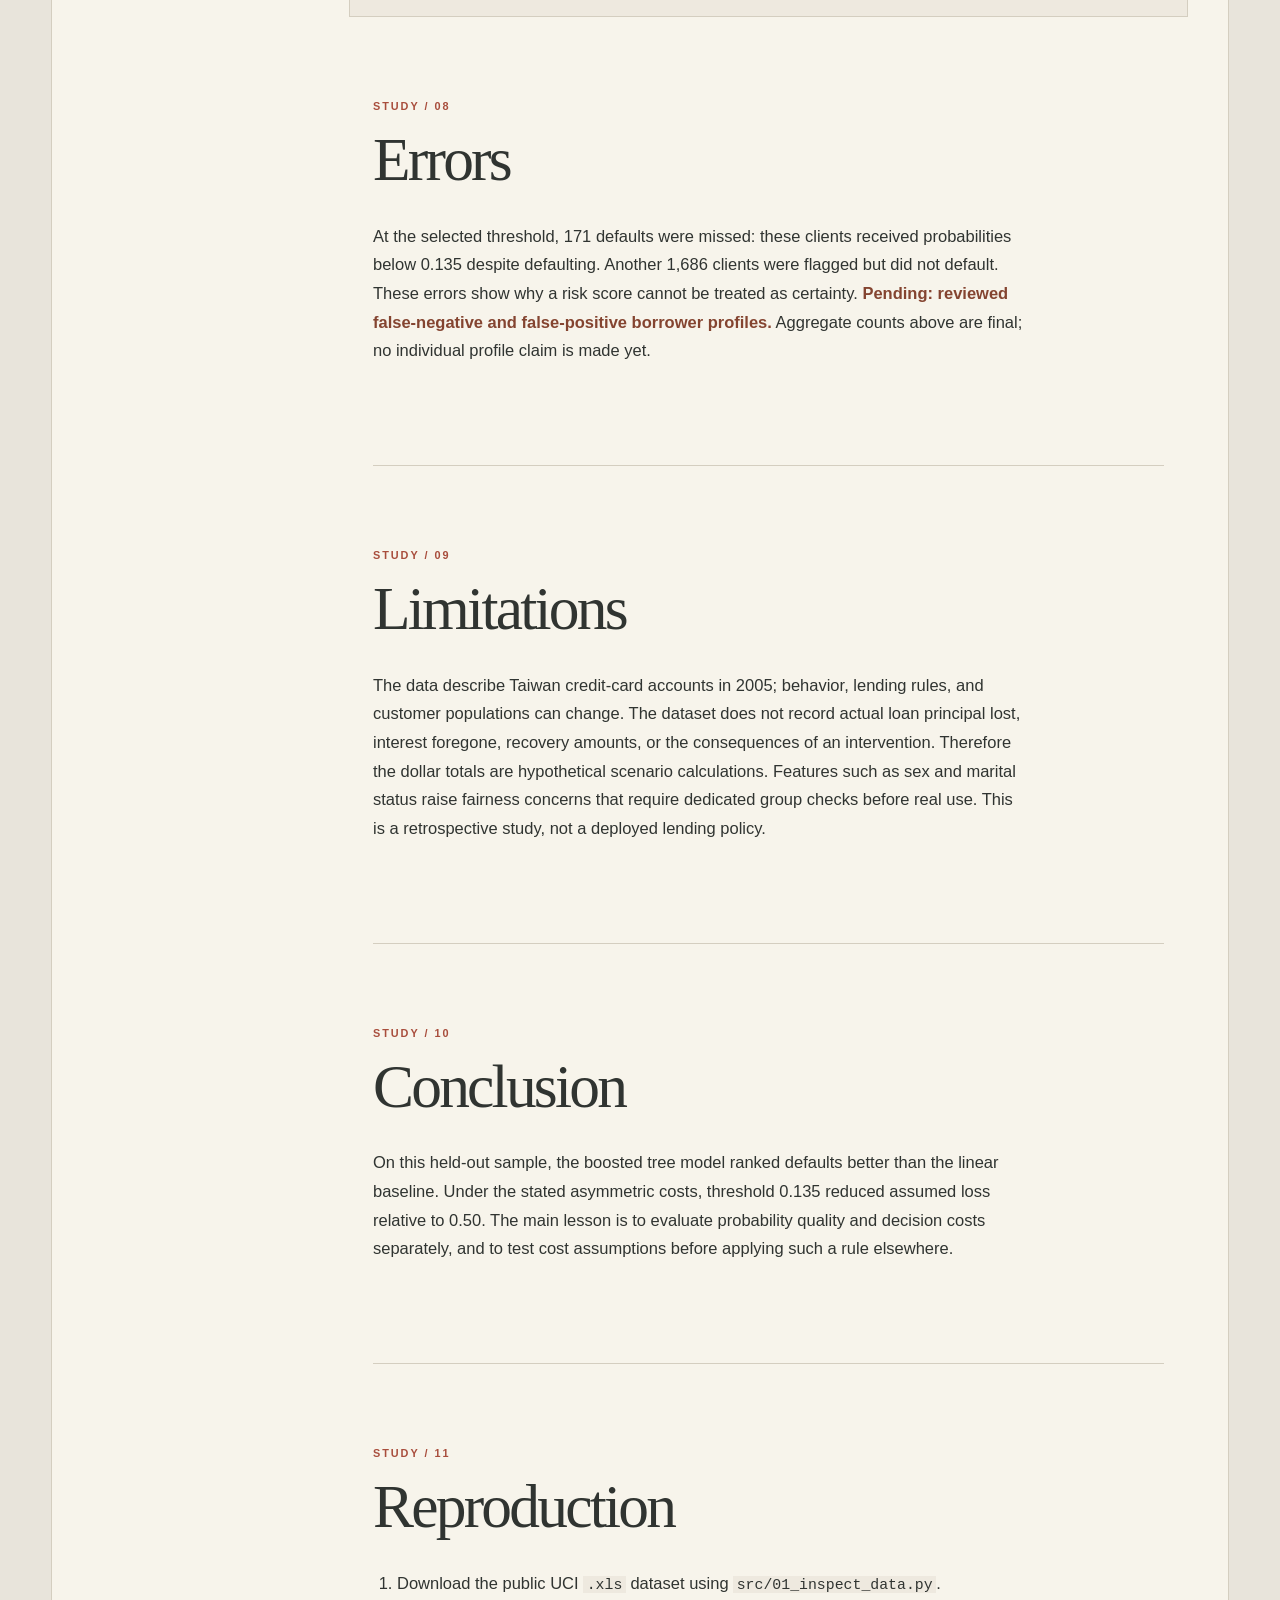
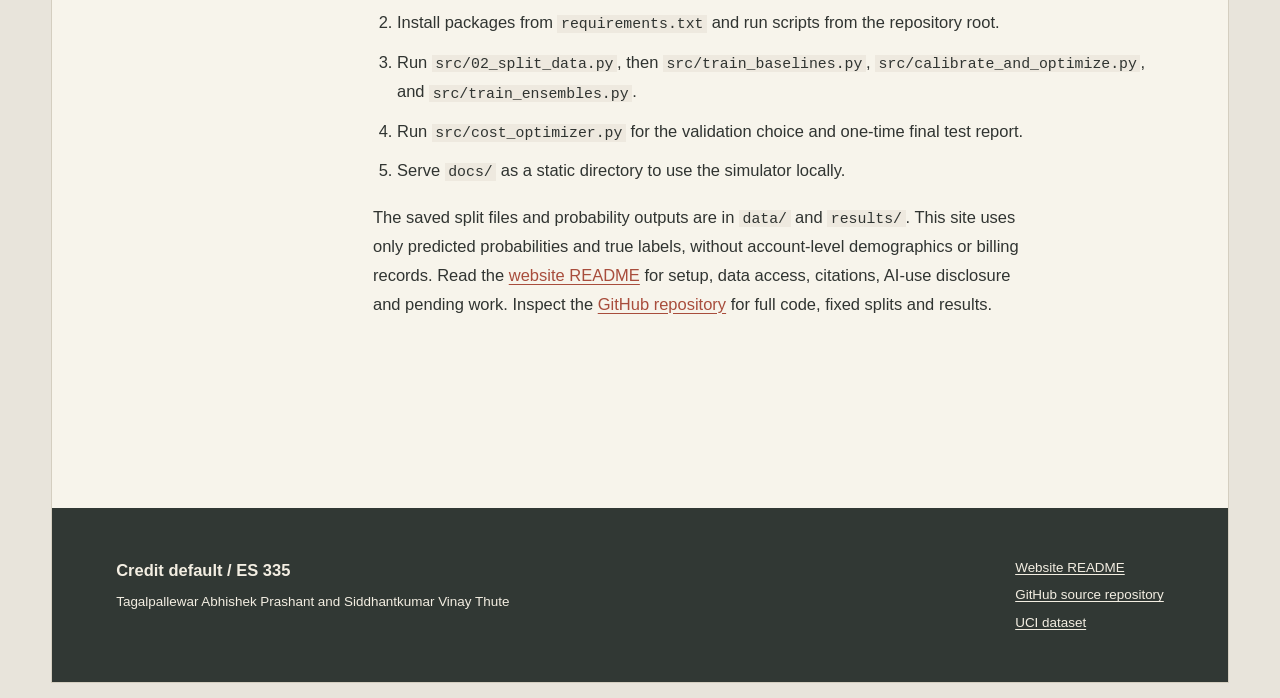
==== commit 209a3666: "Redesign site with illustrated research journal hero" ====
--- a/docs/index.html
+++ b/docs/index.html
@@ -11,9 +11,13 @@
 </head>
 <body>
   <a class="skip-link" href="#question">Skip to study</a>
-  <header class="masthead"><a class="brand" href="#top">Credit default / ES 335</a><nav aria-label="Main navigation"><a href="#question">Study</a><a href="#results">Evidence</a><a href="#simulator">Simulator</a><a href="#reproduce">Reproduce</a><a href="readme.html">README</a><a href="https://github.com/TagalpallewarAbhishek/credit-default-prediction">GitHub</a></nav><button class="theme-toggle" type="button" aria-label="Switch color theme">Dark mode</button></header>
+  <header class="masthead"><a class="brand" href="#top">Credit default<span>ES 335 / Research journal</span></a><div class="header-actions"><a class="header-link" href="readme.html">README</a><details class="nav-menu"><summary>Contents</summary><nav aria-label="Main navigation"><a href="#question">Question</a><a href="#data">Data</a><a href="#methods">Methods</a><a href="#results">Results</a><a href="#simulator">Simulator</a><a href="#reproduce">Reproduce</a><a href="https://github.com/TagalpallewarAbhishek/credit-default-prediction">GitHub</a></nav></details><button class="theme-toggle" type="button" aria-label="Switch color theme">Dark mode</button></div></header>
   <main id="top">
-    <section class="hero" aria-labelledby="hero-title"><div><p class="kicker">Cost-sensitive credit default prediction</p><h1 id="hero-title">What does a missed default cost?</h1><p class="lead">We compare six models on the same client accounts, then ask how a probability becomes a decision when two mistakes have different assumed costs.</p><a class="hero-link" href="#simulator">Explore the decision trade-off</a></div><div class="hero-diagram" aria-label="Model probability leads to a threshold and then a decision"><span>Client history</span><i>→</i><span>Default probability</span><i>→</i><strong>Decision threshold</strong></div></section>
+    <section class="hero" aria-labelledby="hero-title">
+      <img class="hero-art" src="assets/hero-ledger.webp" alt="" fetchpriority="high" decoding="async">
+      <div class="hero-copy"><p class="kicker">An ES 335 research journal</p><h1 id="hero-title">Credit<br>default.</h1><p class="hero-subtitle">The cost of a wrong call.</p><p class="lead">Six models estimate risk. One question turns probability into a decision: what should a missed default cost?</p><div class="hero-links"><a class="hero-link" href="#question">Read the study</a><a class="hero-link" href="#simulator">Explore costs</a></div></div>
+      <div class="hero-bottom"><span>30,000 client accounts</span><span>Six models compared</span><span>One cost-sensitive decision</span></div>
+    </section>
     <div class="page-grid"><aside class="contents"><p>On this page</p><a href="#question">Question</a><a href="#data">Data</a><a href="#preprocessing">Preprocessing</a><a href="#methods">Baseline & methods</a><a href="#evaluation">Evaluation</a><a href="#results">Results</a><a href="#simulator">Explore costs</a><a href="#errors">Errors</a><a href="#limitations">Limitations</a><a href="#conclusion">Conclusion</a><a href="#reproduce">Reproduction</a></aside><div class="story">
       <section id="question" class="chapter"><h2>Question</h2><p>Can payment history and account information estimate the probability that an existing client defaults next month? If missing a default is more costly than a false alarm, what threshold gives the lowest assumed loss?</p><p>One row is one client account observed after the September 2005 billing history. The target is default payment in the following month (1 = default). The model uses only demographics, credit limit, and billing and repayment information available at that point. It does not establish why a client defaulted.</p></section>
       <section id="data" class="chapter"><h2>Data</h2><p>The public <a href="https://archive.ics.uci.edu/dataset/350/default%2Bof%2Bcredit%2Bcard%2Bclients">UCI Default of Credit Card Clients dataset</a> contains 30,000 Taiwan credit-card clients, 23 predictors, and one binary target. About 22.12% defaulted. Important variables include credit limit, age, six repayment statuses, six bill amounts, and six payment amounts.</p><div class="figure-row"><figure><img src="assets/class_imbalance.png" alt="Training data: 77.88 percent did not default and 22.12 percent did." loading="lazy"><figcaption>Class balance in the training split.</figcaption></figure><figure><img src="assets/default_by_repayment_status.png" alt="Training default rate by most recent repayment status, with counts above each bar." loading="lazy"><figcaption>Recent payment delay is strongly associated with next-month default.</figcaption></figure></div><p>The source has no missing cells. Undocumented education codes 0, 5, and 6 are grouped as “other”; marriage code 0 is grouped likewise. Negative bill balances occur and are retained. The original file labels the newest repayment status <code>PAY_0</code>; our processed splits call it <code>PAY_1</code>.</p><figure class="wide-figure"><img src="assets/feature_correlation.png" alt="Correlation heatmap showing strong similarity among adjacent bill amounts and among repayment statuses." loading="lazy"><figcaption>Adjacent months are correlated, so regularization is useful for linear models.</figcaption></figure></section>
--- a/docs/style.css
+++ b/docs/style.css
@@ -1,122 +1,142 @@
 :root {
   color-scheme: light;
-  --paper: #e9eef0;
-  --surface: #f8faf9;
-  --ink: #172d3c;
-  --muted: #536875;
-  --line: #b9c9cf;
-  --accent: #315d73;
-  --brass: #a47a3d;
-  --hero: #132e41;
-  --hero-text: #f3f5f2;
-  --panel: #dce8eb;
-  --winner: #d6e6e7;
-  --notice: #f4e9dc;
-  --notice-ink: #74442d;
+  --outer: #e8e4db;
+  --paper: #f7f4eb;
+  --surface: #fbf9f3;
+  --hero-paper: #f7ead8;
+  --ink: #303431;
+  --muted: #62675f;
+  --line: #d4cec0;
+  --accent: #a84d3c;
+  --accent-soft: #eee0d2;
+  --panel: #eee9df;
+  --winner: #e9e4d8;
+  --notice: #f1e5d9;
+  --notice-ink: #844430;
+  --footer: #313834;
+  --footer-ink: #f3eee2;
 }
 
 html[data-theme="dark"] {
   color-scheme: dark;
-  --paper: #14232d;
-  --surface: #1d303b;
-  --ink: #e9efee;
-  --muted: #b4c5cb;
-  --line: #405763;
-  --accent: #a5ccd6;
-  --brass: #d1ad70;
-  --hero: #0c1b26;
-  --hero-text: #edf3ef;
-  --panel: #233e48;
-  --winner: #2c4b51;
-  --notice: #48372e;
-  --notice-ink: #f3d2ae;
+  --outer: #171c1a;
+  --paper: #222924;
+  --surface: #28312a;
+  --hero-paper: #252a25;
+  --ink: #f0eadd;
+  --muted: #bec3b8;
+  --line: #4d584e;
+  --accent: #df927b;
+  --accent-soft: #423631;
+  --panel: #2e382f;
+  --winner: #38443a;
+  --notice: #42352e;
+  --notice-ink: #f0c1a8;
+  --footer: #151b18;
+  --footer-ink: #eee7d9;
 }
 
 * { box-sizing: border-box; }
 html { scroll-behavior: smooth; }
-body { margin: 0; background: var(--paper); color: var(--ink); font: 17px/1.66 "Segoe UI", Arial, sans-serif; }
-a { color: var(--accent); text-underline-offset: .2em; }
+body { margin: 0; padding: 24px clamp(12px, 4vw, 72px); background: var(--outer); color: var(--ink); font: 16.5px/1.74 "Segoe UI", Arial, sans-serif; }
+a { color: var(--accent); text-underline-offset: .18em; }
 a:hover { text-decoration-thickness: 2px; }
-:focus-visible { outline: 3px solid var(--brass); outline-offset: 4px; }
-h1, h2, h3 { font-family: Georgia, "Times New Roman", serif; font-weight: 400; line-height: 1.13; }
-h1 { font-size: clamp(3.5rem, 7vw, 6.6rem); letter-spacing: -.05em; max-width: 11ch; margin: .2em 0 .34em; }
-h2 { font-size: clamp(2.25rem, 4vw, 3.4rem); letter-spacing: -.035em; margin: 0 0 .55em; }
-p { max-width: 70ch; }
-strong { font-weight: 680; }
-code { background: var(--panel); padding: .08rem .24rem; font-size: .91em; }
-li { margin-bottom: .65rem; }
-ol, ul { padding-left: 1.45rem; }
+:focus-visible { outline: 3px solid var(--accent); outline-offset: 4px; }
+h1, h2, h3 { font-family: Georgia, "Times New Roman", serif; font-weight: 400; line-height: 1.1; }
+h2 { font-size: clamp(2.7rem, 4.8vw, 4.4rem); letter-spacing: -.045em; margin: 0 0 .45em; }
+p { max-width: 71ch; }
+strong { font-weight: 700; }
+code { padding: .05rem .22rem; background: var(--panel); font-size: .9em; }
+li { margin-bottom: .6rem; }
+ol, ul { padding-left: 1.5rem; }
+.skip-link { position: absolute; top: -5rem; left: 1rem; z-index: 50; padding: .5rem .85rem; background: var(--ink); color: var(--paper); }
+.skip-link:focus { top: 1rem; }
 
-.skip-link { position: absolute; left: 1rem; top: -5rem; z-index: 30; padding: .55rem .85rem; background: var(--hero); color: var(--hero-text); }
-.skip-link:focus { top: 1rem; }
-.masthead { position: sticky; top: 0; z-index: 20; display: flex; align-items: center; justify-content: space-between; gap: 1rem; padding: .8rem max(4vw, 22px); background: var(--surface); border-bottom: 1px solid var(--line); }
-.brand { color: var(--ink); text-decoration: none; font: 600 1.1rem/1.2 Georgia, "Times New Roman", serif; white-space: nowrap; }
-.masthead nav { display: flex; align-items: center; gap: clamp(.6rem, 1.5vw, 1.5rem); flex-wrap: wrap; }
-.masthead nav a { color: var(--ink); text-decoration: none; font-size: .84rem; font-weight: 600; }
-.masthead nav a:hover { color: var(--accent); text-decoration: underline; }
-.theme-toggle { flex: none; padding: .38rem .7rem; border: 1px solid var(--line); background: var(--surface); color: var(--ink); font: 600 .8rem/1.2 "Segoe UI", Arial, sans-serif; cursor: pointer; }
-.theme-toggle::before { content: "◐"; display: inline-block; margin-right: .45rem; color: var(--brass); font-size: 1rem; vertical-align: -.05em; }
+.masthead, main, .site-footer { max-width: 1440px; margin-inline: auto; }
+.masthead { position: relative; z-index: 30; display: flex; align-items: center; justify-content: space-between; gap: 2rem; min-height: 83px; padding: 1rem clamp(22px, 3.3vw, 52px); background: var(--paper); border: 1px solid var(--line); border-bottom: 0; }
+.brand { display: inline-flex; align-items: baseline; gap: 1.1rem; color: var(--ink); text-decoration: none; font: 400 1.6rem/1 Georgia, "Times New Roman", serif; white-space: nowrap; }
+.brand span { color: var(--muted); font: 500 .72rem/1.2 "Segoe UI", Arial, sans-serif; letter-spacing: .08em; text-transform: uppercase; }
+.header-actions { display: flex; align-items: center; gap: 1.6rem; }
+.header-link, .nav-menu summary { color: var(--ink); font-size: .8rem; font-weight: 600; text-decoration: none; cursor: pointer; }
+.header-link:hover, .nav-menu summary:hover { color: var(--accent); }
+.nav-menu { position: relative; }
+.nav-menu summary { list-style: none; }
+.nav-menu summary::-webkit-details-marker { display: none; }
+.nav-menu summary::after { content: "☰"; margin-left: .55rem; font-size: .9rem; color: var(--accent); }
+.nav-menu[open] summary::after { content: "×"; font-size: 1.15rem; }
+.nav-menu nav { position: absolute; top: calc(100% + 1.3rem); right: -1rem; display: grid; min-width: 190px; padding: .7rem; background: var(--surface); border: 1px solid var(--line); box-shadow: 0 15px 35px #0002; }
+.nav-menu nav a { padding: .35rem .65rem; color: var(--ink); text-decoration: none; font-size: .84rem; }
+.nav-menu nav a:hover { color: var(--accent); background: var(--accent-soft); }
+.theme-toggle { flex: none; padding: .36rem .65rem; background: transparent; color: var(--ink); border: 1px solid var(--line); font: 600 .78rem/1.3 "Segoe UI", Arial, sans-serif; cursor: pointer; }
+.theme-toggle::before { content: "◐"; margin-right: .4rem; color: var(--accent); font-size: 1rem; vertical-align: -.05em; }
 .theme-toggle:hover { border-color: var(--accent); }
 
-.hero { min-height: 560px; display: grid; grid-template-columns: minmax(0, 1.7fr) minmax(245px, .65fr); align-items: end; gap: 4rem; padding: 5.5rem max(4vw, 22px) 4.5rem; background: var(--hero); color: var(--hero-text); border-bottom: 5px solid var(--brass); }
-.hero .kicker { color: #c6dadd; }
-.kicker { margin: 0; font-size: .94rem; font-weight: 650; }
-.lead { max-width: 640px; font-size: clamp(1.15rem, 1.8vw, 1.4rem); line-height: 1.52; }
-.hero-link { display: inline-block; margin-top: 1.1rem; color: var(--hero-text); font-weight: 700; text-decoration-color: var(--brass); text-decoration-thickness: 2px; }
-.hero-diagram { display: flex; flex-direction: column; align-items: flex-start; gap: .4rem; padding-left: 1.35rem; border-left: 2px solid var(--brass); font: 1.1rem/1.45 Georgia, "Times New Roman", serif; }
-.hero-diagram i { color: #d5b67d; font-style: normal; }
-.hero-diagram strong { color: #e3c58d; font-weight: 600; }
+main { overflow: hidden; background: var(--paper); border-left: 1px solid var(--line); border-right: 1px solid var(--line); }
+.hero { position: relative; display: grid; align-items: center; min-height: min(780px, 82vh); padding: clamp(5rem, 9vw, 9rem) clamp(32px, 6vw, 86px) 6rem; isolation: isolate; overflow: hidden; background: var(--hero-paper); border-top: 1px solid var(--line); border-bottom: 1px solid var(--line); }
+.hero-art { position: absolute; z-index: 0; inset: 0 0 0 auto; width: 58%; height: 100%; object-fit: cover; object-position: center; -webkit-mask-image: linear-gradient(to right, transparent, black 19%); mask-image: linear-gradient(to right, transparent, black 19%); }
+html[data-theme="dark"] .hero-art { filter: brightness(.6) saturate(.65); opacity: .7; }
+.hero-copy { position: relative; z-index: 1; max-width: min(58%, 660px); padding-bottom: 1.2rem; }
+.hero .kicker { max-width: 540px; padding-top: .7rem; border-top: 1px solid var(--muted); color: var(--muted); font-size: .69rem; font-weight: 700; letter-spacing: .19em; text-transform: uppercase; }
+.hero h1 { margin: .38em 0 .15em; font: 400 clamp(5rem, 10.7vw, 10.5rem)/.86 Georgia, "Times New Roman", serif; letter-spacing: -.085em; }
+.hero-subtitle { margin: .6rem 0 2rem; font: 400 clamp(1.25rem, 2vw, 1.8rem)/1.3 Georgia, "Times New Roman", serif; letter-spacing: .02em; }
+.hero .lead { max-width: 450px; font-size: 1rem; line-height: 1.65; }
+.hero-links { display: flex; flex-wrap: wrap; gap: 1.5rem; margin-top: 2.1rem; }
+.hero-link { display: inline-block; padding-bottom: .35rem; border-bottom: 1px solid var(--line); color: var(--ink); text-decoration: none; font-size: .85rem; font-weight: 650; }
+.hero-link::after { content: "↗"; margin-left: .8rem; color: var(--accent); }
+.hero-link:hover { border-color: var(--accent); }
+.hero-bottom { position: absolute; z-index: 1; right: clamp(32px, 6vw, 86px); bottom: 0; left: clamp(32px, 6vw, 86px); display: flex; gap: 2rem; justify-content: space-between; padding: 1.1rem 0; border-top: 1px solid var(--line); color: var(--muted); font-size: .68rem; letter-spacing: .12em; text-transform: uppercase; }
 
-.page-grid { display: grid; grid-template-columns: 190px minmax(0, 900px); gap: clamp(2rem, 5vw, 5rem); max-width: 1240px; margin: auto; padding: 4.5rem max(4vw, 22px); }
-.contents { position: sticky; top: 6rem; align-self: start; display: flex; flex-direction: column; gap: .35rem; border-left: 1px solid var(--line); padding-left: 1.1rem; font-size: .83rem; }
-.contents p { margin: 0 0 .55rem; font-weight: 750; color: var(--ink); }
+.page-grid { display: grid; grid-template-columns: 180px minmax(0, 900px); gap: clamp(2.5rem, 6vw, 6rem); max-width: 1280px; margin: 0 auto; padding: clamp(4rem, 7vw, 7rem) clamp(28px, 5vw, 72px); }
+.contents { position: sticky; top: 2rem; align-self: start; display: flex; flex-direction: column; gap: .3rem; padding-top: .8rem; border-top: 1px solid var(--ink); font-size: .82rem; }
+.contents p { margin: 0 0 .8rem; font: 400 1.1rem Georgia, "Times New Roman", serif; }
 .contents a { padding: .1rem 0; color: var(--muted); text-decoration: none; }
-.contents a:hover, .contents a:focus-visible { color: var(--accent); text-decoration: underline; }
-.story { min-width: 0; }
-.chapter { padding: 0 0 4.1rem; margin: 0 0 4.1rem; border-bottom: 1px solid var(--line); scroll-margin-top: 6rem; }
-.chapter:last-child { border: 0; margin-bottom: 0; }
+.contents a:hover { color: var(--accent); text-decoration: underline; }
+.story { min-width: 0; counter-reset: chapter; }
+.chapter { counter-increment: chapter; padding: 0 0 5rem; margin: 0 0 5rem; border-bottom: 1px solid var(--line); scroll-margin-top: 2rem; }
+.chapter::before { content: "STUDY / " counter(chapter, decimal-leading-zero); display: block; margin-bottom: .65rem; color: var(--accent); font-size: .68rem; font-weight: 700; letter-spacing: .18em; }
+.chapter:last-child { margin-bottom: 0; border: 0; }
 .chapter p { margin: 0 0 1.25rem; }
-.chapter > h2 { padding-left: 1.1rem; border-left: 3px solid var(--brass); }
-.figure-row { display: grid; grid-template-columns: 1fr 1fr; gap: 1.2rem; margin: 2.1rem 0; }
+.figure-row { display: grid; grid-template-columns: 1fr 1fr; gap: 1.3rem; margin: 2.3rem 0; }
 figure, .wide-figure { margin: 0; }
-figure img { display: block; width: 100%; height: auto; border: 1px solid var(--line); background: #fff; }
-figcaption { color: var(--muted); font-size: .85rem; line-height: 1.45; margin-top: .55rem; }
-.wide-figure { margin: 2.1rem 0; }
-.formula { display: flex; flex-direction: column; gap: .15rem; margin: 2rem 0; padding: 1.1rem 1.35rem; background: var(--surface); border-left: 4px solid var(--brass); }
-.formula span, .result-band span, .sim-total span { color: var(--muted); font-size: .9rem; }
-.formula strong { font-size: 1.18rem; }
-.result-band { display: grid; grid-template-columns: repeat(3, 1fr); margin: 2rem 0; border-top: 2px solid var(--ink); border-bottom: 2px solid var(--ink); }
-.result-band div { padding: 1.15rem .9rem; border-right: 1px solid var(--line); }
+figure img { display: block; width: 100%; height: auto; background: #fff; border: 1px solid var(--line); }
+figcaption { margin-top: .55rem; color: var(--muted); font-size: .83rem; line-height: 1.48; }
+.wide-figure { margin: 2.3rem 0; }
+.formula { display: flex; flex-direction: column; gap: .15rem; margin: 2rem 0; padding: 1.25rem 1.4rem; background: var(--surface); border-top: 1px solid var(--ink); border-bottom: 1px solid var(--line); }
+.formula span, .result-band span, .sim-total span { color: var(--muted); font-size: .85rem; }
+.formula strong { font: 400 1.3rem/1.3 Georgia, "Times New Roman", serif; }
+.result-band { display: grid; grid-template-columns: repeat(3, 1fr); margin: 2rem 0; border-top: 1px solid var(--ink); border-bottom: 1px solid var(--ink); }
+.result-band div { padding: 1.2rem .9rem; border-right: 1px solid var(--line); }
 .result-band div:last-child { border-right: 0; }
 .result-band span, .result-band strong { display: block; }
-.result-band strong { font: 400 clamp(1.4rem, 3vw, 2.25rem)/1.25 Georgia, "Times New Roman", serif; font-variant-numeric: tabular-nums; }
-.table-scroll { max-width: 100%; overflow-x: auto; margin: 2rem 0; border: 1px solid var(--line); background: var(--surface); }
-.results-table { width: 100%; min-width: 650px; border-collapse: collapse; font-size: .89rem; font-variant-numeric: tabular-nums; }
-.results-table caption { padding: .85rem; color: var(--muted); text-align: left; font-size: .82rem; }
-.results-table th, .results-table td { padding: .76rem .65rem; border-bottom: 1px solid var(--line); text-align: right; }
+.result-band strong { font: 400 clamp(1.5rem, 3vw, 2.3rem)/1.2 Georgia, "Times New Roman", serif; font-variant-numeric: tabular-nums; }
+.table-scroll { max-width: 100%; overflow-x: auto; margin: 2rem 0; border-top: 1px solid var(--ink); border-bottom: 1px solid var(--line); }
+.results-table { width: 100%; min-width: 650px; border-collapse: collapse; font-size: .87rem; font-variant-numeric: tabular-nums; }
+.results-table caption { padding: .85rem 0; color: var(--muted); text-align: left; font-size: .82rem; }
+.results-table th, .results-table td { padding: .74rem .6rem; border-bottom: 1px solid var(--line); text-align: right; }
 .results-table th:first-child { text-align: left; }
-.results-table thead th { border-bottom: 2px solid var(--ink); }
+.results-table thead th { border-bottom: 1px solid var(--ink); }
 .results-table tbody th { font-weight: 550; }
 .results-table .winner { background: var(--winner); }
 .results-table .winner th { font-weight: 750; }
 
-.simulator { margin-left: -1.4rem; margin-right: -1.4rem; padding: 2.25rem 1.4rem; background: var(--panel); border: 1px solid var(--line); }
+.simulator { margin-inline: -1.5rem; padding: 2rem 1.5rem; background: var(--panel); border: 1px solid var(--line); }
+.simulator::before { content: "INTERACTIVE / " counter(chapter, decimal-leading-zero); }
 .controls { display: grid; gap: 1.25rem; margin-top: 1.5rem; }
 .controls > label { font-weight: 650; }
 .controls output { color: var(--accent); font-variant-numeric: tabular-nums; }
 input[type="range"] { width: 100%; accent-color: var(--accent); }
 .cost-controls { display: grid; grid-template-columns: 1fr 1fr; gap: 1rem; }
-.cost-controls label { font-size: .9rem; font-weight: 650; }
-.cost-controls input { display: block; width: 100%; margin-top: .25rem; padding: .55rem .65rem; border: 1px solid var(--line); background: var(--surface); color: var(--ink); font: inherit; }
-button { justify-self: start; padding: .55rem .9rem; border: 1px solid var(--accent); background: var(--surface); color: var(--ink); font: inherit; cursor: pointer; }
-button:hover { background: var(--accent); color: var(--surface); }
-.presets { display: flex; align-items: center; gap: .5rem; flex-wrap: wrap; }
-.presets span { width: 100%; color: var(--muted); font-size: .85rem; }
-.presets button { font-size: .82rem; }
+.cost-controls label { font-size: .87rem; font-weight: 650; }
+.cost-controls input { display: block; width: 100%; margin-top: .25rem; padding: .6rem; border: 1px solid var(--line); background: var(--surface); color: var(--ink); font: inherit; }
+button { justify-self: start; padding: .55rem .9rem; border: 1px solid var(--ink); background: var(--surface); color: var(--ink); font: inherit; cursor: pointer; }
+button:hover { background: var(--ink); color: var(--surface); }
+.presets { display: flex; align-items: center; gap: .5rem; flex-wrap: wrap; margin-top: 1.5rem; }
+.presets span { width: 100%; color: var(--muted); font-size: .82rem; }
+.presets button { font-size: .8rem; }
 .sim-results { display: grid; grid-template-columns: 1fr 1.5fr; gap: 1.5rem; margin: 2rem 0; }
 .sim-total strong { display: block; font: 400 2.65rem/1.2 Georgia, "Times New Roman", serif; font-variant-numeric: tabular-nums; }
-.sim-total p { font-size: .88rem; margin: .5rem 0; }
-.matrix { width: 100%; border-collapse: collapse; font-size: .85rem; text-align: center; }
+.sim-total p { margin: .5rem 0; font-size: .87rem; }
+.matrix { width: 100%; border-collapse: collapse; font-size: .83rem; text-align: center; }
 .matrix caption { margin-bottom: .5rem; text-align: left; font-weight: 650; }
 .matrix th, .matrix td { padding: .55rem; border: 1px solid var(--line); }
 .matrix th { font-weight: 600; }
@@ -125,45 +145,55 @@
 #cost-chart { display: block; width: 100%; height: auto; }
 .small-note { margin-top: 1rem !important; color: var(--muted); font-size: .8rem; }
 .pending-inline, .pending strong { color: var(--notice-ink); font-weight: 750; }
-.pending { margin: 1.5rem 0; padding: 1rem 1.2rem; background: var(--notice); border-left: 4px solid var(--notice-ink); }
+.pending { margin: 1.5rem 0; padding: 1rem 1.2rem; background: var(--notice); border-left: 3px solid var(--notice-ink); }
 .pending p { margin: .35rem 0 0; }
 
-.site-footer { display: flex; justify-content: space-between; gap: 2rem; padding: 2.7rem max(4vw, 22px); background: var(--hero); color: var(--hero-text); }
-.site-footer p { margin: .35rem 0 0; font-size: .85rem; }
+.site-footer { display: flex; justify-content: space-between; gap: 2rem; padding: 3rem clamp(28px, 5vw, 72px); background: var(--footer); color: var(--footer-ink); border: 1px solid var(--line); border-top: 0; }
+.site-footer p { margin: .35rem 0 0; font-size: .84rem; }
 .site-footer > div:last-child { display: flex; flex-direction: column; gap: .25rem; }
-.site-footer a { color: #c9dfe2; font-size: .86rem; }
-.readme-page { max-width: 900px; margin: 0 auto; padding: 4.5rem max(4vw, 22px); }
+.site-footer a { color: var(--footer-ink); font-size: .84rem; }
+.readme-page { max-width: 1440px; padding: 5rem max(5vw, 28px); }
+.readme-intro, .readme-page .chapter { max-width: 850px; margin-inline: auto; }
 .readme-intro { margin-bottom: 4rem; }
-.readme-intro .kicker { color: var(--accent); }
-.readme-intro h1 { font-size: clamp(3.5rem, 7vw, 6rem); }
-.readme-page .chapter { margin-bottom: 3.5rem; padding-bottom: 3.5rem; }
-.readme-page pre { overflow-x: auto; padding: 1.4rem; background: var(--hero); color: var(--hero-text); line-height: 1.55; font-size: .85rem; }
+.readme-intro .kicker { color: var(--accent); font-size: .7rem; font-weight: 700; letter-spacing: .16em; text-transform: uppercase; }
+.readme-intro h1 { margin: .25em 0; font: 400 clamp(4rem, 8vw, 7rem)/1 Georgia, "Times New Roman", serif; letter-spacing: -.07em; }
+.readme-page { counter-reset: readme; }
+.readme-page .chapter { counter-increment: readme; margin-bottom: 3.5rem; padding-bottom: 3.5rem; }
+.readme-page .chapter::before { content: "README / " counter(readme, decimal-leading-zero); }
+.readme-page pre { overflow-x: auto; padding: 1.4rem; background: var(--footer); color: var(--footer-ink); line-height: 1.55; font-size: .85rem; }
 .readme-page pre code { padding: 0; background: none; color: inherit; }
-.readme-page li { max-width: 70ch; }
 
-@media (max-width: 900px) {
-  .masthead { flex-wrap: wrap; }
-  .masthead nav { order: 3; width: 100%; }
-  .hero { grid-template-columns: 1fr; gap: 2.5rem; min-height: auto; padding-top: 4rem; }
-  .hero-diagram { flex-direction: row; flex-wrap: wrap; align-items: center; }
-  .page-grid { grid-template-columns: 1fr; }
-  .contents { position: static; flex-direction: row; flex-wrap: wrap; gap: .45rem 1rem; border-left: 0; border-bottom: 1px solid var(--line); padding: 0 0 1rem; }
-  .contents p { width: 100%; margin: 0; }
-  .simulator { margin-left: 0; margin-right: 0; }
+@media (max-width: 950px) {
+  .hero { min-height: 690px; }
+  .hero-copy { max-width: 63%; }
+  .hero h1 { font-size: clamp(5rem, 10.5vw, 8rem); }
+  .page-grid { grid-template-columns: 150px minmax(0, 1fr); gap: 3rem; }
 }
 
-@media (max-width: 600px) {
-  body { font-size: 16px; }
-  .masthead nav { gap: .5rem 1rem; }
-  .hero { padding-bottom: 3rem; }
+@media (max-width: 720px) {
+  body { padding: 0; font-size: 16px; }
+  .masthead { min-height: 72px; border-left: 0; border-right: 0; }
+  .brand { font-size: 1.3rem; }
+  .brand span { display: none; }
+  .header-actions { gap: .8rem; }
+  .header-link { display: none; }
+  .hero { display: grid; min-height: 0; padding: 4.5rem 26px 0; }
+  .hero-copy { grid-row: 1; max-width: 100%; padding: 0; }
+  .hero h1 { font-size: clamp(4.8rem, 15vw, 7.5rem); }
+  .hero-art { position: relative; z-index: 0; grid-row: 2; width: calc(100% + 52px); height: auto; max-height: 470px; margin: 1rem -26px 0; object-fit: cover; object-position: center; -webkit-mask-image: none; mask-image: none; }
+  .hero-bottom { position: relative; right: auto; bottom: auto; left: auto; grid-row: 3; flex-wrap: wrap; justify-content: flex-start; gap: .5rem 1.3rem; padding: 1.2rem 0; }
+  .page-grid { grid-template-columns: 1fr; padding: 4rem 26px; }
+  .contents { position: static; flex-direction: row; flex-wrap: wrap; gap: .4rem 1rem; }
+  .contents p { width: 100%; margin-bottom: .25rem; }
+  .chapter { padding-bottom: 3.7rem; margin-bottom: 3.7rem; }
   .figure-row, .sim-results, .cost-controls, .result-band { grid-template-columns: 1fr; }
   .result-band div { border-right: 0; border-bottom: 1px solid var(--line); }
   .result-band div:last-child { border-bottom: 0; }
-  .simulator { padding: 1.25rem; }
+  .simulator { margin-inline: 0; padding: 1.2rem; }
   .matrix { font-size: .72rem; }
-  .matrix th, .matrix td { padding: .35rem; }
+  .matrix th, .matrix td { padding: .32rem; }
   .site-footer { flex-direction: column; }
-  .readme-page { padding-top: 2.5rem; }
+  .readme-page { padding: 4rem 26px; }
 }
 
 @media (prefers-reduced-motion: reduce) { html { scroll-behavior: auto; } }
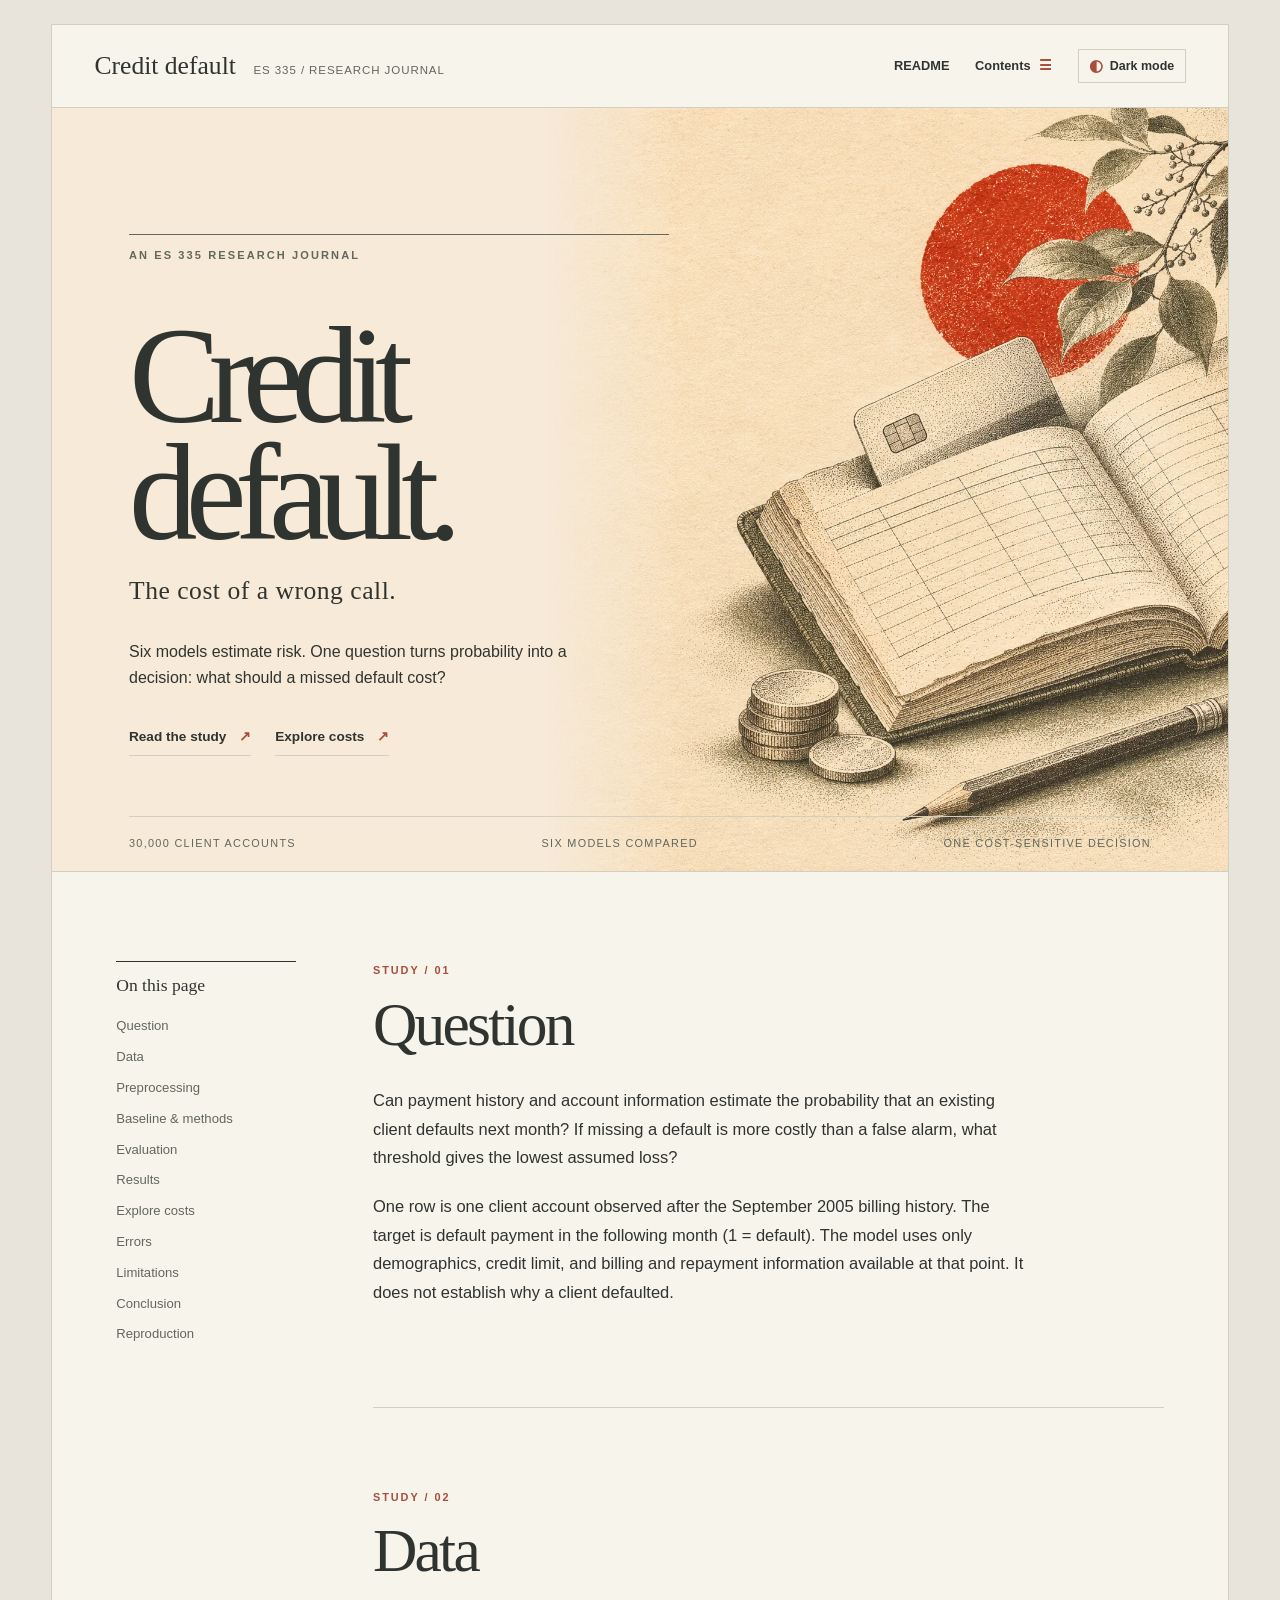
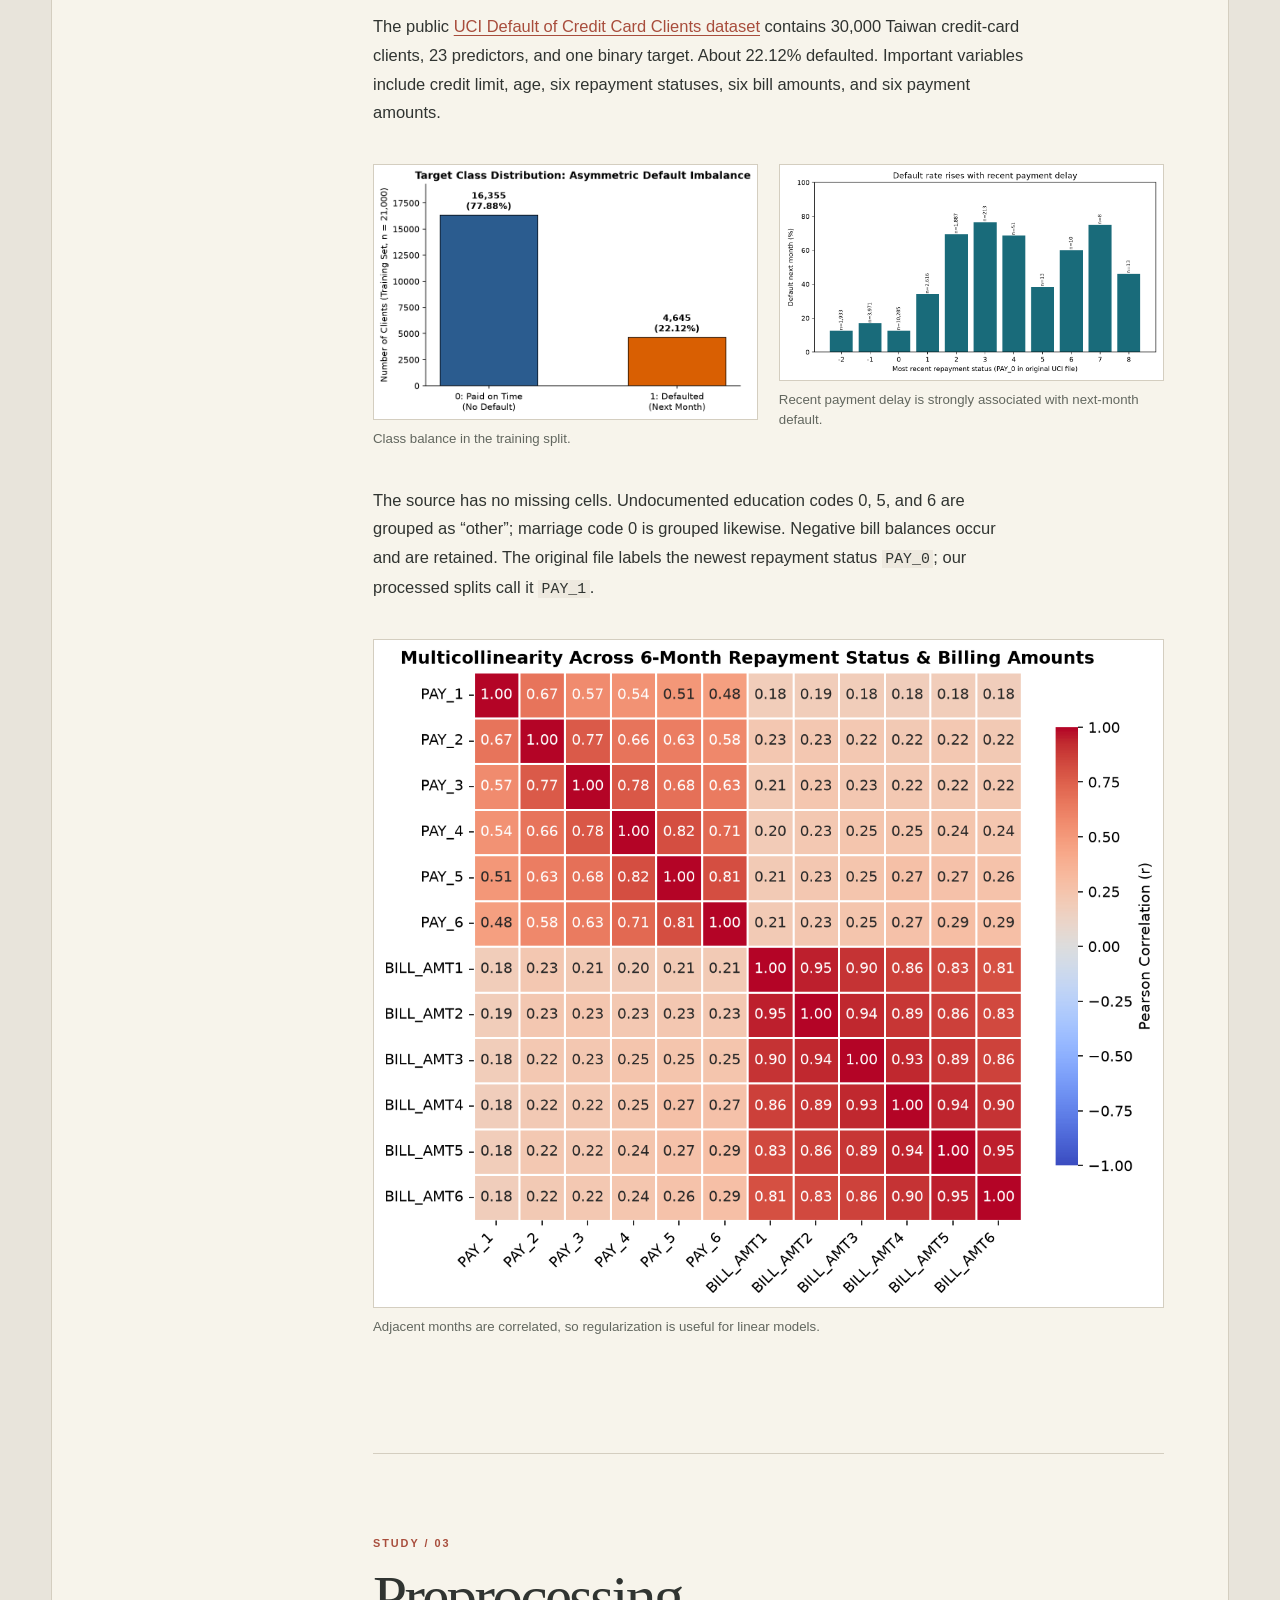
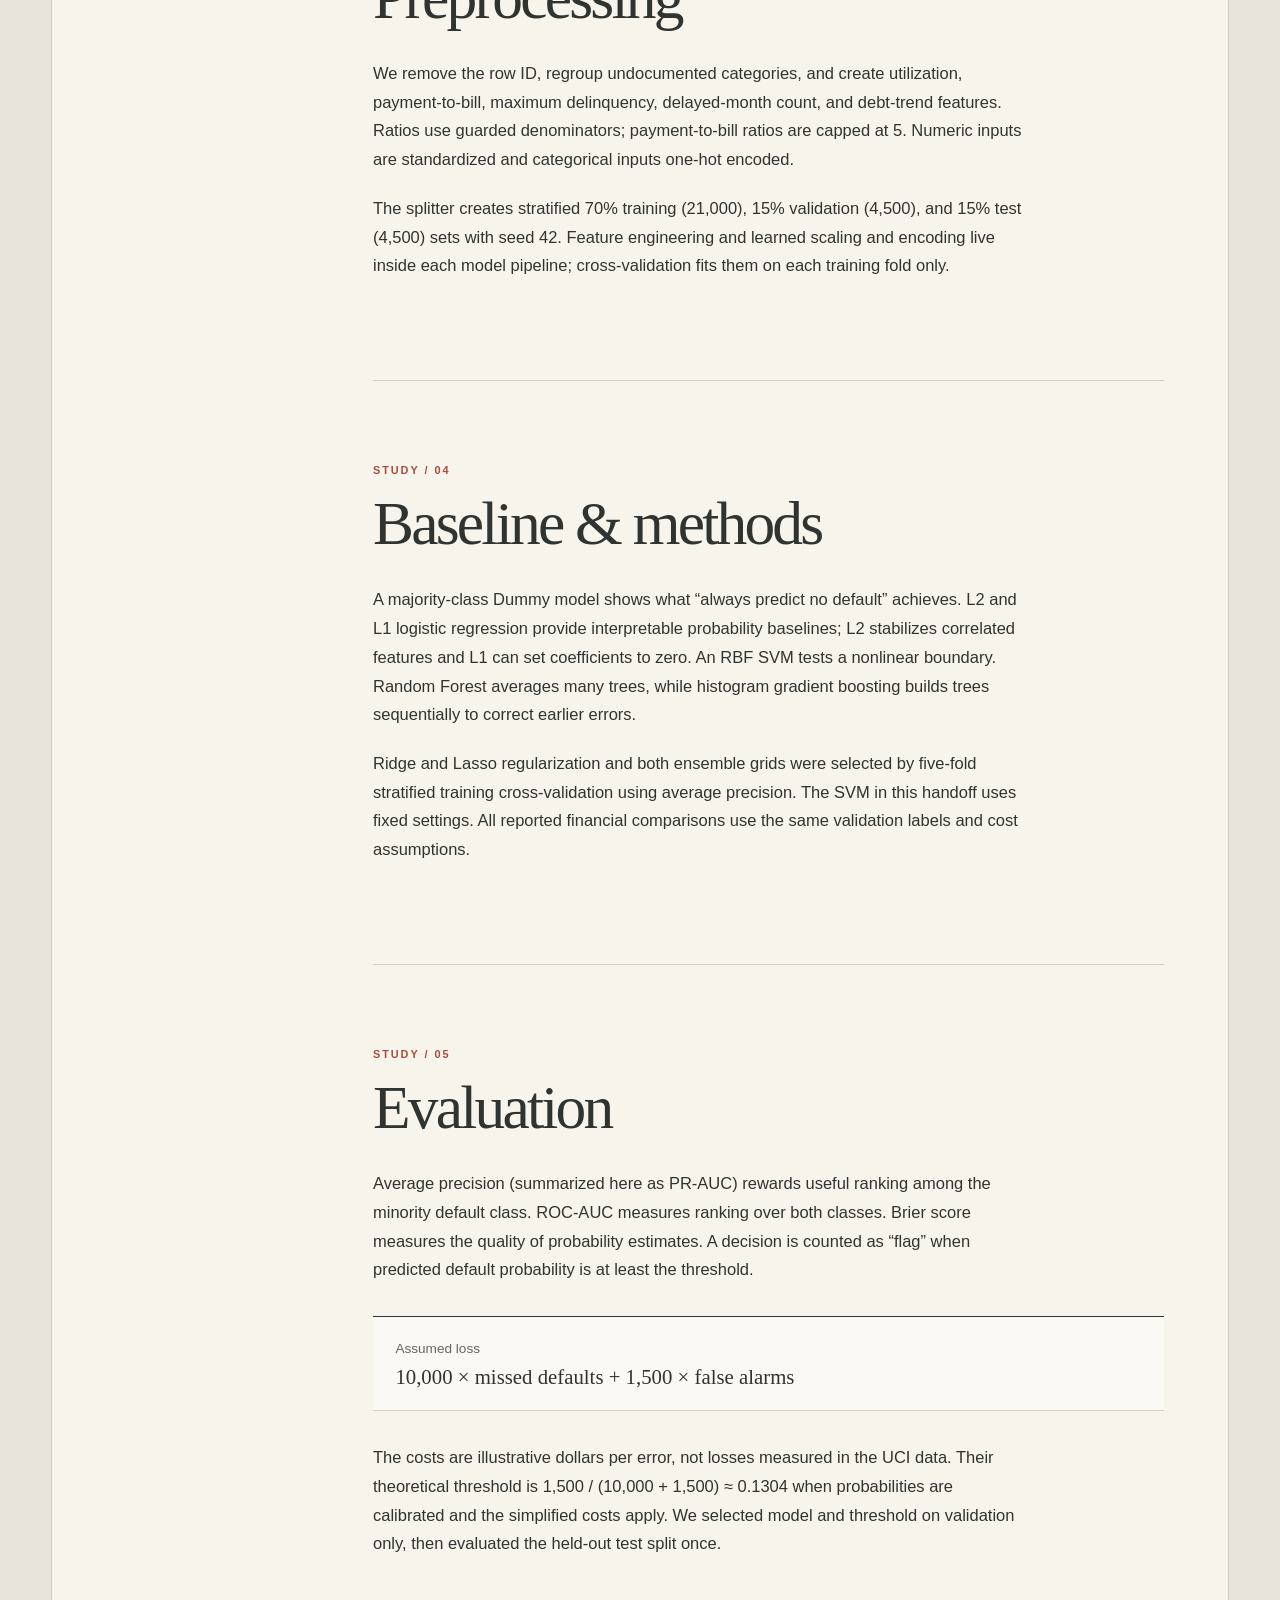
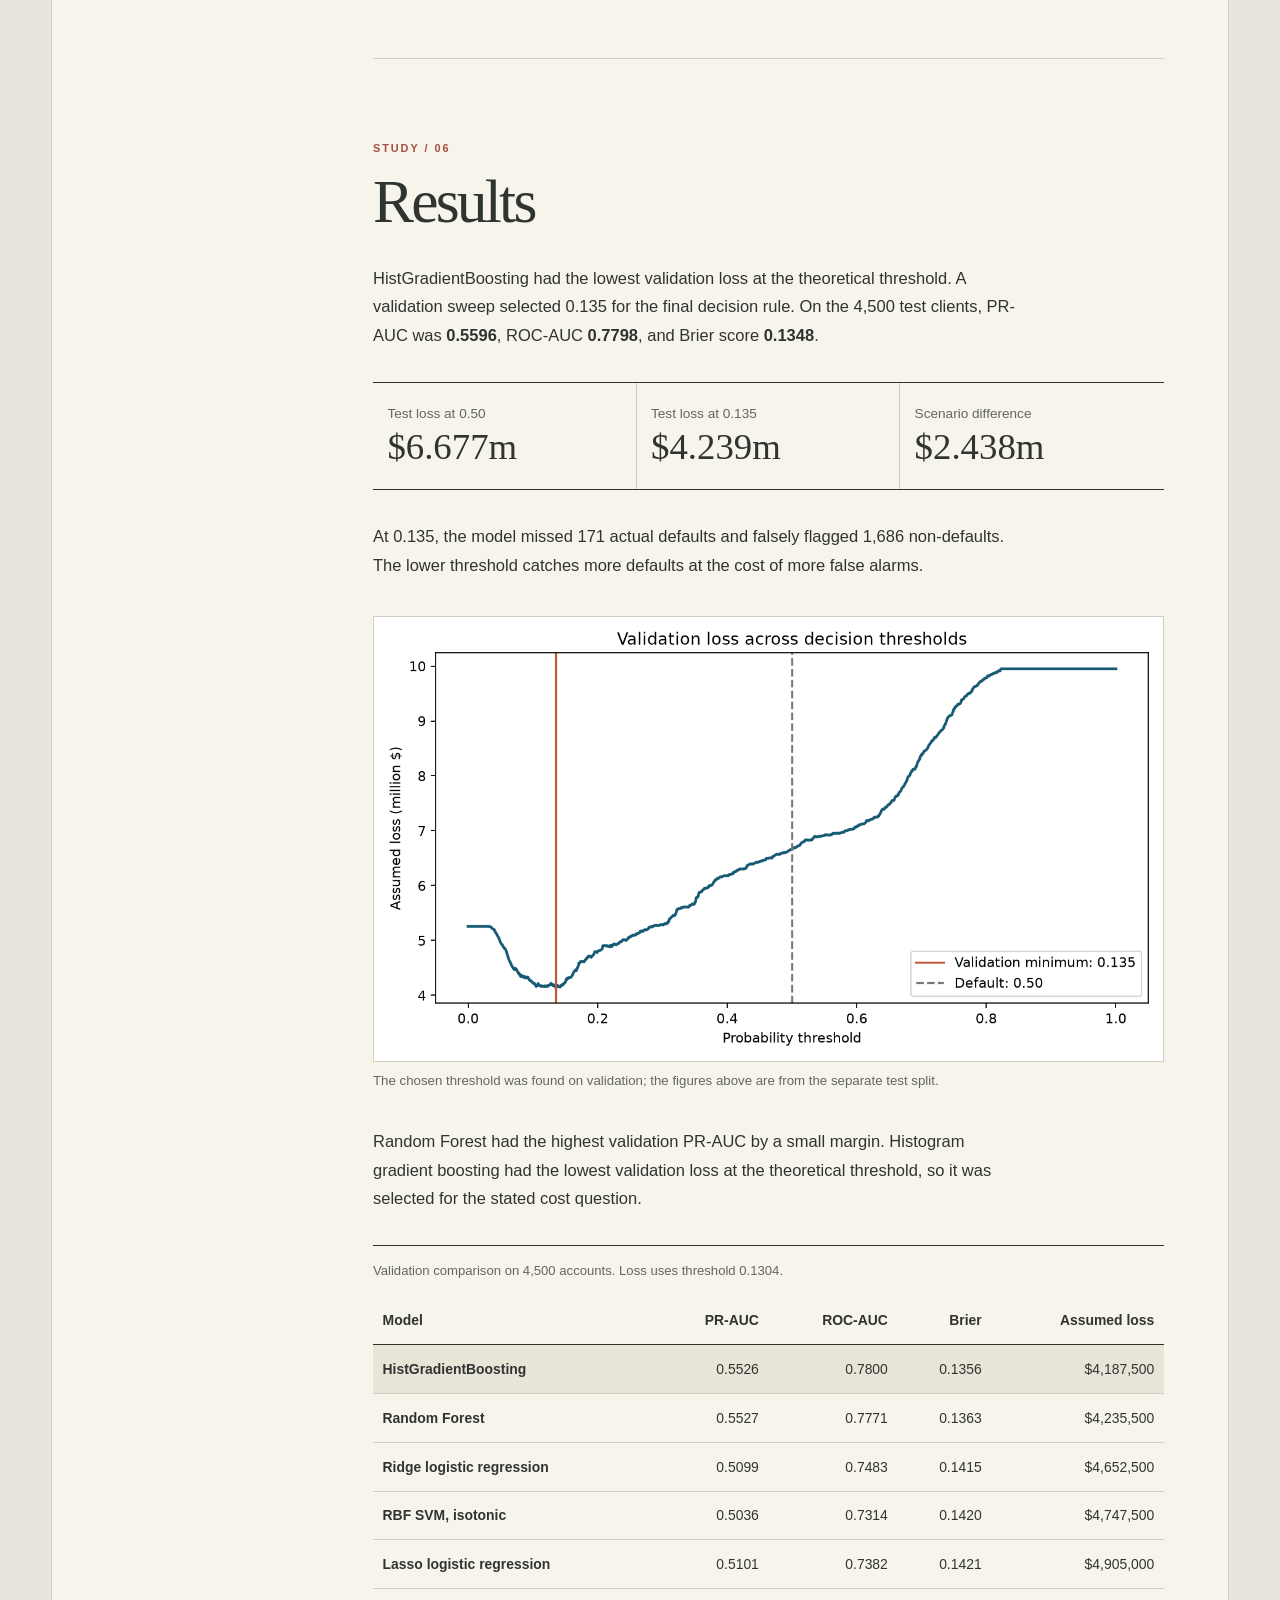
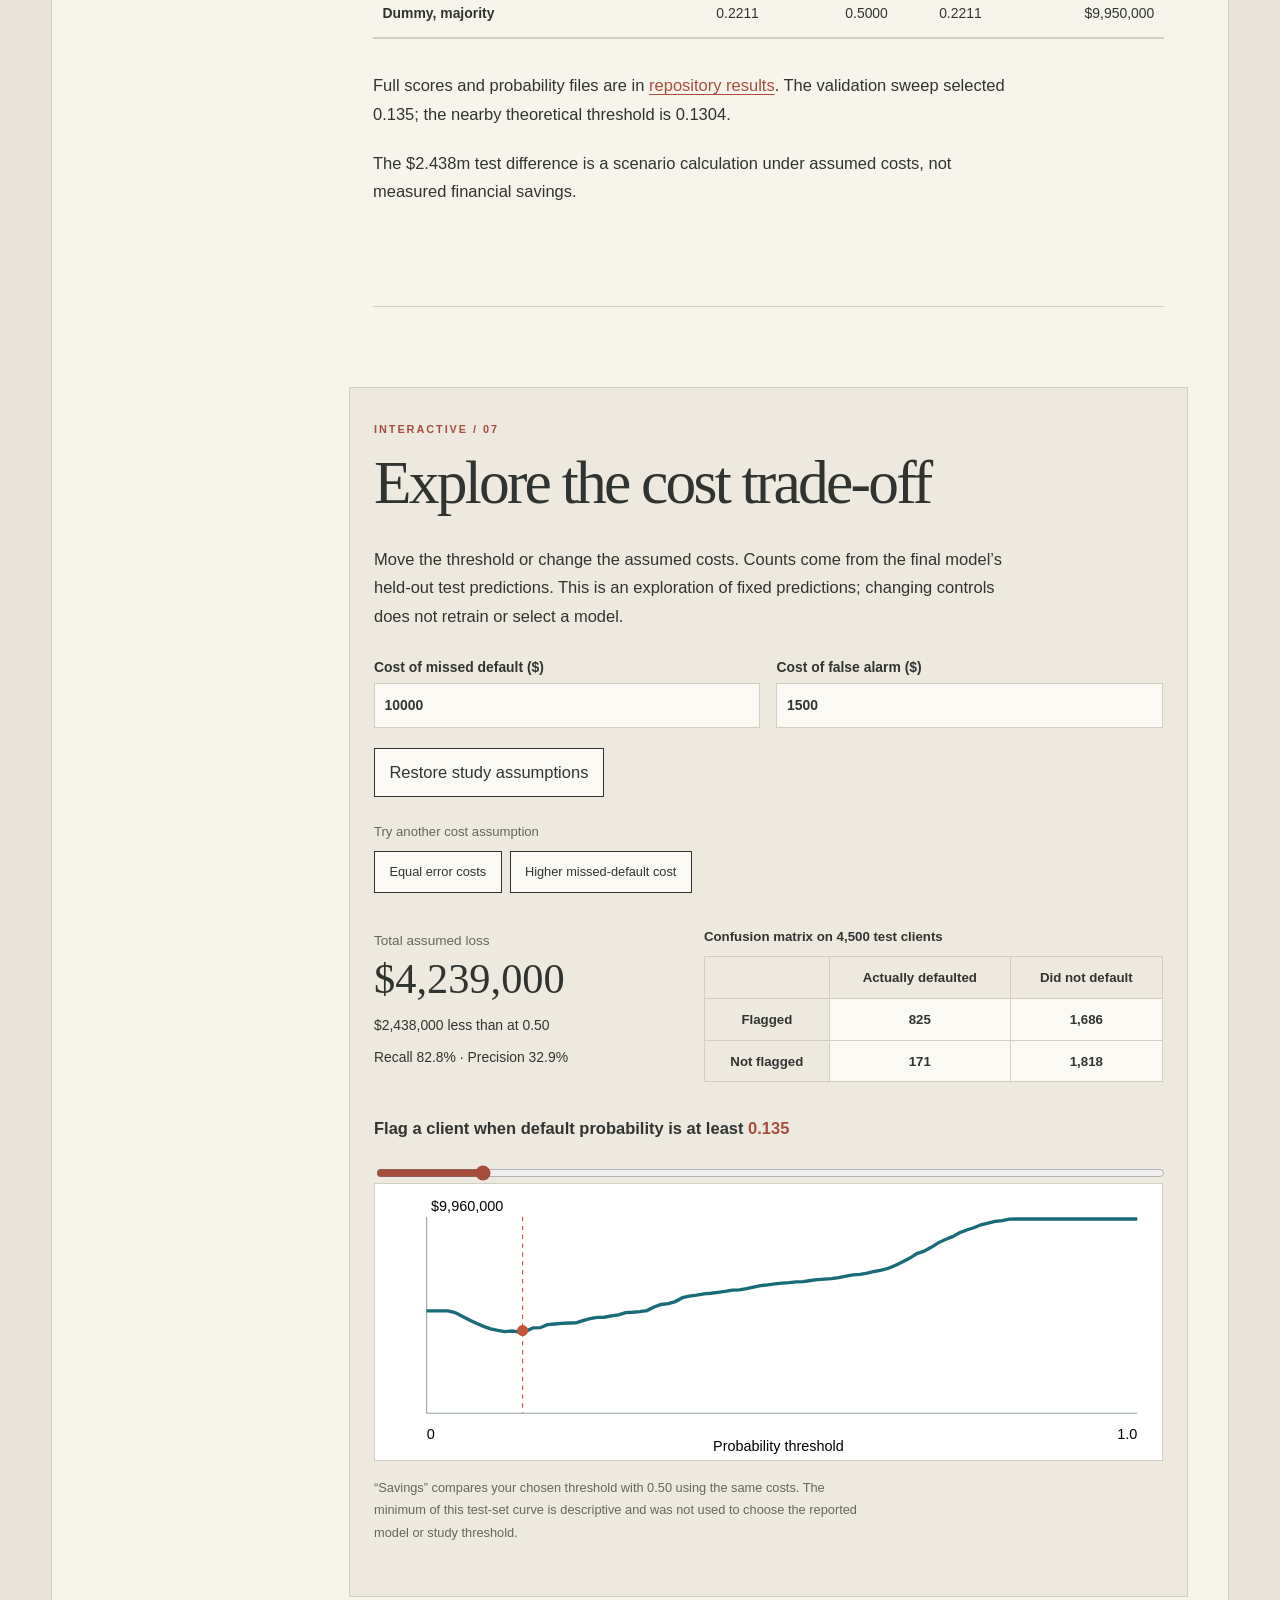
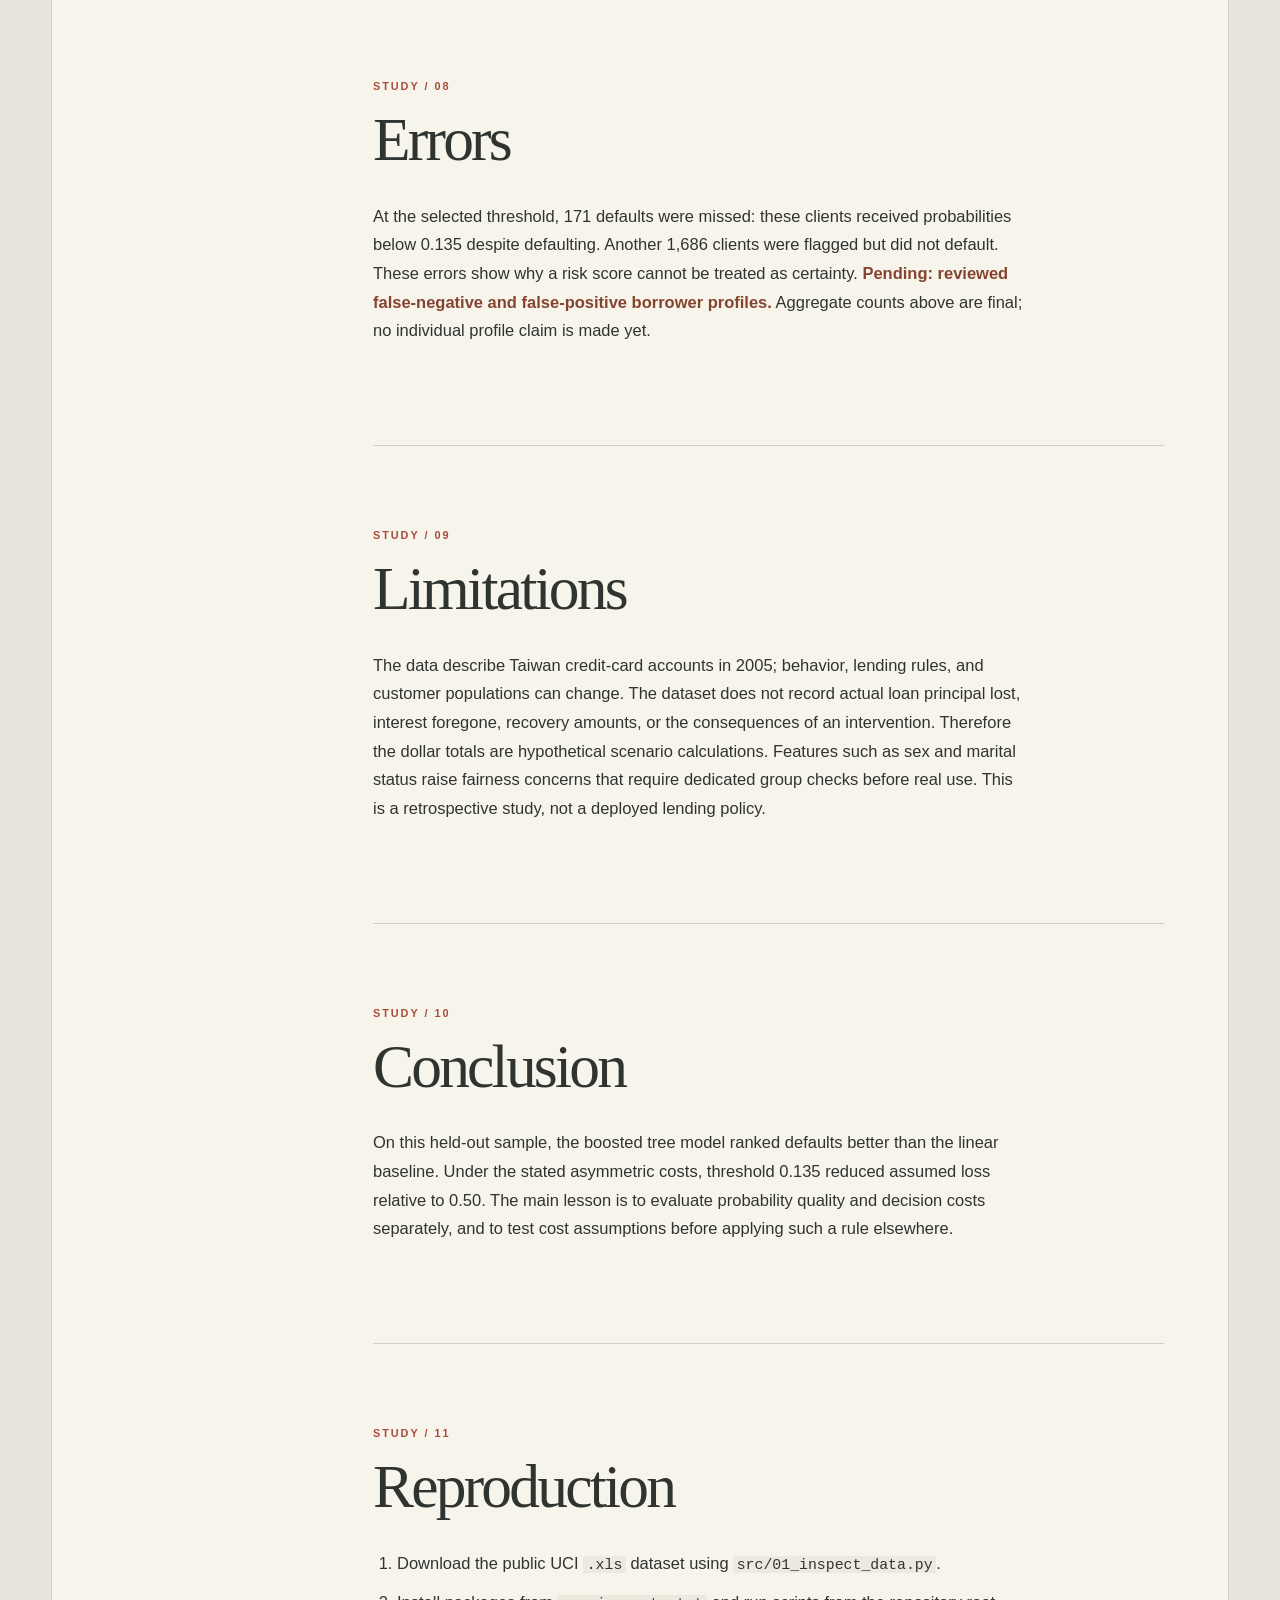
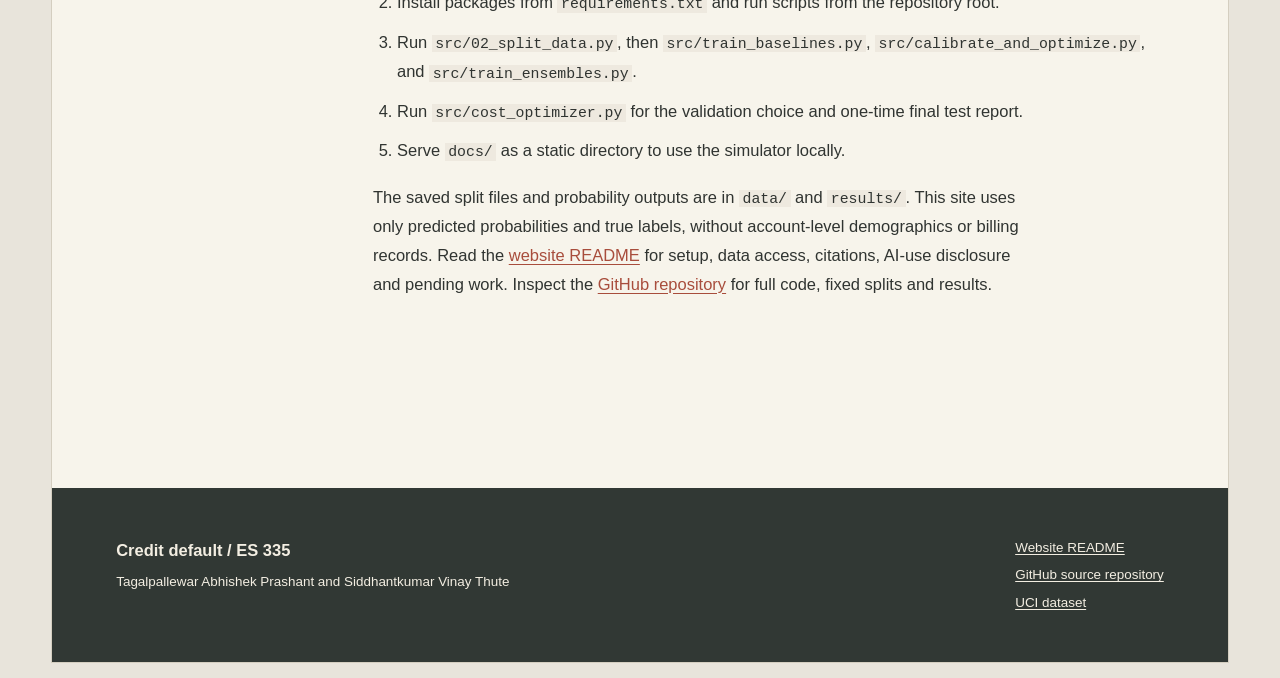
==== commit 0b491720: "Move threshold slider above cost graph" ====
--- a/docs/index.html
+++ b/docs/index.html
@@ -35,7 +35,7 @@
 </tbody></table></div>
 <p>Full scores and probability files are in <a href="https://github.com/TagalpallewarAbhishek/credit-default-prediction/tree/main/results">repository results</a>. The validation sweep selected 0.135; the nearby theoretical threshold is 0.1304.</p>
 <p>The $2.438m test difference is a scenario calculation under assumed costs, not measured financial savings.</p></section>
-      <section id="simulator" class="chapter simulator"><h2>Explore the cost trade-off</h2><p>Move the threshold or change the assumed costs. Counts come from the final model’s held-out test predictions. This is an exploration of fixed predictions; changing controls does not retrain or select a model.</p><div id="sim-status" role="status">Loading test predictions…</div><div class="controls"><label for="threshold">Flag a client when default probability is at least <output id="threshold-value">0.135</output></label><input id="threshold" type="range" min="0.01" max="0.99" step="0.001" value="0.135"><div class="cost-controls"><label>Cost of missed default ($)<input id="fn-cost" type="number" min="0" step="100" value="10000"></label><label>Cost of false alarm ($)<input id="fp-cost" type="number" min="0" step="100" value="1500"></label></div><button id="reset" type="button">Restore study assumptions</button></div><div class="presets" role="group" aria-label="Example cost scenarios"><span>Try another cost assumption</span><button type="button" data-fn-cost="1500" data-fp-cost="1500">Equal error costs</button><button type="button" data-fn-cost="20000" data-fp-cost="1500">Higher missed-default cost</button></div><div class="sim-results"><div class="sim-total"><span>Total assumed loss</span><strong id="total-loss">—</strong><p id="savings">—</p><p id="rates">—</p></div><div class="matrix-wrap"><table class="matrix"><caption>Confusion matrix on 4,500 test clients</caption><thead><tr><th></th><th>Actually defaulted</th><th>Did not default</th></tr></thead><tbody><tr><th>Flagged</th><td id="tp">—</td><td id="fp">—</td></tr><tr><th>Not flagged</th><td id="fn">—</td><td id="tn">—</td></tr></tbody></table></div></div><div class="chart-wrap"><svg id="cost-chart" viewBox="0 0 700 240" role="img" aria-label="Assumed loss across thresholds for the selected costs"></svg></div><p class="small-note">“Savings” compares your chosen threshold with 0.50 using the same costs. The minimum of this test-set curve is descriptive and was not used to choose the reported model or study threshold.</p></section>
+      <section id="simulator" class="chapter simulator"><h2>Explore the cost trade-off</h2><p>Move the threshold or change the assumed costs. Counts come from the final model’s held-out test predictions. This is an exploration of fixed predictions; changing controls does not retrain or select a model.</p><div id="sim-status" role="status">Loading test predictions…</div><div class="controls"><div class="cost-controls"><label>Cost of missed default ($)<input id="fn-cost" type="number" min="0" step="100" value="10000"></label><label>Cost of false alarm ($)<input id="fp-cost" type="number" min="0" step="100" value="1500"></label></div><button id="reset" type="button">Restore study assumptions</button></div><div class="presets" role="group" aria-label="Example cost scenarios"><span>Try another cost assumption</span><button type="button" data-fn-cost="1500" data-fp-cost="1500">Equal error costs</button><button type="button" data-fn-cost="20000" data-fp-cost="1500">Higher missed-default cost</button></div><div class="sim-results"><div class="sim-total"><span>Total assumed loss</span><strong id="total-loss">—</strong><p id="savings">—</p><p id="rates">—</p></div><div class="matrix-wrap"><table class="matrix"><caption>Confusion matrix on 4,500 test clients</caption><thead><tr><th></th><th>Actually defaulted</th><th>Did not default</th></tr></thead><tbody><tr><th>Flagged</th><td id="tp">—</td><td id="fp">—</td></tr><tr><th>Not flagged</th><td id="fn">—</td><td id="tn">—</td></tr></tbody></table></div></div><div class="controls threshold-control"><label for="threshold">Flag a client when default probability is at least <output id="threshold-value">0.135</output></label><input id="threshold" type="range" min="0.01" max="0.99" step="0.001" value="0.135"></div><div class="chart-wrap"><svg id="cost-chart" viewBox="0 0 700 240" role="img" aria-label="Assumed loss across thresholds for the selected costs"></svg></div><p class="small-note">“Savings” compares your chosen threshold with 0.50 using the same costs. The minimum of this test-set curve is descriptive and was not used to choose the reported model or study threshold.</p></section>
       <section id="errors" class="chapter"><h2>Errors</h2><p>At the selected threshold, 171 defaults were missed: these clients received probabilities below 0.135 despite defaulting. Another 1,686 clients were flagged but did not default. These errors show why a risk score cannot be treated as certainty. <span class="pending-inline">Pending: reviewed false-negative and false-positive borrower profiles.</span> Aggregate counts above are final; no individual profile claim is made yet.</p></section>
       <section id="limitations" class="chapter"><h2>Limitations</h2><p>The data describe Taiwan credit-card accounts in 2005; behavior, lending rules, and customer populations can change. The dataset does not record actual loan principal lost, interest foregone, recovery amounts, or the consequences of an intervention. Therefore the dollar totals are hypothetical scenario calculations. Features such as sex and marital status raise fairness concerns that require dedicated group checks before real use. This is a retrospective study, not a deployed lending policy.</p></section>
       <section id="conclusion" class="chapter"><h2>Conclusion</h2><p>On this held-out sample, the boosted tree model ranked defaults better than the linear baseline. Under the stated asymmetric costs, threshold 0.135 reduced assumed loss relative to 0.50. The main lesson is to evaluate probability quality and decision costs separately, and to test cost assumptions before applying such a rule elsewhere.</p></section>
